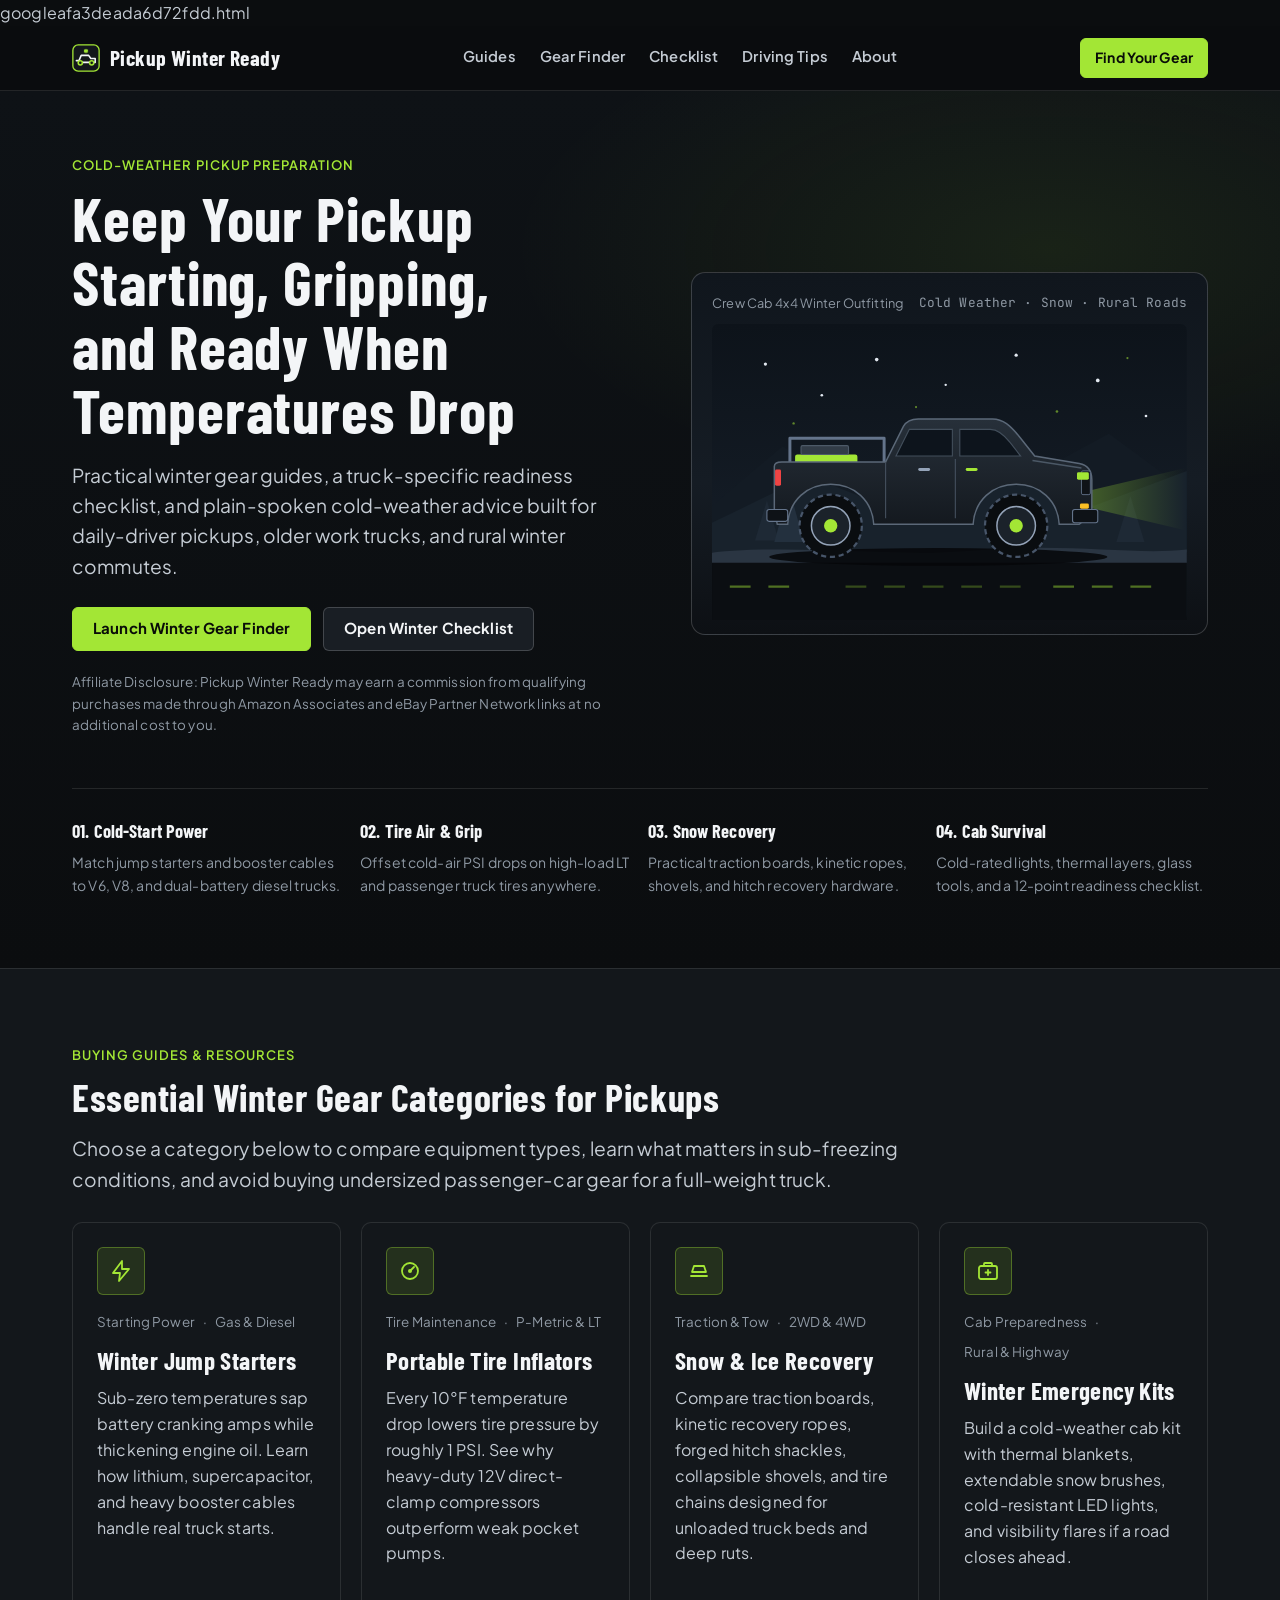
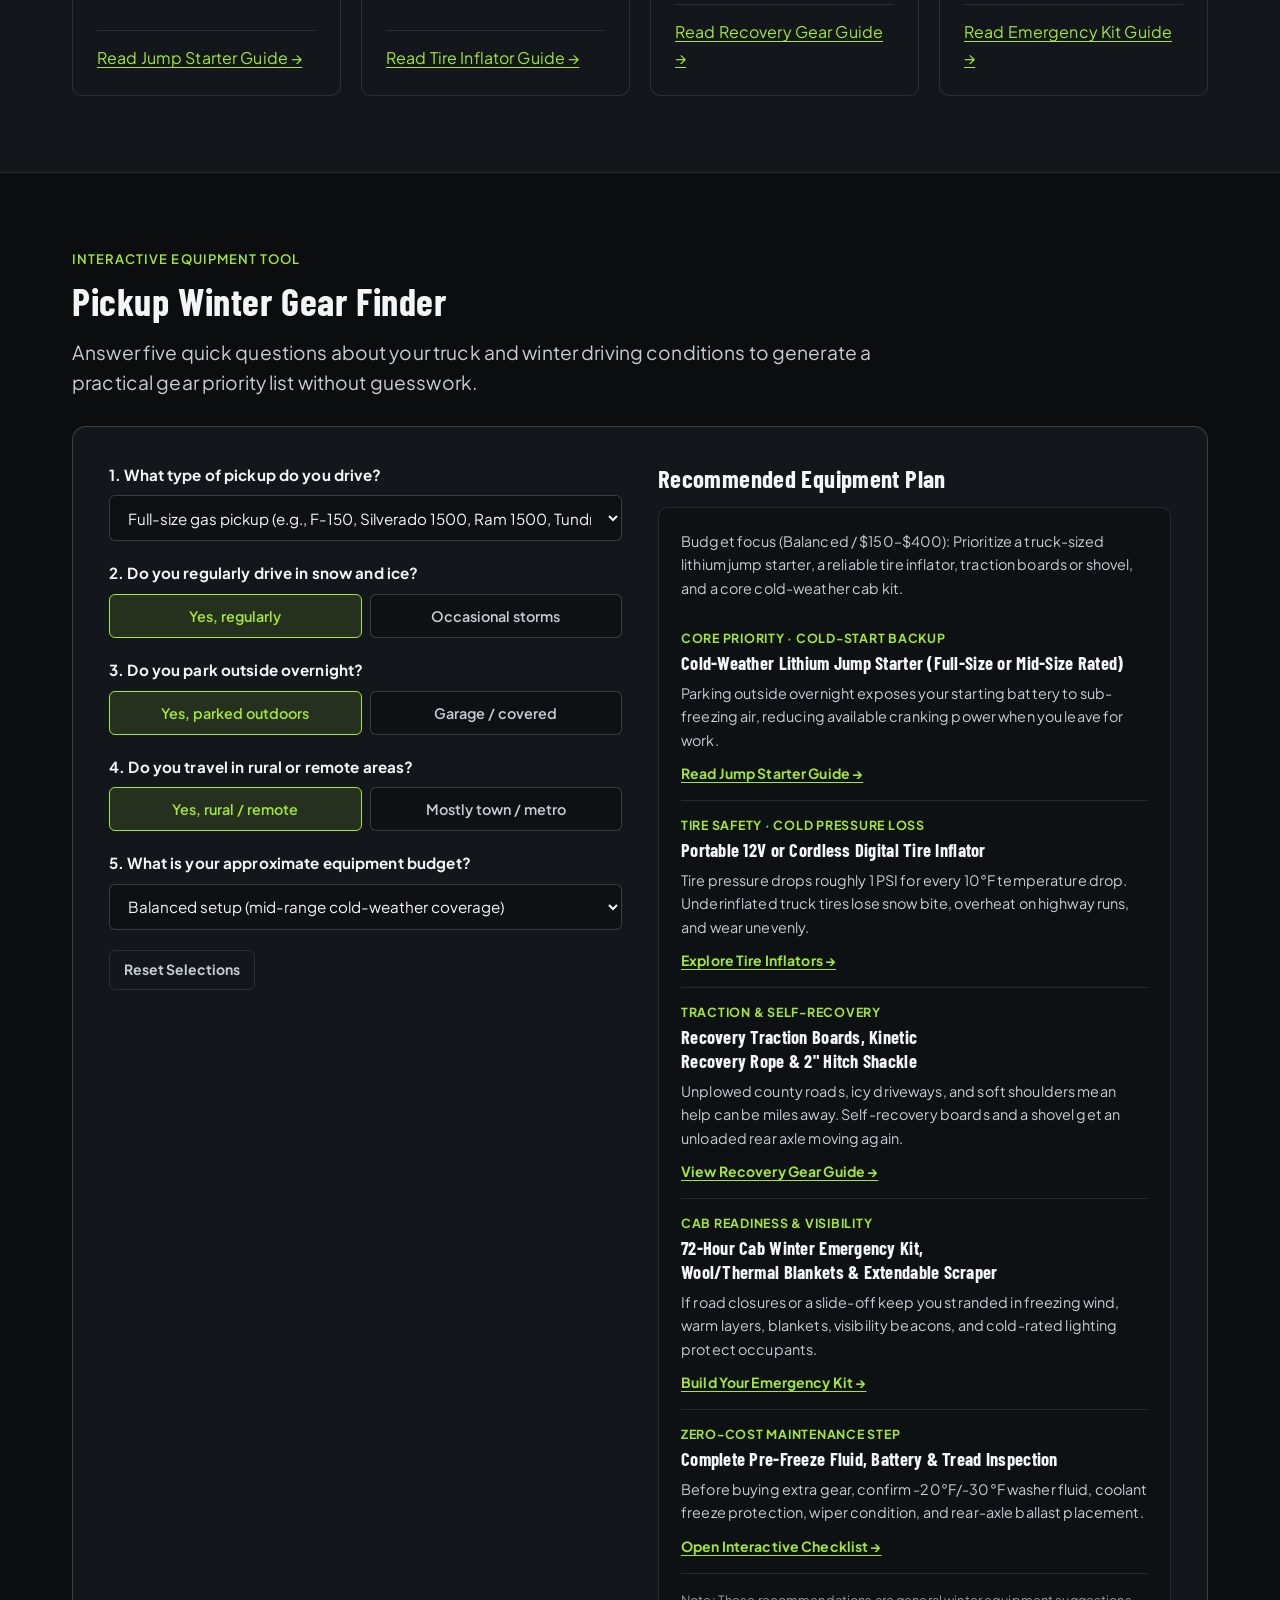
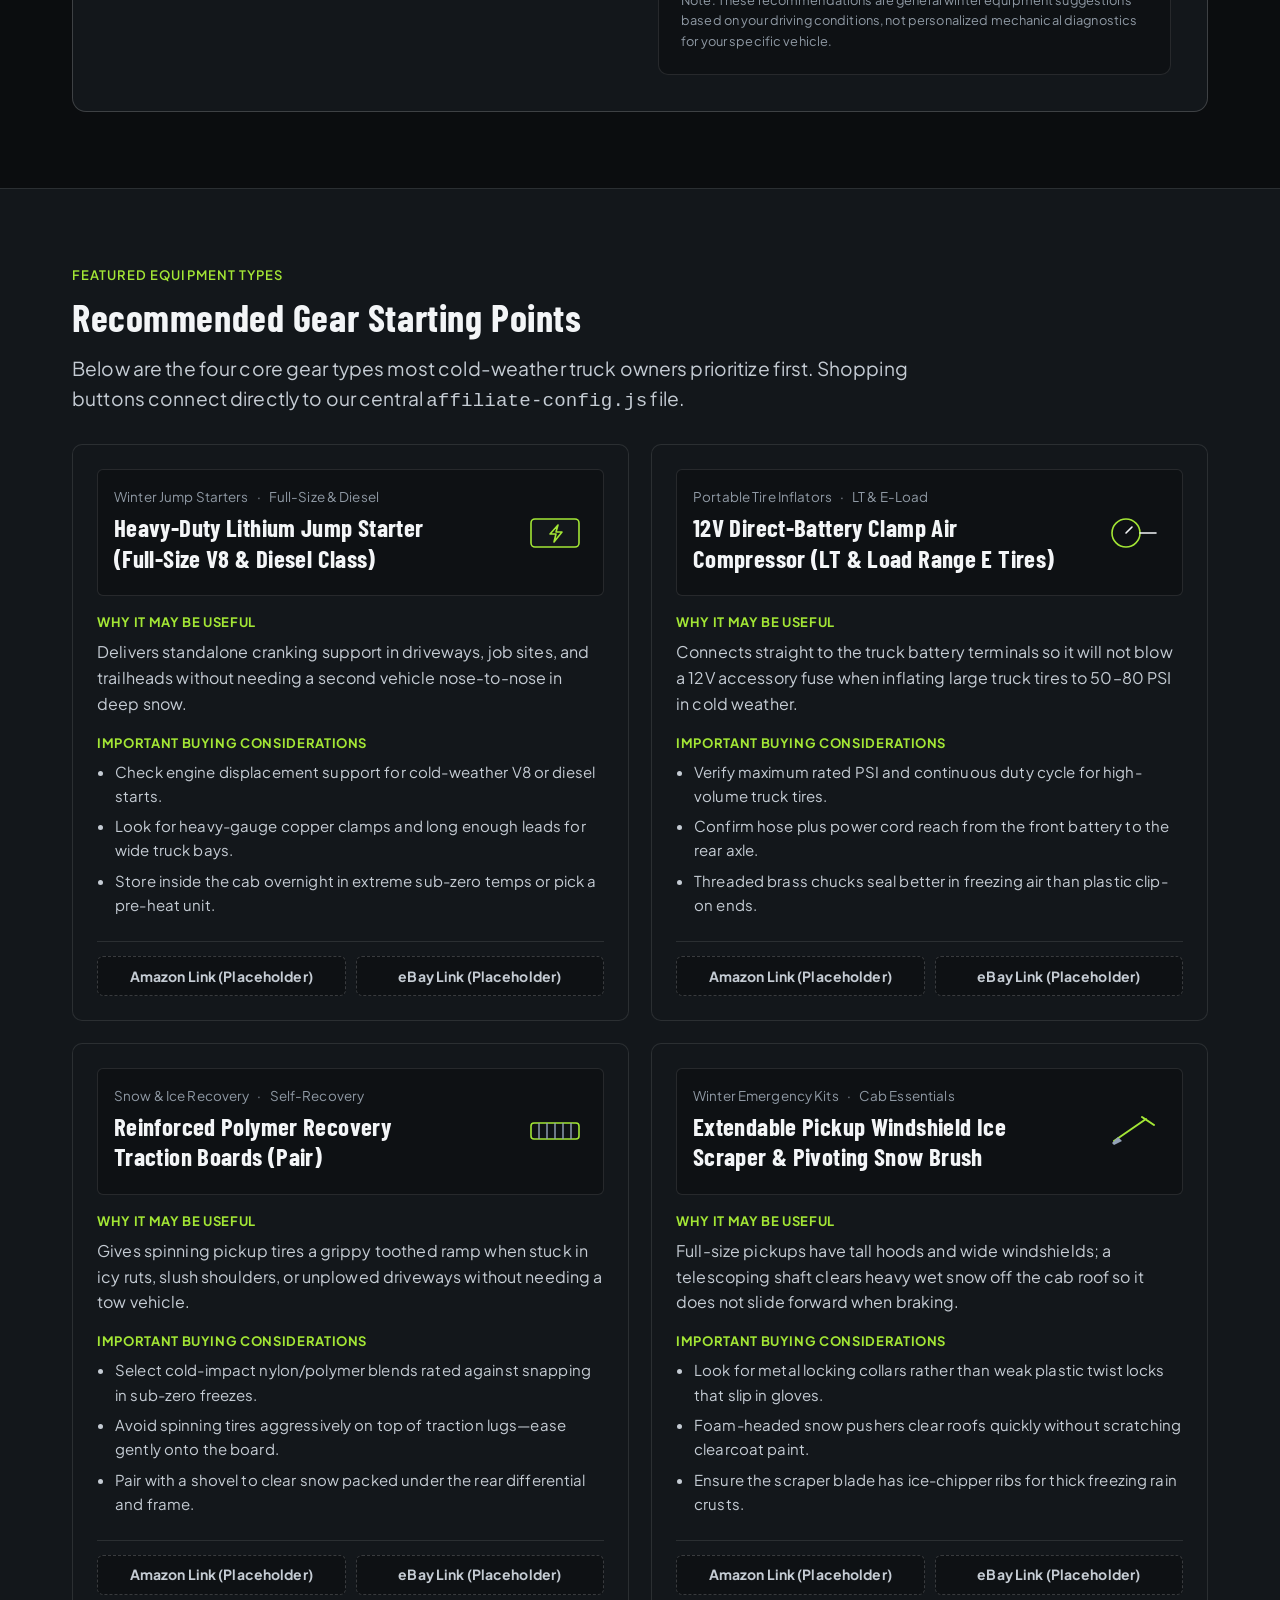
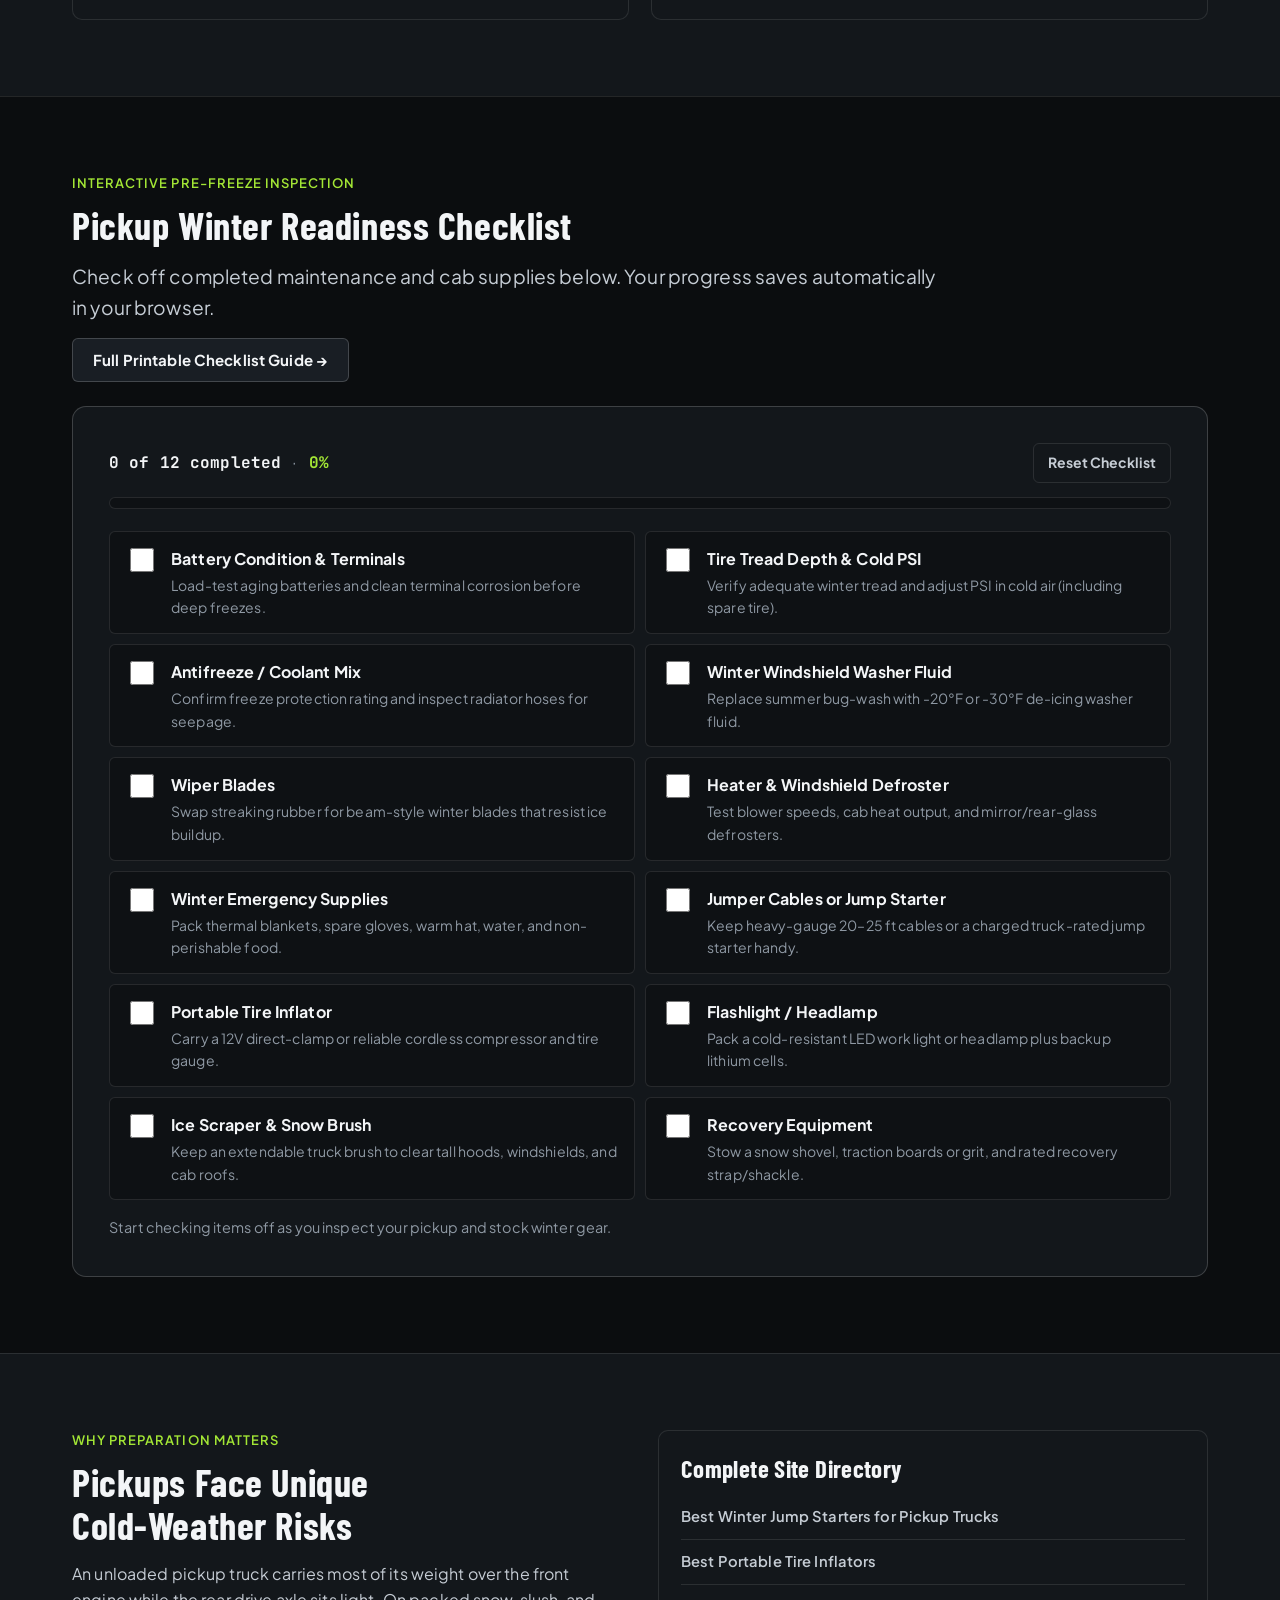
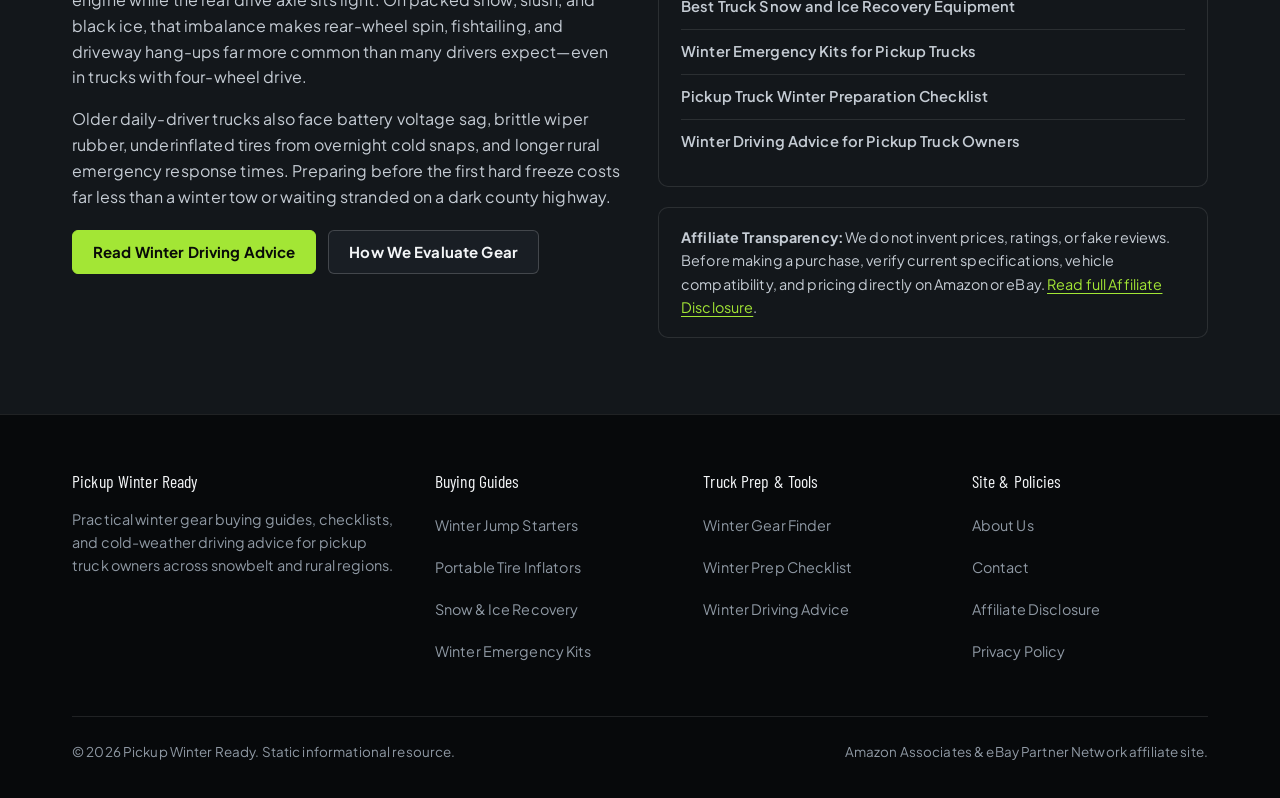
==== index.html @ d6ac31a7 "Fix head tag in index.html" ====
<!doctype html>
<html lang="en">
  googleafa3deada6d72fdd.html
    <meta charset="UTF-8" />
    <meta name="viewport" content="width=device-width, initial-scale=1.0" />
    <title>Pickup Winter Ready — Cold-Weather Gear &amp; Truck Prep Guides</title>
    <meta
      name="description"
      content="Practical winter preparation checklists, driving advice, and buying guides for pickup truck owners facing snow, ice, and freezing mornings."
    />
    <link rel="canonical" href="https://docii1809-tech.github.io/pickup-winter-ready/" />
    <meta property="og:type" content="website" />
    <meta property="og:site_name" content="Pickup Winter Ready" />
    <meta property="og:title" content="Pickup Winter Ready — Cold-Weather Gear &amp; Truck Prep Guides" />
    <meta
      property="og:description"
      content="Practical winter preparation checklists, driving advice, and buying guides for pickup truck owners facing snow, ice, and freezing mornings."
    />
    <meta property="og:url" content="https://docii1809-tech.github.io/pickup-winter-ready/" />
    <meta name="twitter:card" content="summary_large_image" />
    <meta name="twitter:title" content="Pickup Winter Ready — Cold-Weather Gear &amp; Truck Prep Guides" />
    <meta
      name="twitter:description"
      content="Practical winter preparation checklists, driving advice, and buying guides for pickup truck owners facing snow, ice, and freezing mornings."
    />
    <link rel="preconnect" href="https://fonts.googleapis.com" />
    <link rel="preconnect" href="https://fonts.gstatic.com" crossorigin />
    <link
      href="https://fonts.googleapis.com/css2?family=Barlow+Condensed:wght@600;700&family=JetBrains+Mono:wght@500;600&family=Plus+Jakarta+Sans:wght@400;600;700&display=swap"
      rel="stylesheet"
    />
    <link rel="stylesheet" href="styles.css" />
    <script type="application/ld+json">
      {
        "@context": "https://schema.org",
        "@type": "WebSite",
        "name": "Pickup Winter Ready",
        "url": "https://docii1809-tech.github.io/pickup-winter-ready/",
        "description": "Practical winter preparation guides, equipment checklists, and buying advice for pickup truck owners."
      }
    </script>
  </head>
  <body>
    <a class="skip-link" href="#main-content">Skip to main content</a>

    <header class="site-header">
      <div class="container header-inner">
        <a class="brand-wordmark" href="index.html">
          <svg
            class="brand-mark-svg"
            viewBox="0 0 32 32"
            fill="none"
            xmlns="http://www.w3.org/2000/svg"
            aria-hidden="true"
          >
            <rect x="1" y="1" width="30" height="30" rx="6" fill="#13171B" stroke="#A3E635" stroke-width="1.5" />
            <path d="M5 19H8L10.5 13H19L21.5 16.5H26.5V21H24.5" stroke="#F3F5F7" stroke-width="1.8" stroke-linecap="round" stroke-linejoin="round" />
            <path d="M11 21H20" stroke="#F3F5F7" stroke-width="1.8" stroke-linecap="round" />
            <circle cx="9.5" cy="21.5" r="2.4" fill="#13171B" stroke="#A3E635" stroke-width="1.8" />
            <circle cx="22.5" cy="21.5" r="2.4" fill="#13171B" stroke="#A3E635" stroke-width="1.8" />
            <path d="M16 6V10M14.2 7L17.8 9M17.8 7L14.2 9" stroke="#A3E635" stroke-width="1.4" stroke-linecap="round" />
          </svg>
          <span>Pickup Winter Ready</span>
        </a>

        <nav class="primary-nav" aria-label="Primary navigation">
          <a href="#equipment-categories">Guides</a>
          <a href="#gear-finder">Gear Finder</a>
          <a href="guides/winter-preparation-checklist.html">Checklist</a>
          <a href="guides/winter-driving-advice.html">Driving Tips</a>
          <a href="about.html">About</a>
        </nav>

        <div class="header-actions">
          <a class="btn btn-primary btn-sm header-cta" href="#gear-finder">Find Your Gear</a>
          <button
            type="button"
            id="mobile-menu-toggle"
            class="menu-toggle"
            aria-expanded="false"
            aria-controls="mobile-nav-drawer"
          >
            Menu
          </button>
        </div>
      </div>

      <div id="mobile-nav-drawer" class="mobile-nav-drawer" aria-label="Mobile navigation">
        <nav class="mobile-nav-links">
          <a href="index.html" aria-current="page">Home</a>
          <a href="guides/best-winter-jump-starters.html">Best Winter Jump Starters</a>
          <a href="guides/best-portable-tire-inflators.html">Best Portable Tire Inflators</a>
          <a href="guides/snow-ice-recovery-equipment.html">Snow &amp; Ice Recovery Gear</a>
          <a href="guides/winter-emergency-kits.html">Winter Emergency Kits</a>
          <a href="guides/winter-preparation-checklist.html">Winter Prep Checklist</a>
          <a href="guides/winter-driving-advice.html">Winter Driving Advice</a>
          <a href="about.html">About Us</a>
          <a href="contact.html">Contact</a>
        </nav>
        <a class="btn btn-primary btn-block" href="#gear-finder">Launch Winter Gear Finder</a>
      </div>
    </header>

    <main id="main-content">
      <!-- HERO SECTION -->
      <section class="hero">
        <div class="container">
          <div class="hero-grid">
            <div>
              <span class="kicker">Cold-Weather Pickup Preparation</span>
              <h1>Keep Your Pickup Starting, Gripping, and Ready When Temperatures Drop</h1>
              <p class="lead">
                Practical winter gear guides, a truck-specific readiness checklist, and plain-spoken
                cold-weather advice built for daily-driver pickups, older work trucks, and rural
                winter commutes.
              </p>
              <div class="hero-actions">
                <a class="btn btn-primary" href="#gear-finder">Launch Winter Gear Finder</a>
                <a class="btn btn-secondary" href="guides/winter-preparation-checklist.html">
                  Open Winter Checklist
                </a>
              </div>
              <p class="hero-disclosure" data-affiliate-disclosure>
                Affiliate Disclosure: Pickup Winter Ready may earn a commission from qualifying
                purchases made through Amazon Associates and eBay Partner Network links at no
                additional cost to you.
              </p>
            </div>

            <!-- Original SVG + CSS Pickup Truck Winter Visual -->
            <div class="truck-stage" role="img" aria-label="Original illustration of a four-wheel-drive pickup truck equipped for snow and freezing temperatures">
              <div class="truck-stage-top">
                <span>Crew Cab 4x4 Winter Outfitting</span>
                <span class="tabular">Cold Weather · Snow · Rural Roads</span>
              </div>
              <svg
                class="truck-scene-svg"
                viewBox="0 0 640 400"
                fill="none"
                xmlns="http://www.w3.org/2000/svg"
              >
                <defs>
                  <linearGradient id="skyGrad" x1="0" y1="0" x2="0" y2="1">
                    <stop offset="0%" stop-color="#0D131A" />
                    <stop offset="100%" stop-color="#17202B" />
                  </linearGradient>
                  <linearGradient id="beamGrad" x1="0" y1="0" x2="1" y2="0">
                    <stop offset="0%" stop-color="#A3E635" stop-opacity="0.34" />
                    <stop offset="100%" stop-color="#A3E635" stop-opacity="0" />
                  </linearGradient>
                  <linearGradient id="bodyGrad" x1="0" y1="0" x2="0" y2="1">
                    <stop offset="0%" stop-color="#27303A" />
                    <stop offset="100%" stop-color="#14191F" />
                  </linearGradient>
                </defs>

                <!-- Winter Sky & Mountain Ridges -->
                <rect width="640" height="400" rx="8" fill="url(#skyGrad)" />
                <path d="M0 245L95 165L190 218L300 132L420 210L535 148L640 225V330H0V245Z" fill="#131B24" />
                <path d="M0 268L130 205L245 250L385 182L515 245L640 198V330H0V268Z" fill="#18222C" />

                <!-- Snow Drifts & Road Surface -->
                <rect x="0" y="308" width="640" height="92" fill="#0B0E12" />
                <path d="M0 308C120 296 240 315 360 305C480 295 570 312 640 304V322H0V308Z" fill="#2A3542" />
                <line x1="24" y1="354" x2="124" y2="354" stroke="#A3E635" stroke-opacity="0.45" stroke-width="3" stroke-dasharray="28 24" />
                <line x1="180" y1="354" x2="420" y2="354" stroke="#A3E635" stroke-opacity="0.28" stroke-width="3" stroke-dasharray="28 24" />
                <line x1="460" y1="354" x2="616" y2="354" stroke="#A3E635" stroke-opacity="0.45" stroke-width="3" stroke-dasharray="28 24" />

                <!-- Stylized Pines -->
                <path d="M58 292L74 238L90 292H58Z" fill="#1E2935" />
                <path d="M84 294L104 222L124 294H84Z" fill="#23303E" />
                <path d="M545 294L564 232L583 294H545Z" fill="#1E2935" />

                <!-- Headlight Beam -->
                <polygon points="502,226 638,194 638,278 502,246" fill="url(#beamGrad)" />

                <!-- Ground Shadow -->
                <ellipse cx="305" cy="314" rx="228" ry="12" fill="#050709" fill-opacity="0.85" />

                <!-- Bed Cargo: Traction Boards & Recovery Case -->
                <rect x="112" y="176" width="84" height="12" rx="3" fill="#A3E635" />
                <rect x="120" y="164" width="64" height="12" rx="2" fill="#323C47" stroke="#4D5A68" stroke-width="1.5" />
                <!-- Bed Rack Bar -->
                <path d="M105 188V154H232V188" stroke="#64748B" stroke-width="4" stroke-linecap="round" stroke-linejoin="round" />

                <!-- Pickup Truck Chassis & Cab -->
                <path
                  d="M84 252V192C84 188 88 186 94 186H234L258 138C262 131 269 128 278 128H378C392 128 402 136 416 154L435 178L495 188C506 190 512 198 512 210V256L495 270H468C466 238 442 216 410 216C378 216 354 238 352 270H218C216 238 192 216 160 216C128 216 104 238 102 270H88L84 252Z"
                  fill="url(#bodyGrad)"
                  stroke="#5B6878"
                  stroke-width="2"
                />

                <!-- Cab Windows -->
                <path d="M266 142H324V178H248L266 142Z" fill="#0D141C" stroke="#424E5B" stroke-width="1.5" />
                <path d="M334 142H375C384 142 392 147 402 160L416 178H334V142Z" fill="#0D141C" stroke="#424E5B" stroke-width="1.5" />

                <!-- Hood & Grille Details -->
                <line x1="432" y1="184" x2="498" y2="194" stroke="#4B5866" stroke-width="2" />
                <rect x="498" y="198" width="12" height="32" rx="2" fill="#0F1318" stroke="#64748B" stroke-width="1.2" />
                <!-- LED Headlight & Bumper Fog Lamp -->
                <rect x="492" y="200" width="16" height="10" rx="2" fill="#A3E635" />
                <rect x="496" y="242" width="12" height="7" rx="2" fill="#FBBF24" />
                <!-- Taillight -->
                <rect x="85" y="196" width="8" height="22" rx="2" fill="#EF4444" />
                <!-- Rocker Panel & Door Seam -->
                <line x1="328" y1="182" x2="328" y2="262" stroke="#44505E" stroke-width="1.5" />
                <line x1="234" y1="186" x2="234" y2="262" stroke="#44505E" stroke-width="1.5" />
                <rect x="342" y="194" width="16" height="4" rx="2" fill="#A3E635" />
                <rect x="278" y="194" width="16" height="4" rx="2" fill="#94A3B8" />
                <!-- Heavy Front & Rear Bumpers -->
                <rect x="74" y="250" width="28" height="16" rx="3" fill="#0E1217" stroke="#64748B" stroke-width="1.5" />
                <rect x="486" y="250" width="34" height="18" rx="3" fill="#0E1217" stroke="#64748B" stroke-width="1.5" />

                <!-- Rear All-Terrain Wheel -->
                <circle cx="160" cy="272" r="42" fill="#0A0D10" stroke="#475569" stroke-width="3" stroke-dasharray="7 5" />
                <circle cx="160" cy="272" r="26" fill="#1B222A" stroke="#94A3B8" stroke-width="2" />
                <circle cx="160" cy="272" r="9" fill="#A3E635" />

                <!-- Front All-Terrain Wheel -->
                <circle cx="410" cy="272" r="42" fill="#0A0D10" stroke="#475569" stroke-width="3" stroke-dasharray="7 5" />
                <circle cx="410" cy="272" r="26" fill="#1B222A" stroke="#94A3B8" stroke-width="2" />
                <circle cx="410" cy="272" r="9" fill="#A3E635" />

                <!-- Falling Frost / Snow Particles -->
                <g class="snow-drift-anim" fill="#E2E8F0">
                  <circle cx="72" cy="54" r="2.2" />
                  <circle cx="148" cy="96" r="1.8" />
                  <circle cx="222" cy="48" r="2.4" />
                  <circle cx="315" cy="82" r="1.6" />
                  <circle cx="410" cy="42" r="2.2" />
                  <circle cx="520" cy="76" r="2.5" />
                  <circle cx="585" cy="124" r="1.8" />
                </g>
                <g class="snow-drift-anim-slow" fill="#A3E635" fill-opacity="0.55">
                  <circle cx="110" cy="134" r="1.6" />
                  <circle cx="275" cy="112" r="1.5" />
                  <circle cx="465" cy="118" r="1.8" />
                  <circle cx="560" cy="46" r="1.5" />
                </g>
              </svg>
            </div>
          </div>

          <!-- 4-Column Quick Value Strip -->
          <div class="quick-strip">
            <div class="quick-metric">
              <span class="quick-metric-title">01. Cold-Start Power</span>
              <p class="quick-metric-desc">
                Match jump starters and booster cables to V6, V8, and dual-battery diesel trucks.
              </p>
            </div>
            <div class="quick-metric">
              <span class="quick-metric-title">02. Tire Air &amp; Grip</span>
              <p class="quick-metric-desc">
                Offset cold-air PSI drops on high-load LT and passenger truck tires anywhere.
              </p>
            </div>
            <div class="quick-metric">
              <span class="quick-metric-title">03. Snow Recovery</span>
              <p class="quick-metric-desc">
                Practical traction boards, kinetic ropes, shovels, and hitch recovery hardware.
              </p>
            </div>
            <div class="quick-metric">
              <span class="quick-metric-title">04. Cab Survival</span>
              <p class="quick-metric-desc">
                Cold-rated lights, thermal layers, glass tools, and a 12-point readiness checklist.
              </p>
            </div>
          </div>
        </div>
      </section>

      <!-- FEATURED WINTER EQUIPMENT CATEGORIES -->
      <section id="equipment-categories" class="section section-surface">
        <div class="container">
          <span class="kicker">Buying Guides &amp; Resources</span>
          <h2>Essential Winter Gear Categories for Pickups</h2>
          <p class="lead">
            Choose a category below to compare equipment types, learn what matters in sub-freezing
            conditions, and avoid buying undersized passenger-car gear for a full-weight truck.
          </p>

          <div class="grid-4" style="margin-top: 28px;">
            <article class="card">
              <div>
                <div class="card-icon-wrap" aria-hidden="true">
                  <svg width="24" height="24" viewBox="0 0 24 24" fill="none">
                    <path d="M13 2L4 14H11L10 22L20 10H13L13 2Z" stroke="currentColor" stroke-width="1.8" stroke-linejoin="round" />
                  </svg>
                </div>
                <div class="meta-line">
                  <span>Starting Power</span>
                  <span aria-hidden="true">&middot;</span>
                  <span>Gas &amp; Diesel</span>
                </div>
                <h3>Winter Jump Starters</h3>
                <p>
                  Sub-zero temperatures sap battery cranking amps while thickening engine oil. Learn
                  how lithium, supercapacitor, and heavy booster cables handle real truck starts.
                </p>
              </div>
              <div class="card-link-row">
                <a href="guides/best-winter-jump-starters.html">Read Jump Starter Guide &rarr;</a>
              </div>
            </article>

            <article class="card">
              <div>
                <div class="card-icon-wrap" aria-hidden="true">
                  <svg width="24" height="24" viewBox="0 0 24 24" fill="none">
                    <circle cx="12" cy="12" r="8" stroke="currentColor" stroke-width="1.8" />
                    <path d="M12 12L16 8" stroke="currentColor" stroke-width="1.8" stroke-linecap="round" />
                    <circle cx="12" cy="12" r="2" fill="currentColor" />
                  </svg>
                </div>
                <div class="meta-line">
                  <span>Tire Maintenance</span>
                  <span aria-hidden="true">&middot;</span>
                  <span>P-Metric &amp; LT</span>
                </div>
                <h3>Portable Tire Inflators</h3>
                <p>
                  Every 10&deg;F temperature drop lowers tire pressure by roughly 1 PSI. See why
                  heavy-duty 12V direct-clamp compressors outperform weak pocket pumps.
                </p>
              </div>
              <div class="card-link-row">
                <a href="guides/best-portable-tire-inflators.html">Read Tire Inflator Guide &rarr;</a>
              </div>
            </article>

            <article class="card">
              <div>
                <div class="card-icon-wrap" aria-hidden="true">
                  <svg width="24" height="24" viewBox="0 0 24 24" fill="none">
                    <path d="M4 17H20M6 13H18M5 13L7 7H17L19 13" stroke="currentColor" stroke-width="1.8" stroke-linecap="round" stroke-linejoin="round" />
                  </svg>
                </div>
                <div class="meta-line">
                  <span>Traction &amp; Tow</span>
                  <span aria-hidden="true">&middot;</span>
                  <span>2WD &amp; 4WD</span>
                </div>
                <h3>Snow &amp; Ice Recovery</h3>
                <p>
                  Compare traction boards, kinetic recovery ropes, forged hitch shackles, collapsible
                  shovels, and tire chains designed for unloaded truck beds and deep ruts.
                </p>
              </div>
              <div class="card-link-row">
                <a href="guides/snow-ice-recovery-equipment.html">Read Recovery Gear Guide &rarr;</a>
              </div>
            </article>

            <article class="card">
              <div>
                <div class="card-icon-wrap" aria-hidden="true">
                  <svg width="24" height="24" viewBox="0 0 24 24" fill="none">
                    <rect x="3" y="7" width="18" height="13" rx="2" stroke="currentColor" stroke-width="1.8" />
                    <path d="M8 7V5C8 4.4 8.4 4 9 4H15C15.6 4 16 4.4 16 5V7M12 11V16M9.5 13.5H14.5" stroke="currentColor" stroke-width="1.8" stroke-linecap="round" />
                  </svg>
                </div>
                <div class="meta-line">
                  <span>Cab Preparedness</span>
                  <span aria-hidden="true">&middot;</span>
                  <span>Rural &amp; Highway</span>
                </div>
                <h3>Winter Emergency Kits</h3>
                <p>
                  Build a cold-weather cab kit with thermal blankets, extendable snow brushes,
                  cold-resistant LED lights, and visibility flares if a road closes ahead.
                </p>
              </div>
              <div class="card-link-row">
                <a href="guides/winter-emergency-kits.html">Read Emergency Kit Guide &rarr;</a>
              </div>
            </article>
          </div>
        </div>
      </section>

      <!-- INTERACTIVE PICKUP WINTER GEAR FINDER -->
      <section id="gear-finder" class="section">
        <div class="container">
          <span class="kicker">Interactive Equipment Tool</span>
          <h2>Pickup Winter Gear Finder</h2>
          <p class="lead">
            Answer five quick questions about your truck and winter driving conditions to generate a
            practical gear priority list without guesswork.
          </p>

          <div id="winter-gear-finder" class="tool-panel" data-guide-prefix="guides/" style="margin-top: 28px;">
            <div class="finder-grid">
              <div>
                <div class="form-group">
                  <label class="form-label" for="finder-truck-type">
                    1. What type of pickup do you drive?
                  </label>
                  <select id="finder-truck-type" class="form-select">
                    <option value="full-size-gas">Full-size gas pickup (e.g., F-150, Silverado 1500, Ram 1500, Tundra)</option>
                    <option value="mid-size">Mid-size pickup (e.g., Tacoma, Ranger, Colorado, Frontier)</option>
                    <option value="heavy-duty-diesel">Heavy-duty or diesel pickup (2500/3500, dual-battery)</option>
                    <option value="older-daily-driver">Older daily-driver pickup (10+ years, high mileage)</option>
                  </select>
                </div>

                <div class="form-group">
                  <span class="form-label">2. Do you regularly drive in snow and ice?</span>
                  <div class="segmented-row">
                    <button
                      type="button"
                      class="segmented-btn"
                      data-finder-field="snowIce"
                      data-finder-value="yes"
                      aria-pressed="true"
                    >
                      Yes, regularly
                    </button>
                    <button
                      type="button"
                      class="segmented-btn"
                      data-finder-field="snowIce"
                      data-finder-value="no"
                      aria-pressed="false"
                    >
                      Occasional storms
                    </button>
                  </div>
                </div>

                <div class="form-group">
                  <span class="form-label">3. Do you park outside overnight?</span>
                  <div class="segmented-row">
                    <button
                      type="button"
                      class="segmented-btn"
                      data-finder-field="parkOutside"
                      data-finder-value="yes"
                      aria-pressed="true"
                    >
                      Yes, parked outdoors
                    </button>
                    <button
                      type="button"
                      class="segmented-btn"
                      data-finder-field="parkOutside"
                      data-finder-value="no"
                      aria-pressed="false"
                    >
                      Garage / covered
                    </button>
                  </div>
                </div>

                <div class="form-group">
                  <span class="form-label">4. Do you travel in rural or remote areas?</span>
                  <div class="segmented-row">
                    <button
                      type="button"
                      class="segmented-btn"
                      data-finder-field="ruralTravel"
                      data-finder-value="yes"
                      aria-pressed="true"
                    >
                      Yes, rural / remote
                    </button>
                    <button
                      type="button"
                      class="segmented-btn"
                      data-finder-field="ruralTravel"
                      data-finder-value="no"
                      aria-pressed="false"
                    >
                      Mostly town / metro
                    </button>
                  </div>
                </div>

                <div class="form-group">
                  <label class="form-label" for="finder-budget">
                    5. What is your approximate equipment budget?
                  </label>
                  <select id="finder-budget" class="form-select">
                    <option value="essential">Essential starter kit (focus on core priorities first)</option>
                    <option value="moderate" selected>Balanced setup (mid-range cold-weather coverage)</option>
                    <option value="complete">Complete outfitting (full recovery + power + cab kit)</option>
                  </select>
                </div>

                <button type="button" id="finder-reset" class="btn btn-ghost btn-sm">
                  Reset Selections
                </button>
              </div>

              <div>
                <h3 style="margin-bottom: 14px;">Recommended Equipment Plan</h3>
                <div id="finder-results" class="results-box" aria-live="polite">
                  Loading recommendations...
                </div>
              </div>
            </div>
          </div>
        </div>
      </section>

      <!-- RECOMMENDED WINTER GEAR HIGHLIGHTS -->
      <section class="section section-surface">
        <div class="container">
          <span class="kicker">Featured Equipment Types</span>
          <h2>Recommended Gear Starting Points</h2>
          <p class="lead">
            Below are the four core gear types most cold-weather truck owners prioritize first.
            Shopping buttons connect directly to our central <code>affiliate-config.js</code> file.
          </p>

          <div class="product-grid" style="margin-top: 28px;">
            <!-- Product 1 -->
            <article class="product-card">
              <div>
                <div class="product-card-visual">
                  <div>
                    <div class="meta-line" style="margin-bottom: 4px;">
                      <span>Winter Jump Starters</span>
                      <span aria-hidden="true">&middot;</span>
                      <span>Full-Size &amp; Diesel</span>
                    </div>
                    <h3>Heavy-Duty Lithium Jump Starter (Full-Size V8 &amp; Diesel Class)</h3>
                  </div>
                  <svg class="product-card-svg" viewBox="0 0 64 48" fill="none" aria-hidden="true">
                    <rect x="8" y="10" width="48" height="28" rx="4" fill="#13171B" stroke="#A3E635" stroke-width="1.6" />
                    <path d="M35 16L27 25H33L31 33L39 23H33L35 16Z" stroke="#A3E635" stroke-width="1.6" stroke-linejoin="round" />
                  </svg>
                </div>
                <div style="margin-top: 16px;">
                  <span class="product-block-label">Why It May Be Useful</span>
                  <p>
                    Delivers standalone cranking support in driveways, job sites, and trailheads
                    without needing a second vehicle nose-to-nose in deep snow.
                  </p>
                  <span class="product-block-label">Important Buying Considerations</span>
                  <ul class="product-details-list">
                    <li>Check engine displacement support for cold-weather V8 or diesel starts.</li>
                    <li>Look for heavy-gauge copper clamps and long enough leads for wide truck bays.</li>
                    <li>Store inside the cab overnight in extreme sub-zero temps or pick a pre-heat unit.</li>
                  </ul>
                </div>
              </div>
              <div class="affiliate-actions">
                <a class="btn btn-sm" data-product-id="jump-starter-hd-lithium" data-retailer="amazon" href="#affiliate-placeholder">Amazon Link</a>
                <a class="btn btn-sm" data-product-id="jump-starter-hd-lithium" data-retailer="ebay" href="#affiliate-placeholder">eBay Link</a>
              </div>
            </article>

            <!-- Product 2 -->
            <article class="product-card">
              <div>
                <div class="product-card-visual">
                  <div>
                    <div class="meta-line" style="margin-bottom: 4px;">
                      <span>Portable Tire Inflators</span>
                      <span aria-hidden="true">&middot;</span>
                      <span>LT &amp; E-Load</span>
                    </div>
                    <h3>12V Direct-Battery Clamp Air Compressor (LT &amp; Load Range E Tires)</h3>
                  </div>
                  <svg class="product-card-svg" viewBox="0 0 64 48" fill="none" aria-hidden="true">
                    <circle cx="24" cy="24" r="14" stroke="#A3E635" stroke-width="1.6" />
                    <path d="M24 24L30 18M38 24H54" stroke="#F3F5F7" stroke-width="1.6" stroke-linecap="round" />
                  </svg>
                </div>
                <div style="margin-top: 16px;">
                  <span class="product-block-label">Why It May Be Useful</span>
                  <p>
                    Connects straight to the truck battery terminals so it will not blow a 12V
                    accessory fuse when inflating large truck tires to 50–80 PSI in cold weather.
                  </p>
                  <span class="product-block-label">Important Buying Considerations</span>
                  <ul class="product-details-list">
                    <li>Verify maximum rated PSI and continuous duty cycle for high-volume truck tires.</li>
                    <li>Confirm hose plus power cord reach from the front battery to the rear axle.</li>
                    <li>Threaded brass chucks seal better in freezing air than plastic clip-on ends.</li>
                  </ul>
                </div>
              </div>
              <div class="affiliate-actions">
                <a class="btn btn-sm" data-product-id="inflator-12v-clamp" data-retailer="amazon" href="#affiliate-placeholder">Amazon Link</a>
                <a class="btn btn-sm" data-product-id="inflator-12v-clamp" data-retailer="ebay" href="#affiliate-placeholder">eBay Link</a>
              </div>
            </article>

            <!-- Product 3 -->
            <article class="product-card">
              <div>
                <div class="product-card-visual">
                  <div>
                    <div class="meta-line" style="margin-bottom: 4px;">
                      <span>Snow &amp; Ice Recovery</span>
                      <span aria-hidden="true">&middot;</span>
                      <span>Self-Recovery</span>
                    </div>
                    <h3>Reinforced Polymer Recovery Traction Boards (Pair)</h3>
                  </div>
                  <svg class="product-card-svg" viewBox="0 0 64 48" fill="none" aria-hidden="true">
                    <rect x="8" y="16" width="48" height="16" rx="3" stroke="#A3E635" stroke-width="1.6" />
                    <path d="M16 16V32M24 16V32M32 16V32M40 16V32M48 16V32" stroke="#94A3B8" stroke-width="1.4" />
                  </svg>
                </div>
                <div style="margin-top: 16px;">
                  <span class="product-block-label">Why It May Be Useful</span>
                  <p>
                    Gives spinning pickup tires a grippy toothed ramp when stuck in icy ruts, slush
                    shoulders, or unplowed driveways without needing a tow vehicle.
                  </p>
                  <span class="product-block-label">Important Buying Considerations</span>
                  <ul class="product-details-list">
                    <li>Select cold-impact nylon/polymer blends rated against snapping in sub-zero freezes.</li>
                    <li>Avoid spinning tires aggressively on top of traction lugs—ease gently onto the board.</li>
                    <li>Pair with a shovel to clear snow packed under the rear differential and frame.</li>
                  </ul>
                </div>
              </div>
              <div class="affiliate-actions">
                <a class="btn btn-sm" data-product-id="recovery-traction-boards" data-retailer="amazon" href="#affiliate-placeholder">Amazon Link</a>
                <a class="btn btn-sm" data-product-id="recovery-traction-boards" data-retailer="ebay" href="#affiliate-placeholder">eBay Link</a>
              </div>
            </article>

            <!-- Product 4 -->
            <article class="product-card">
              <div>
                <div class="product-card-visual">
                  <div>
                    <div class="meta-line" style="margin-bottom: 4px;">
                      <span>Winter Emergency Kits</span>
                      <span aria-hidden="true">&middot;</span>
                      <span>Cab Essentials</span>
                    </div>
                    <h3>Extendable Pickup Windshield Ice Scraper &amp; Pivoting Snow Brush</h3>
                  </div>
                  <svg class="product-card-svg" viewBox="0 0 64 48" fill="none" aria-hidden="true">
                    <path d="M12 34L44 12M40 10L52 18" stroke="#A3E635" stroke-width="2" stroke-linecap="round" />
                    <path d="M10 36L16 30L20 34L12 38Z" fill="#94A3B8" />
                  </svg>
                </div>
                <div style="margin-top: 16px;">
                  <span class="product-block-label">Why It May Be Useful</span>
                  <p>
                    Full-size pickups have tall hoods and wide windshields; a telescoping shaft clears
                    heavy wet snow off the cab roof so it does not slide forward when braking.
                  </p>
                  <span class="product-block-label">Important Buying Considerations</span>
                  <ul class="product-details-list">
                    <li>Look for metal locking collars rather than weak plastic twist locks that slip in gloves.</li>
                    <li>Foam-headed snow pushers clear roofs quickly without scratching clearcoat paint.</li>
                    <li>Ensure the scraper blade has ice-chipper ribs for thick freezing rain crusts.</li>
                  </ul>
                </div>
              </div>
              <div class="affiliate-actions">
                <a class="btn btn-sm" data-product-id="kit-ice-scraper-brush" data-retailer="amazon" href="#affiliate-placeholder">Amazon Link</a>
                <a class="btn btn-sm" data-product-id="kit-ice-scraper-brush" data-retailer="ebay" href="#affiliate-placeholder">eBay Link</a>
              </div>
            </article>
          </div>
        </div>
      </section>

      <!-- WINTER READINESS CHECKLIST PREVIEW -->
      <section id="checklist-preview" class="section">
        <div class="container">
          <div style="display:flex;flex-wrap:wrap;justify-content:space-between;align-items:flex-end;gap:16px;margin-bottom:24px;">
            <div>
              <span class="kicker">Interactive Pre-Freeze Inspection</span>
              <h2>Pickup Winter Readiness Checklist</h2>
              <p class="lead" style="margin-bottom:0;">
                Check off completed maintenance and cab supplies below. Your progress saves
                automatically in your browser.
              </p>
            </div>
            <a class="btn btn-secondary" href="guides/winter-preparation-checklist.html">
              Full Printable Checklist Guide &rarr;
            </a>
          </div>

          <div class="tool-panel" data-checklist-root>
            <div class="checklist-progress-header">
              <div>
                <strong class="tabular" data-checklist-count style="color:var(--text-primary);">0 of 12 completed</strong>
                <span style="margin:0 8px;color:var(--text-muted);">&middot;</span>
                <span class="tabular" data-checklist-percent style="color:var(--accent-lime);font-weight:700;">0%</span>
              </div>
              <button type="button" class="btn btn-ghost btn-sm" data-checklist-reset>
                Reset Checklist
              </button>
            </div>

            <div class="progress-track" aria-hidden="true">
              <div class="progress-fill" data-checklist-bar></div>
            </div>

            <div class="checklist-items is-two-col">
              <label class="checklist-row">
                <input class="checklist-checkbox" type="checkbox" data-check-id="battery" />
                <span>
                  <span class="checklist-title">Battery Condition &amp; Terminals</span>
                  <span class="checklist-note">Load-test aging batteries and clean terminal corrosion before deep freezes.</span>
                </span>
              </label>

              <label class="checklist-row">
                <input class="checklist-checkbox" type="checkbox" data-check-id="tires" />
                <span>
                  <span class="checklist-title">Tire Tread Depth &amp; Cold PSI</span>
                  <span class="checklist-note">Verify adequate winter tread and adjust PSI in cold air (including spare tire).</span>
                </span>
              </label>

              <label class="checklist-row">
                <input class="checklist-checkbox" type="checkbox" data-check-id="coolant" />
                <span>
                  <span class="checklist-title">Antifreeze / Coolant Mix</span>
                  <span class="checklist-note">Confirm freeze protection rating and inspect radiator hoses for seepage.</span>
                </span>
              </label>

              <label class="checklist-row">
                <input class="checklist-checkbox" type="checkbox" data-check-id="washer" />
                <span>
                  <span class="checklist-title">Winter Windshield Washer Fluid</span>
                  <span class="checklist-note">Replace summer bug-wash with -20&deg;F or -30&deg;F de-icing washer fluid.</span>
                </span>
              </label>

              <label class="checklist-row">
                <input class="checklist-checkbox" type="checkbox" data-check-id="wipers" />
                <span>
                  <span class="checklist-title">Wiper Blades</span>
                  <span class="checklist-note">Swap streaking rubber for beam-style winter blades that resist ice buildup.</span>
                </span>
              </label>

              <label class="checklist-row">
                <input class="checklist-checkbox" type="checkbox" data-check-id="heater" />
                <span>
                  <span class="checklist-title">Heater &amp; Windshield Defroster</span>
                  <span class="checklist-note">Test blower speeds, cab heat output, and mirror/rear-glass defrosters.</span>
                </span>
              </label>

              <label class="checklist-row">
                <input class="checklist-checkbox" type="checkbox" data-check-id="emergency" />
                <span>
                  <span class="checklist-title">Winter Emergency Supplies</span>
                  <span class="checklist-note">Pack thermal blankets, spare gloves, warm hat, water, and non-perishable food.</span>
                </span>
              </label>

              <label class="checklist-row">
                <input class="checklist-checkbox" type="checkbox" data-check-id="jumpstart" />
                <span>
                  <span class="checklist-title">Jumper Cables or Jump Starter</span>
                  <span class="checklist-note">Keep heavy-gauge 20–25 ft cables or a charged truck-rated jump starter handy.</span>
                </span>
              </label>

              <label class="checklist-row">
                <input class="checklist-checkbox" type="checkbox" data-check-id="inflator" />
                <span>
                  <span class="checklist-title">Portable Tire Inflator</span>
                  <span class="checklist-note">Carry a 12V direct-clamp or reliable cordless compressor and tire gauge.</span>
                </span>
              </label>

              <label class="checklist-row">
                <input class="checklist-checkbox" type="checkbox" data-check-id="flashlight" />
                <span>
                  <span class="checklist-title">Flashlight / Headlamp</span>
                  <span class="checklist-note">Pack a cold-resistant LED work light or headlamp plus backup lithium cells.</span>
                </span>
              </label>

              <label class="checklist-row">
                <input class="checklist-checkbox" type="checkbox" data-check-id="scraper" />
                <span>
                  <span class="checklist-title">Ice Scraper &amp; Snow Brush</span>
                  <span class="checklist-note">Keep an extendable truck brush to clear tall hoods, windshields, and cab roofs.</span>
                </span>
              </label>

              <label class="checklist-row">
                <input class="checklist-checkbox" type="checkbox" data-check-id="recovery" />
                <span>
                  <span class="checklist-title">Recovery Equipment</span>
                  <span class="checklist-note">Stow a snow shovel, traction boards or grit, and rated recovery strap/shackle.</span>
                </span>
              </label>
            </div>

            <p data-checklist-status style="margin-top:16px;margin-bottom:0;font-size:0.9rem;color:var(--text-muted);"></p>
          </div>
        </div>
      </section>

      <!-- WHY WINTER PREPARATION MATTERS + DRIVING GUIDE CTA -->
      <section class="section section-surface">
        <div class="container">
          <div class="grid-2" style="align-items: start; gap: 36px;">
            <div>
              <span class="kicker">Why Preparation Matters</span>
              <h2>Pickups Face Unique Cold-Weather Risks</h2>
              <p>
                An unloaded pickup truck carries most of its weight over the front engine while the
                rear drive axle sits light. On packed snow, slush, and black ice, that imbalance
                makes rear-wheel spin, fishtailing, and driveway hang-ups far more common than many
                drivers expect—even in trucks with four-wheel drive.
              </p>
              <p>
                Older daily-driver trucks also face battery voltage sag, brittle wiper rubber,
                underinflated tires from overnight cold snaps, and longer rural emergency response
                times. Preparing before the first hard freeze costs far less than a winter tow or
                waiting stranded on a dark county highway.
              </p>
              <div class="hero-actions" style="margin-top: 20px;">
                <a class="btn btn-primary" href="guides/winter-driving-advice.html">
                  Read Winter Driving Advice
                </a>
                <a class="btn btn-secondary" href="about.html">
                  How We Evaluate Gear
                </a>
              </div>
            </div>

            <div>
              <div class="sidebar-box">
                <h3 style="margin-bottom: 12px;">Complete Site Directory</h3>
                <ul class="sidebar-links">
                  <li><a href="guides/best-winter-jump-starters.html">Best Winter Jump Starters for Pickup Trucks</a></li>
                  <li><a href="guides/best-portable-tire-inflators.html">Best Portable Tire Inflators</a></li>
                  <li><a href="guides/snow-ice-recovery-equipment.html">Best Truck Snow and Ice Recovery Equipment</a></li>
                  <li><a href="guides/winter-emergency-kits.html">Winter Emergency Kits for Pickup Trucks</a></li>
                  <li><a href="guides/winter-preparation-checklist.html">Pickup Truck Winter Preparation Checklist</a></li>
                  <li><a href="guides/winter-driving-advice.html">Winter Driving Advice for Pickup Truck Owners</a></li>
                </ul>
              </div>

              <div class="disclosure-banner">
                <strong>Affiliate Transparency:</strong> We do not invent prices, ratings, or fake
                reviews. Before making a purchase, verify current specifications, vehicle
                compatibility, and pricing directly on Amazon or eBay.
                <a href="affiliate-disclosure.html">Read full Affiliate Disclosure</a>.
              </div>
            </div>
          </div>
        </div>
      </section>
    </main>

    <footer class="site-footer">
      <div class="container">
        <div class="footer-grid">
          <div>
            <div class="footer-heading">Pickup Winter Ready</div>
            <p style="font-size:0.9rem;color:var(--text-muted);max-width:36ch;">
              Practical winter gear buying guides, checklists, and cold-weather driving advice for
              pickup truck owners across snowbelt and rural regions.
            </p>
          </div>
          <div>
            <div class="footer-heading">Buying Guides</div>
            <ul class="footer-list">
              <li><a href="guides/best-winter-jump-starters.html">Winter Jump Starters</a></li>
              <li><a href="guides/best-portable-tire-inflators.html">Portable Tire Inflators</a></li>
              <li><a href="guides/snow-ice-recovery-equipment.html">Snow &amp; Ice Recovery</a></li>
              <li><a href="guides/winter-emergency-kits.html">Winter Emergency Kits</a></li>
            </ul>
          </div>
          <div>
            <div class="footer-heading">Truck Prep &amp; Tools</div>
            <ul class="footer-list">
              <li><a href="index.html#gear-finder">Winter Gear Finder</a></li>
              <li><a href="guides/winter-preparation-checklist.html">Winter Prep Checklist</a></li>
              <li><a href="guides/winter-driving-advice.html">Winter Driving Advice</a></li>
            </ul>
          </div>
          <div>
            <div class="footer-heading">Site &amp; Policies</div>
            <ul class="footer-list">
              <li><a href="about.html">About Us</a></li>
              <li><a href="contact.html">Contact</a></li>
              <li><a href="affiliate-disclosure.html">Affiliate Disclosure</a></li>
              <li><a href="privacy.html">Privacy Policy</a></li>
            </ul>
          </div>
        </div>

        <div class="footer-bottom">
          <span>&copy; 2026 Pickup Winter Ready. Static informational resource.</span>
          <span>Amazon Associates &amp; eBay Partner Network affiliate site.</span>
        </div>
      </div>
    </footer>

    <script src="affiliate-config.js"></script>
    <script src="script.js" defer></script>
  </body>
</html>
---- styles.css ----
/* ==========================================================================
   PICKUP WINTER READY — PRODUCTION STYLESHEET
   Dark charcoal & obsidian canvas, bright winter lime-green accents,
   mobile-first touch targets, tabular metrics, zero horizontal overflow.
   ========================================================================== */

:root {
  --bg-canvas: #0b0d0f;
  --bg-surface: #13171b;
  --bg-surface-elevated: #191e24;
  --bg-input: #0e1114;
  --border-hairline: rgba(255, 255, 255, 0.1);
  --border-strong: rgba(255, 255, 255, 0.18);
  --text-primary: #f3f5f7;
  --text-secondary: #c5ccd4;
  --text-muted: #8f99a4;
  --accent-lime: #a3e635;
  --accent-lime-hover: #bef264;
  --accent-lime-dim: rgba(163, 230, 53, 0.12);
  --accent-lime-border: rgba(163, 230, 53, 0.35);
  --text-on-lime: #090c08;
  --warning-amber: #fbbf24;
  --danger-red: #f87171;
  --radius-sm: 6px;
  --radius-md: 10px;
  --radius-lg: 14px;
  --font-display: "Barlow Condensed", "Arial Narrow", "Trebuchet MS", sans-serif;
  --font-body: "Plus Jakarta Sans", -apple-system, BlinkMacSystemFont, "Segoe UI", Roboto, sans-serif;
  --font-mono: "JetBrains Mono", ui-monospace, SFMono-Regular, Menlo, Consolas, monospace;
  --container-max: 1200px;
  --transition-fast: 180ms cubic-bezier(0.16, 1, 0.3, 1);
}

*,
*::before,
*::after {
  box-sizing: border-box;
}

html {
  font-size: 16px;
  scroll-behavior: smooth;
  overflow-x: clip;
  background-color: var(--bg-canvas);
  color: var(--text-primary);
}

body {
  margin: 0;
  padding: 0;
  font-family: var(--font-body);
  font-size: 1rem;
  line-height: 1.62;
  letter-spacing: 0.008em;
  color: var(--text-secondary);
  background-color: var(--bg-canvas);
  overflow-x: clip;
  -webkit-font-smoothing: antialiased;
}

img,
svg {
  display: block;
  max-width: 100%;
}

a {
  color: var(--accent-lime);
  text-decoration-thickness: 1px;
  text-underline-offset: 3px;
  transition: color var(--transition-fast);
}

a:hover {
  color: var(--accent-lime-hover);
}

:focus-visible {
  outline: 2px solid var(--accent-lime);
  outline-offset: 3px;
}

.sr-only {
  position: absolute;
  width: 1px;
  height: 1px;
  padding: 0;
  margin: -1px;
  overflow: hidden;
  clip: rect(0, 0, 0, 0);
  white-space: nowrap;
  border: 0;
}

.skip-link {
  position: absolute;
  left: -9999px;
  top: 0;
  z-index: 1000;
  padding: 12px 18px;
  background: var(--accent-lime);
  color: var(--text-on-lime);
  font-weight: 700;
  text-decoration: none;
}

.skip-link:focus {
  left: 12px;
  top: 12px;
  border-radius: var(--radius-sm);
}

/* Container & Layout */
.container {
  width: 100%;
  max-width: var(--container-max);
  margin: 0 auto;
  padding-left: 20px;
  padding-right: 20px;
}

@media (min-width: 768px) {
  .container {
    padding-left: 32px;
    padding-right: 32px;
  }
}

.section {
  padding-top: 56px;
  padding-bottom: 56px;
  border-top: 1px solid var(--border-hairline);
}

@media (min-width: 900px) {
  .section {
    padding-top: 76px;
    padding-bottom: 76px;
  }
}

.section-tight {
  padding-top: 40px;
  padding-bottom: 40px;
  border-top: 1px solid var(--border-hairline);
}

.section-surface {
  background-color: var(--bg-surface);
}

/* Typography */
h1,
h2,
h3,
h4 {
  font-family: var(--font-display);
  color: var(--text-primary);
  margin-top: 0;
  font-weight: 700;
  letter-spacing: 0.015em;
  text-wrap: balance;
}

h1 {
  font-size: clamp(2.35rem, 4.8vw, 3.85rem);
  line-height: 1.04;
  margin-bottom: 18px;
}

h2 {
  font-size: clamp(1.75rem, 3vw, 2.5rem);
  line-height: 1.12;
  margin-bottom: 14px;
}

h3 {
  font-size: clamp(1.25rem, 2vw, 1.55rem);
  line-height: 1.22;
  margin-bottom: 10px;
}

h4 {
  font-size: 1.15rem;
  line-height: 1.3;
  margin-bottom: 8px;
}

p {
  margin-top: 0;
  margin-bottom: 16px;
  max-width: 72ch;
}

.lead {
  font-size: clamp(1.05rem, 1.5vw, 1.2rem);
  line-height: 1.58;
  color: var(--text-secondary);
  max-width: 62ch;
}

.kicker {
  display: block;
  font-size: 0.8125rem;
  font-weight: 600;
  letter-spacing: 0.08em;
  text-transform: uppercase;
  color: var(--accent-lime);
  margin-bottom: 10px;
}

.meta-line {
  display: flex;
  flex-wrap: wrap;
  align-items: center;
  gap: 8px;
  font-size: 0.84rem;
  color: var(--text-muted);
  margin-bottom: 12px;
}

.tabular {
  font-family: var(--font-mono);
  font-variant-numeric: tabular-nums;
}

/* Top Bar — Strict 3-Zone Contract */
.site-header {
  position: sticky;
  top: 0;
  z-index: 100;
  background-color: rgba(11, 13, 15, 0.94);
  backdrop-filter: blur(10px);
  border-bottom: 1px solid var(--border-hairline);
}

.header-inner {
  display: flex;
  align-items: center;
  justify-content: space-between;
  gap: 24px;
  min-height: 64px;
}

.brand-wordmark {
  display: inline-flex;
  align-items: center;
  gap: 10px;
  font-family: var(--font-display);
  font-size: 1.2rem;
  font-weight: 700;
  letter-spacing: 0.02em;
  color: var(--text-primary);
  text-decoration: none;
  white-space: nowrap;
  flex-shrink: 0;
}

@media (min-width: 420px) {
  .brand-wordmark {
    font-size: 1.35rem;
  }
}

.brand-wordmark:hover {
  color: var(--accent-lime);
}

.brand-mark-svg {
  width: 28px;
  height: 28px;
  flex-shrink: 0;
}

.primary-nav {
  display: none;
  align-items: center;
  gap: 24px;
}

.primary-nav a {
  color: var(--text-secondary);
  text-decoration: none;
  font-size: 0.92rem;
  font-weight: 600;
  white-space: nowrap;
  flex-shrink: 0;
  padding: 6px 0;
  border-bottom: 2px solid transparent;
  transition: color var(--transition-fast), border-color var(--transition-fast);
}

.primary-nav a:hover,
.primary-nav a[aria-current="page"] {
  color: var(--text-primary);
  border-bottom-color: var(--accent-lime);
}

.header-actions {
  display: flex;
  align-items: center;
  gap: 12px;
  flex-shrink: 0;
}

.header-cta {
  display: none;
}

@media (min-width: 960px) {
  .primary-nav {
    display: flex;
  }
  .header-cta {
    display: inline-flex;
  }
  .menu-toggle {
    display: none !important;
  }
}

.menu-toggle {
  display: inline-flex;
  align-items: center;
  justify-content: center;
  min-width: 44px;
  min-height: 44px;
  padding: 8px 12px;
  background: var(--bg-surface-elevated);
  border: 1px solid var(--border-strong);
  border-radius: var(--radius-sm);
  color: var(--text-primary);
  font-family: var(--font-body);
  font-size: 0.9rem;
  font-weight: 600;
  cursor: pointer;
  white-space: nowrap;
}

.menu-toggle:hover {
  border-color: var(--accent-lime);
  color: var(--accent-lime);
}

/* Mobile Navigation Drawer */
.mobile-nav-drawer {
  display: none;
  background: var(--bg-surface);
  border-bottom: 1px solid var(--border-strong);
  padding: 16px 20px 24px;
}

.mobile-nav-drawer.is-open {
  display: block;
}

.mobile-nav-links {
  display: flex;
  flex-direction: column;
  gap: 6px;
  margin-bottom: 16px;
}

.mobile-nav-links a {
  display: flex;
  align-items: center;
  min-height: 44px;
  padding: 10px 12px;
  border-radius: var(--radius-sm);
  color: var(--text-primary);
  text-decoration: none;
  font-weight: 600;
  border: 1px solid transparent;
}

.mobile-nav-links a:hover,
.mobile-nav-links a[aria-current="page"] {
  background: var(--bg-surface-elevated);
  border-color: var(--border-hairline);
  color: var(--accent-lime);
}

/* Buttons */
.btn {
  display: inline-flex;
  align-items: center;
  justify-content: center;
  gap: 8px;
  min-height: 44px;
  max-width: 100%;
  padding: 11px 20px;
  font-family: var(--font-body);
  font-size: 0.9375rem;
  font-weight: 700;
  line-height: 1.25;
  text-align: center;
  text-decoration: none;
  border-radius: var(--radius-sm);
  border: 1px solid transparent;
  cursor: pointer;
  white-space: normal;
  flex-shrink: 0;
  transition: transform var(--transition-fast), background-color var(--transition-fast), border-color var(--transition-fast), color var(--transition-fast);
}

@media (min-width: 480px) {
  .btn {
    white-space: nowrap;
  }
}

.btn:active {
  transform: translateY(1px);
}

.btn-primary {
  background-color: var(--accent-lime);
  color: var(--text-on-lime);
  border-color: var(--accent-lime);
}

.btn-primary:hover {
  background-color: var(--accent-lime-hover);
  border-color: var(--accent-lime-hover);
  color: var(--text-on-lime);
}

.btn-secondary {
  background-color: var(--bg-surface-elevated);
  color: var(--text-primary);
  border-color: var(--border-strong);
}

.btn-secondary:hover {
  border-color: var(--accent-lime);
  color: var(--accent-lime);
}

.btn-ghost {
  background-color: transparent;
  color: var(--text-secondary);
  border-color: var(--border-hairline);
}

.btn-ghost:hover {
  border-color: var(--accent-lime);
  color: var(--accent-lime);
}

.btn-placeholder {
  background-color: var(--bg-input);
  color: var(--text-secondary);
  border: 1px dashed var(--border-strong);
}

.btn-placeholder:hover {
  border-color: var(--accent-lime);
  color: var(--text-primary);
}

.btn-sm {
  min-height: 40px;
  padding: 8px 14px;
  font-size: 0.875rem;
}

.btn-block {
  width: 100%;
}

/* Hero Section */
.hero {
  padding-top: 44px;
  padding-bottom: 56px;
  background:
    radial-gradient(900px 420px at 82% 18%, rgba(163, 230, 53, 0.08), transparent 60%),
    linear-gradient(180deg, #0e1216 0%, var(--bg-canvas) 100%);
}

@media (min-width: 960px) {
  .hero {
    padding-top: 64px;
    padding-bottom: 72px;
  }
}

.hero-grid {
  display: grid;
  grid-template-columns: 1fr;
  gap: 36px;
  align-items: center;
}

@media (min-width: 960px) {
  .hero-grid {
    grid-template-columns: 1.05fr 0.95fr;
    gap: 48px;
  }
}

.hero-actions {
  display: flex;
  flex-wrap: wrap;
  gap: 12px;
  margin-top: 26px;
}

.hero-disclosure {
  margin-top: 20px;
  font-size: 0.84rem;
  color: var(--text-muted);
  max-width: 58ch;
}

/* Original Winter Pickup Visual Stage (CSS + SVG) */
.truck-stage {
  position: relative;
  border-radius: var(--radius-lg);
  border: 1px solid var(--border-strong);
  background: linear-gradient(180deg, #10161d 0%, #151c24 58%, #0d1014 100%);
  overflow: hidden;
  padding: 20px 20px 14px;
}

.truck-stage-top {
  display: flex;
  justify-content: space-between;
  align-items: center;
  gap: 12px;
  margin-bottom: 10px;
  font-size: 0.8rem;
  color: var(--text-muted);
}

.truck-scene-svg {
  width: 100%;
  height: auto;
  aspect-ratio: 16 / 10;
}

.snow-drift-anim {
  animation: snowFloat 7s ease-in-out infinite;
}

.snow-drift-anim-slow {
  animation: snowFloat 11s ease-in-out infinite reverse;
}

@keyframes snowFloat {
  0%, 100% {
    transform: translateY(0px) translateX(0px);
    opacity: 0.55;
  }
  50% {
    transform: translateY(10px) translateX(6px);
    opacity: 0.85;
  }
}

@media (prefers-reduced-motion: reduce) {
  .snow-drift-anim,
  .snow-drift-anim-slow {
    animation: none;
  }
}

/* Quick Access Strip below Hero */
.quick-strip {
  display: grid;
  grid-template-columns: 1fr;
  gap: 16px;
  margin-top: 36px;
  padding-top: 28px;
  border-top: 1px solid var(--border-hairline);
}

@media (min-width: 640px) {
  .quick-strip {
    grid-template-columns: repeat(2, 1fr);
  }
}

@media (min-width: 960px) {
  .quick-strip {
    grid-template-columns: repeat(4, 1fr);
  }
}

.quick-metric {
  display: flex;
  flex-direction: column;
  gap: 4px;
}

.quick-metric-title {
  font-family: var(--font-display);
  font-size: 1.15rem;
  font-weight: 700;
  color: var(--text-primary);
}

.quick-metric-desc {
  font-size: 0.875rem;
  color: var(--text-muted);
  margin: 0;
}

/* Grids & Cards */
.grid-2 {
  display: grid;
  grid-template-columns: 1fr;
  gap: 20px;
}

.grid-3 {
  display: grid;
  grid-template-columns: 1fr;
  gap: 20px;
}

.grid-4 {
  display: grid;
  grid-template-columns: 1fr;
  gap: 20px;
}

@media (min-width: 680px) {
  .grid-2,
  .grid-3,
  .grid-4 {
    grid-template-columns: repeat(2, 1fr);
  }
}

@media (min-width: 1024px) {
  .grid-3 {
    grid-template-columns: repeat(3, 1fr);
  }
  .grid-4 {
    grid-template-columns: repeat(4, 1fr);
  }
}

.card {
  display: flex;
  flex-direction: column;
  justify-content: space-between;
  background-color: var(--bg-surface);
  border: 1px solid var(--border-hairline);
  border-radius: var(--radius-md);
  padding: 24px;
  transition: transform var(--transition-fast), border-color var(--transition-fast);
}

.card:hover {
  border-color: var(--border-strong);
  transform: translateY(-2px);
}

.card-elevated {
  background-color: var(--bg-surface-elevated);
}

.card-icon-wrap {
  width: 48px;
  height: 48px;
  display: flex;
  align-items: center;
  justify-content: center;
  border-radius: var(--radius-sm);
  background: var(--accent-lime-dim);
  border: 1px solid var(--accent-lime-border);
  color: var(--accent-lime);
  margin-bottom: 16px;
}

.card-link-row {
  margin-top: 18px;
  padding-top: 14px;
  border-top: 1px solid var(--border-hairline);
  display: flex;
  align-items: center;
  justify-content: space-between;
  gap: 12px;
}

/* Product Cards */
.product-grid {
  display: grid;
  grid-template-columns: 1fr;
  gap: 22px;
}

@media (min-width: 768px) {
  .product-grid {
    grid-template-columns: repeat(2, 1fr);
  }
}

.product-card {
  display: flex;
  flex-direction: column;
  justify-content: space-between;
  background-color: var(--bg-surface);
  border: 1px solid var(--border-hairline);
  border-radius: var(--radius-md);
  padding: 24px;
  gap: 18px;
}

.product-card-visual {
  display: flex;
  align-items: center;
  justify-content: space-between;
  gap: 16px;
  padding: 16px;
  background: var(--bg-input);
  border: 1px solid var(--border-hairline);
  border-radius: var(--radius-sm);
}

.product-card-svg {
  width: 64px;
  height: 48px;
  flex-shrink: 0;
}

.product-card h3 {
  margin-bottom: 6px;
}

.product-details-list {
  margin: 0;
  padding-left: 18px;
  font-size: 0.9375rem;
  color: var(--text-secondary);
}

.product-details-list li {
  margin-bottom: 6px;
}

.product-block-label {
  display: block;
  font-size: 0.8125rem;
  font-weight: 700;
  letter-spacing: 0.05em;
  text-transform: uppercase;
  color: var(--accent-lime);
  margin-bottom: 6px;
}

.affiliate-actions {
  display: flex;
  flex-wrap: wrap;
  gap: 10px;
  padding-top: 14px;
  border-top: 1px solid var(--border-hairline);
}

.affiliate-actions .btn {
  flex: 1 1 160px;
}

.affiliate-status-note {
  width: 100%;
  font-size: 0.8rem;
  color: var(--text-muted);
  margin: 4px 0 0;
}

/* Interactive Tool Panels (Gear Finder & Checklist) */
.tool-panel {
  background-color: var(--bg-surface);
  border: 1px solid var(--border-strong);
  border-radius: var(--radius-lg);
  padding: 24px;
}

@media (min-width: 768px) {
  .tool-panel {
    padding: 36px;
  }
}

.finder-grid {
  display: grid;
  grid-template-columns: 1fr;
  gap: 28px;
}

@media (min-width: 960px) {
  .finder-grid {
    grid-template-columns: 1fr 1fr;
    gap: 36px;
    align-items: start;
  }
}

.form-group {
  margin-bottom: 20px;
}

.form-label {
  display: block;
  font-weight: 700;
  font-size: 0.95rem;
  color: var(--text-primary);
  margin-bottom: 8px;
}

.form-select,
.form-input,
.form-textarea {
  width: 100%;
  min-height: 46px;
  padding: 10px 14px;
  background-color: var(--bg-input);
  border: 1px solid var(--border-strong);
  border-radius: var(--radius-sm);
  color: var(--text-primary);
  font-family: var(--font-body);
  font-size: 0.95rem;
}

.form-textarea {
  min-height: 120px;
  resize: vertical;
}

.form-select:focus,
.form-input:focus,
.form-textarea:focus {
  outline: 2px solid var(--accent-lime);
  outline-offset: 1px;
  border-color: var(--accent-lime);
}

.segmented-row {
  display: grid;
  grid-template-columns: repeat(auto-fit, minmax(150px, 1fr));
  gap: 8px;
}

code {
  overflow-wrap: anywhere;
}

.segmented-btn {
  min-height: 44px;
  padding: 10px 12px;
  background-color: var(--bg-input);
  border: 1px solid var(--border-strong);
  border-radius: var(--radius-sm);
  color: var(--text-secondary);
  font-family: var(--font-body);
  font-size: 0.9rem;
  font-weight: 600;
  cursor: pointer;
  text-align: center;
  transition: background-color var(--transition-fast), border-color var(--transition-fast), color var(--transition-fast);
}

.segmented-btn[aria-pressed="true"] {
  background-color: var(--accent-lime-dim);
  border-color: var(--accent-lime);
  color: var(--accent-lime);
}

.results-box {
  background-color: var(--bg-input);
  border: 1px solid var(--border-hairline);
  border-radius: var(--radius-md);
  padding: 22px;
}

.result-item {
  padding: 14px 0;
  border-bottom: 1px solid var(--border-hairline);
}

.result-item:last-child {
  border-bottom: none;
  padding-bottom: 0;
}

.result-item:first-child {
  padding-top: 0;
}

.result-priority {
  font-size: 0.78rem;
  font-weight: 700;
  letter-spacing: 0.06em;
  text-transform: uppercase;
  color: var(--accent-lime);
}

/* Interactive Winter Checklist */
.checklist-progress-header {
  display: flex;
  flex-wrap: wrap;
  align-items: center;
  justify-content: space-between;
  gap: 12px;
  margin-bottom: 14px;
}

.progress-track {
  width: 100%;
  height: 12px;
  background-color: var(--bg-input);
  border: 1px solid var(--border-hairline);
  border-radius: var(--radius-sm);
  overflow: hidden;
  margin-bottom: 22px;
}

.progress-fill {
  height: 100%;
  width: 0%;
  background-color: var(--accent-lime);
  transition: width 240ms cubic-bezier(0.16, 1, 0.3, 1);
}

.checklist-items {
  display: grid;
  grid-template-columns: 1fr;
  gap: 10px;
}

@media (min-width: 768px) {
  .checklist-items.is-two-col {
    grid-template-columns: repeat(2, 1fr);
  }
}

.checklist-row {
  display: flex;
  align-items: flex-start;
  gap: 14px;
  padding: 14px 16px;
  background-color: var(--bg-input);
  border: 1px solid var(--border-hairline);
  border-radius: var(--radius-sm);
  cursor: pointer;
  min-height: 52px;
  transition: border-color var(--transition-fast), background-color var(--transition-fast);
}

.checklist-row:hover {
  border-color: var(--border-strong);
}

.checklist-row.is-checked {
  border-color: var(--accent-lime-border);
  background-color: rgba(163, 230, 53, 0.05);
}

.checklist-checkbox {
  width: 24px;
  height: 24px;
  margin-top: 2px;
  accent-color: var(--accent-lime);
  flex-shrink: 0;
  cursor: pointer;
}

.checklist-title {
  display: block;
  font-weight: 700;
  color: var(--text-primary);
  margin-bottom: 2px;
}

.checklist-row.is-checked .checklist-title {
  color: var(--accent-lime);
}

.checklist-note {
  display: block;
  font-size: 0.875rem;
  color: var(--text-muted);
}

/* Tables */
.table-wrap {
  width: 100%;
  overflow-x: auto;
  border: 1px solid var(--border-hairline);
  border-radius: var(--radius-md);
  background: var(--bg-surface);
}

table {
  width: 100%;
  border-collapse: collapse;
  text-align: left;
  font-size: 0.92rem;
}

th,
td {
  padding: 14px 16px;
  border-bottom: 1px solid var(--border-hairline);
  vertical-align: top;
}

th {
  background-color: var(--bg-surface-elevated);
  color: var(--text-primary);
  font-family: var(--font-display);
  font-size: 1rem;
  letter-spacing: 0.03em;
  white-space: nowrap;
}

tr:last-child td {
  border-bottom: none;
}

/* Breadcrumbs & Article Page Header */
.page-header {
  padding-top: 36px;
  padding-bottom: 40px;
  background: linear-gradient(180deg, #11161b 0%, var(--bg-canvas) 100%);
}

.breadcrumbs {
  display: flex;
  flex-wrap: wrap;
  align-items: center;
  gap: 8px;
  font-size: 0.85rem;
  color: var(--text-muted);
  margin-bottom: 16px;
}

.breadcrumbs a {
  color: var(--text-secondary);
  text-decoration: none;
}

.breadcrumbs a:hover {
  color: var(--accent-lime);
}

.article-layout {
  display: grid;
  grid-template-columns: 1fr;
  gap: 36px;
}

@media (min-width: 1024px) {
  .article-layout {
    grid-template-columns: minmax(0, 1fr) 310px;
    gap: 44px;
    align-items: start;
  }
}

.sidebar-box {
  background-color: var(--bg-surface);
  border: 1px solid var(--border-hairline);
  border-radius: var(--radius-md);
  padding: 22px;
  margin-bottom: 20px;
}

.sidebar-links {
  list-style: none;
  margin: 0;
  padding: 0;
}

.sidebar-links li {
  border-bottom: 1px solid var(--border-hairline);
}

.sidebar-links li:last-child {
  border-bottom: none;
}

.sidebar-links a {
  display: flex;
  align-items: center;
  min-height: 44px;
  color: var(--text-secondary);
  text-decoration: none;
  font-size: 0.92rem;
  font-weight: 600;
}

.sidebar-links a:hover,
.sidebar-links a[aria-current="page"] {
  color: var(--accent-lime);
}

/* Disclosure Banner */
.disclosure-banner {
  background-color: var(--bg-surface);
  border: 1px solid var(--border-hairline);
  border-radius: var(--radius-md);
  padding: 18px 22px;
  font-size: 0.9rem;
  color: var(--text-secondary);
}

/* Modal for Placeholder Affiliate Links */
.modal-backdrop {
  position: fixed;
  inset: 0;
  z-index: 500;
  background: rgba(5, 7, 9, 0.78);
  display: none;
  align-items: center;
  justify-content: center;
  padding: 20px;
}

.modal-backdrop.is-open {
  display: flex;
}

.modal-card {
  width: 100%;
  max-width: 500px;
  background: var(--bg-surface-elevated);
  border: 1px solid var(--border-strong);
  border-radius: var(--radius-lg);
  padding: 26px;
}

/* Footer */
.site-footer {
  background-color: #07090b;
  border-top: 1px solid var(--border-hairline);
  padding-top: 52px;
  padding-bottom: 36px;
}

.footer-grid {
  display: grid;
  grid-template-columns: 1fr;
  gap: 32px;
  margin-bottom: 40px;
}

@media (min-width: 680px) {
  .footer-grid {
    grid-template-columns: repeat(2, 1fr);
  }
}

@media (min-width: 960px) {
  .footer-grid {
    grid-template-columns: 1.4fr 1fr 1fr 1fr;
  }
}

.footer-heading {
  font-family: var(--font-display);
  font-size: 1.1rem;
  color: var(--text-primary);
  margin-bottom: 12px;
}

.footer-list {
  list-style: none;
  margin: 0;
  padding: 0;
}

.footer-list li {
  margin-bottom: 6px;
}

.footer-list a {
  display: inline-flex;
  align-items: center;
  min-height: 36px;
  color: var(--text-muted);
  text-decoration: none;
  font-size: 0.9rem;
}

.footer-list a:hover {
  color: var(--accent-lime);
}

.footer-bottom {
  padding-top: 24px;
  border-top: 1px solid var(--border-hairline);
  display: flex;
  flex-direction: column;
  gap: 10px;
  font-size: 0.84rem;
  color: var(--text-muted);
}

@media (min-width: 768px) {
  .footer-bottom {
    flex-direction: row;
    justify-content: space-between;
    align-items: center;
  }
}

/* Feedback Messages */
.form-feedback {
  margin-top: 14px;
  padding: 14px 16px;
  border-radius: var(--radius-sm);
  border: 1px solid var(--accent-lime-border);
  background: var(--accent-lime-dim);
  color: var(--text-primary);
  font-size: 0.92rem;
}

.form-feedback.is-error {
  border-color: rgba(248, 113, 113, 0.45);
  background: rgba(248, 113, 113, 0.1);
}

@media print {
  .site-header,
  .site-footer,
  .no-print {
    display: none !important;
  }
  body {
    background: #fff;
    color: #000;
  }
  .checklist-row {
    border-color: #999;
    background: #fff;
  }
}
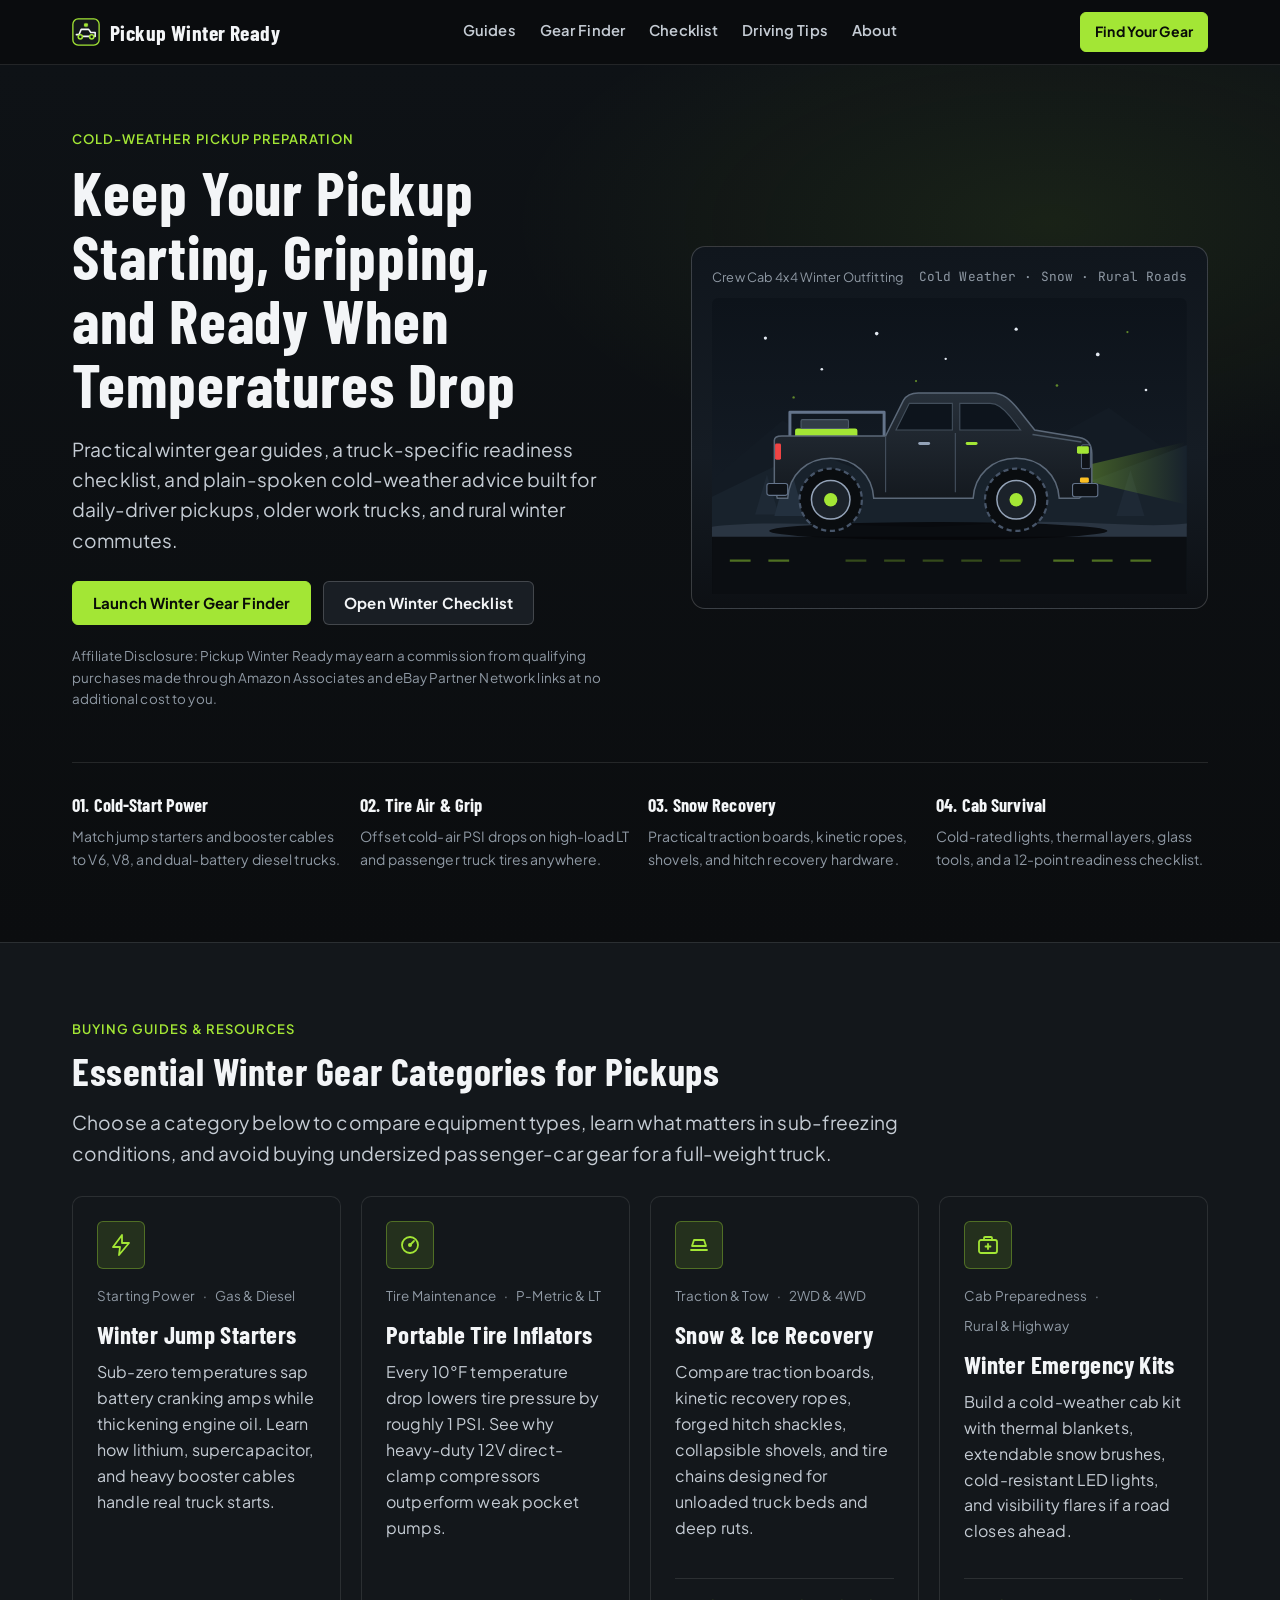
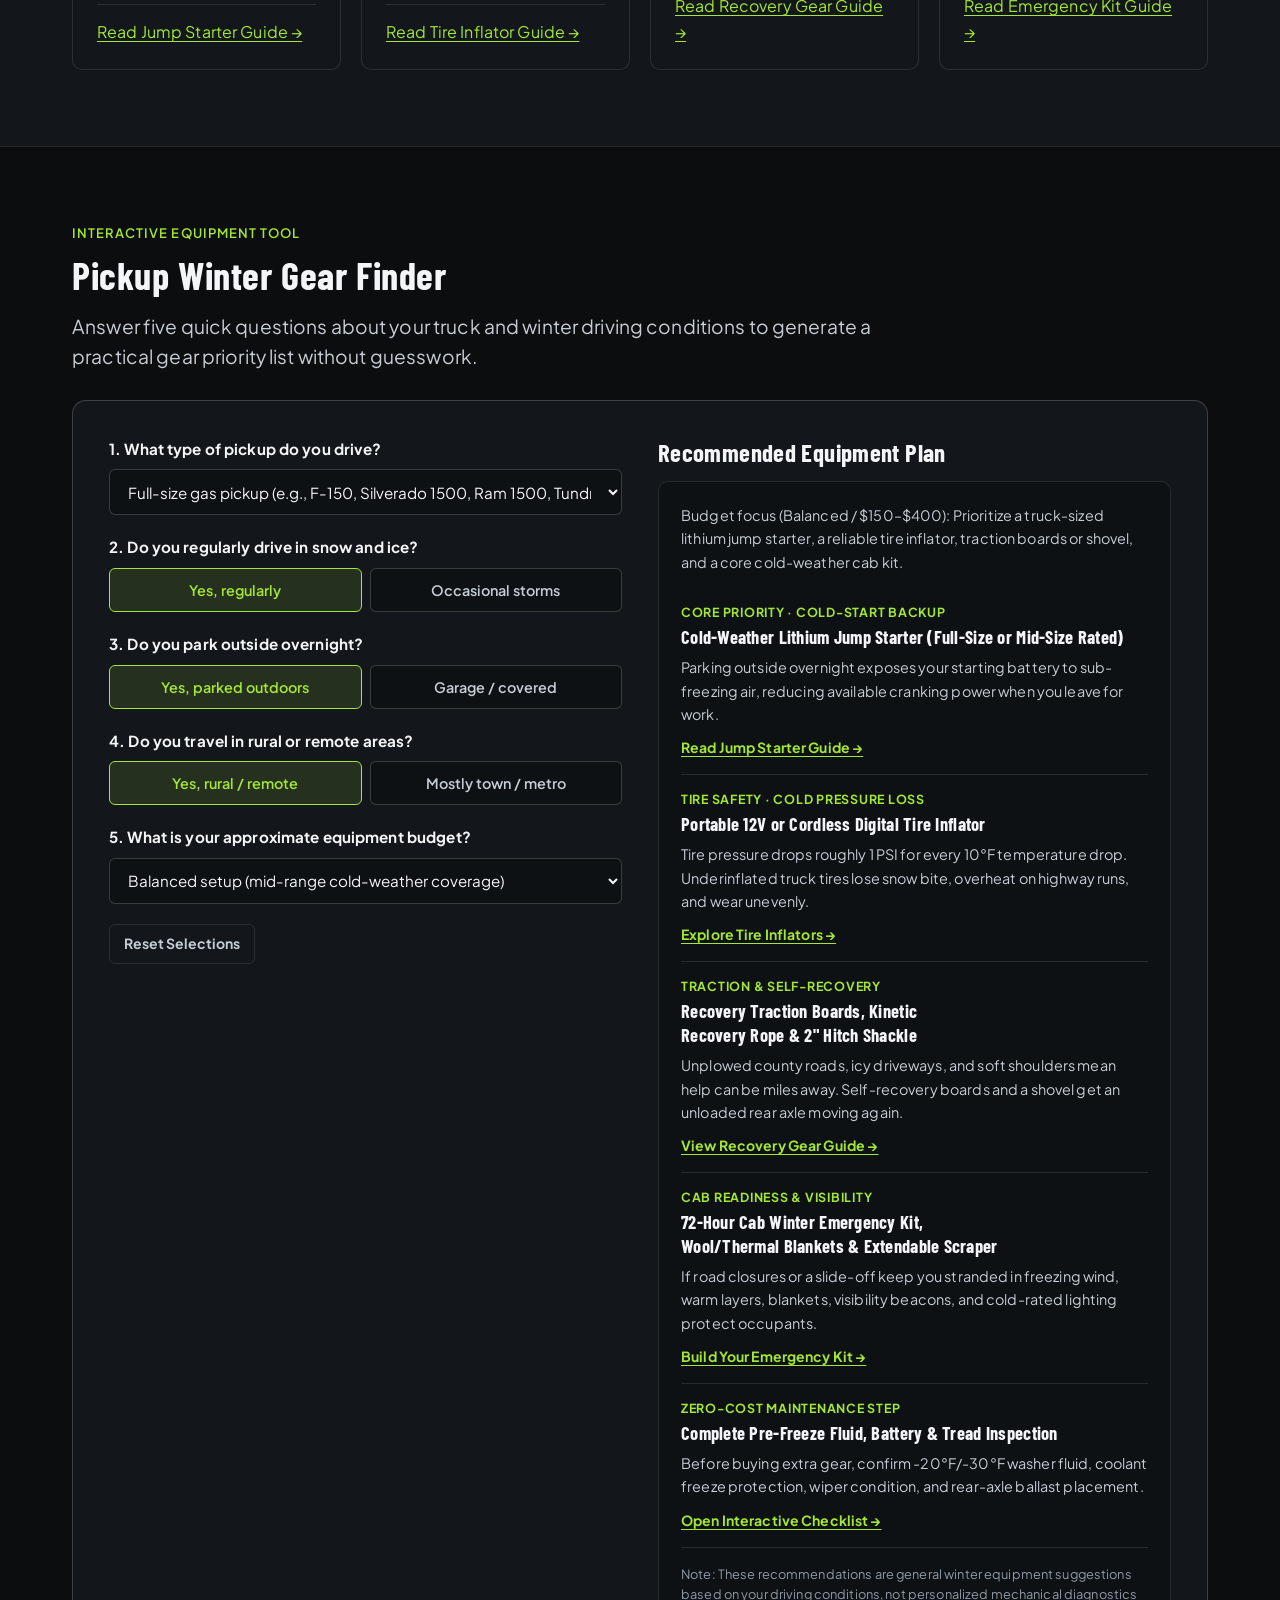
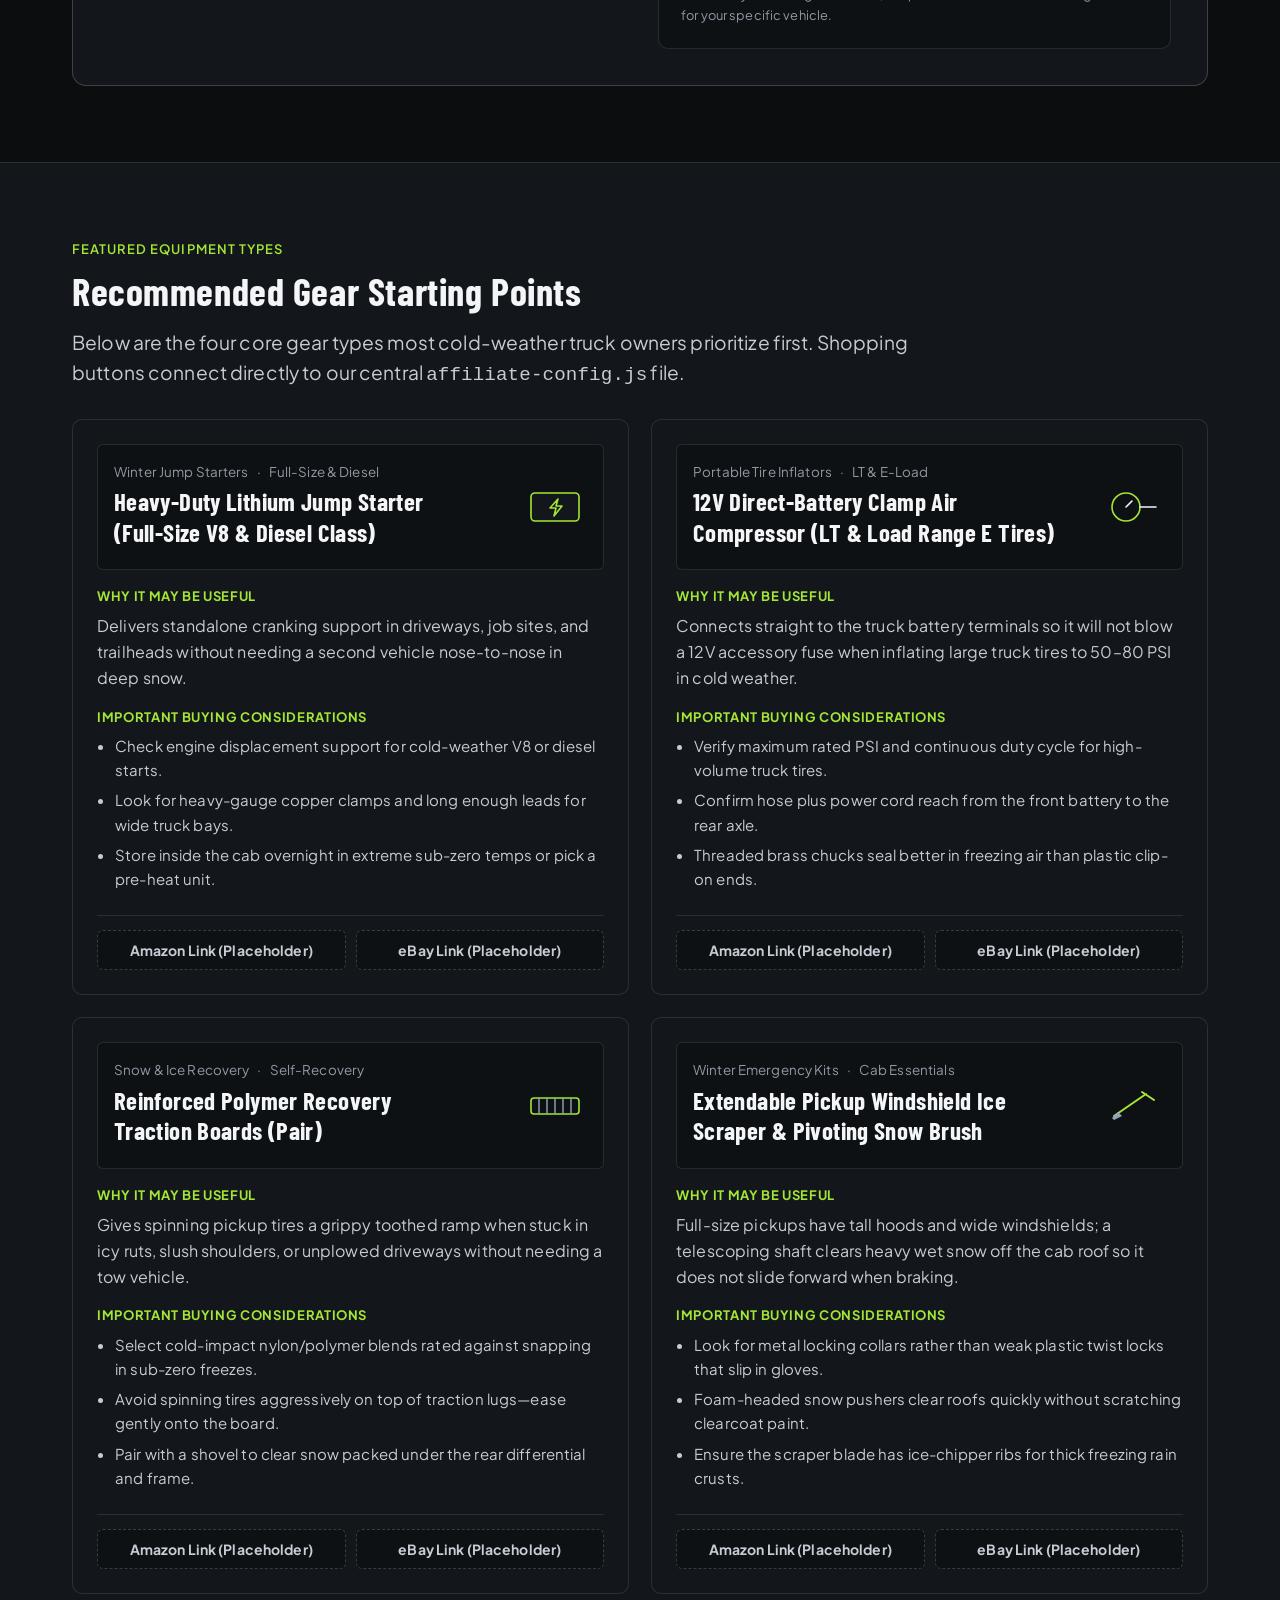
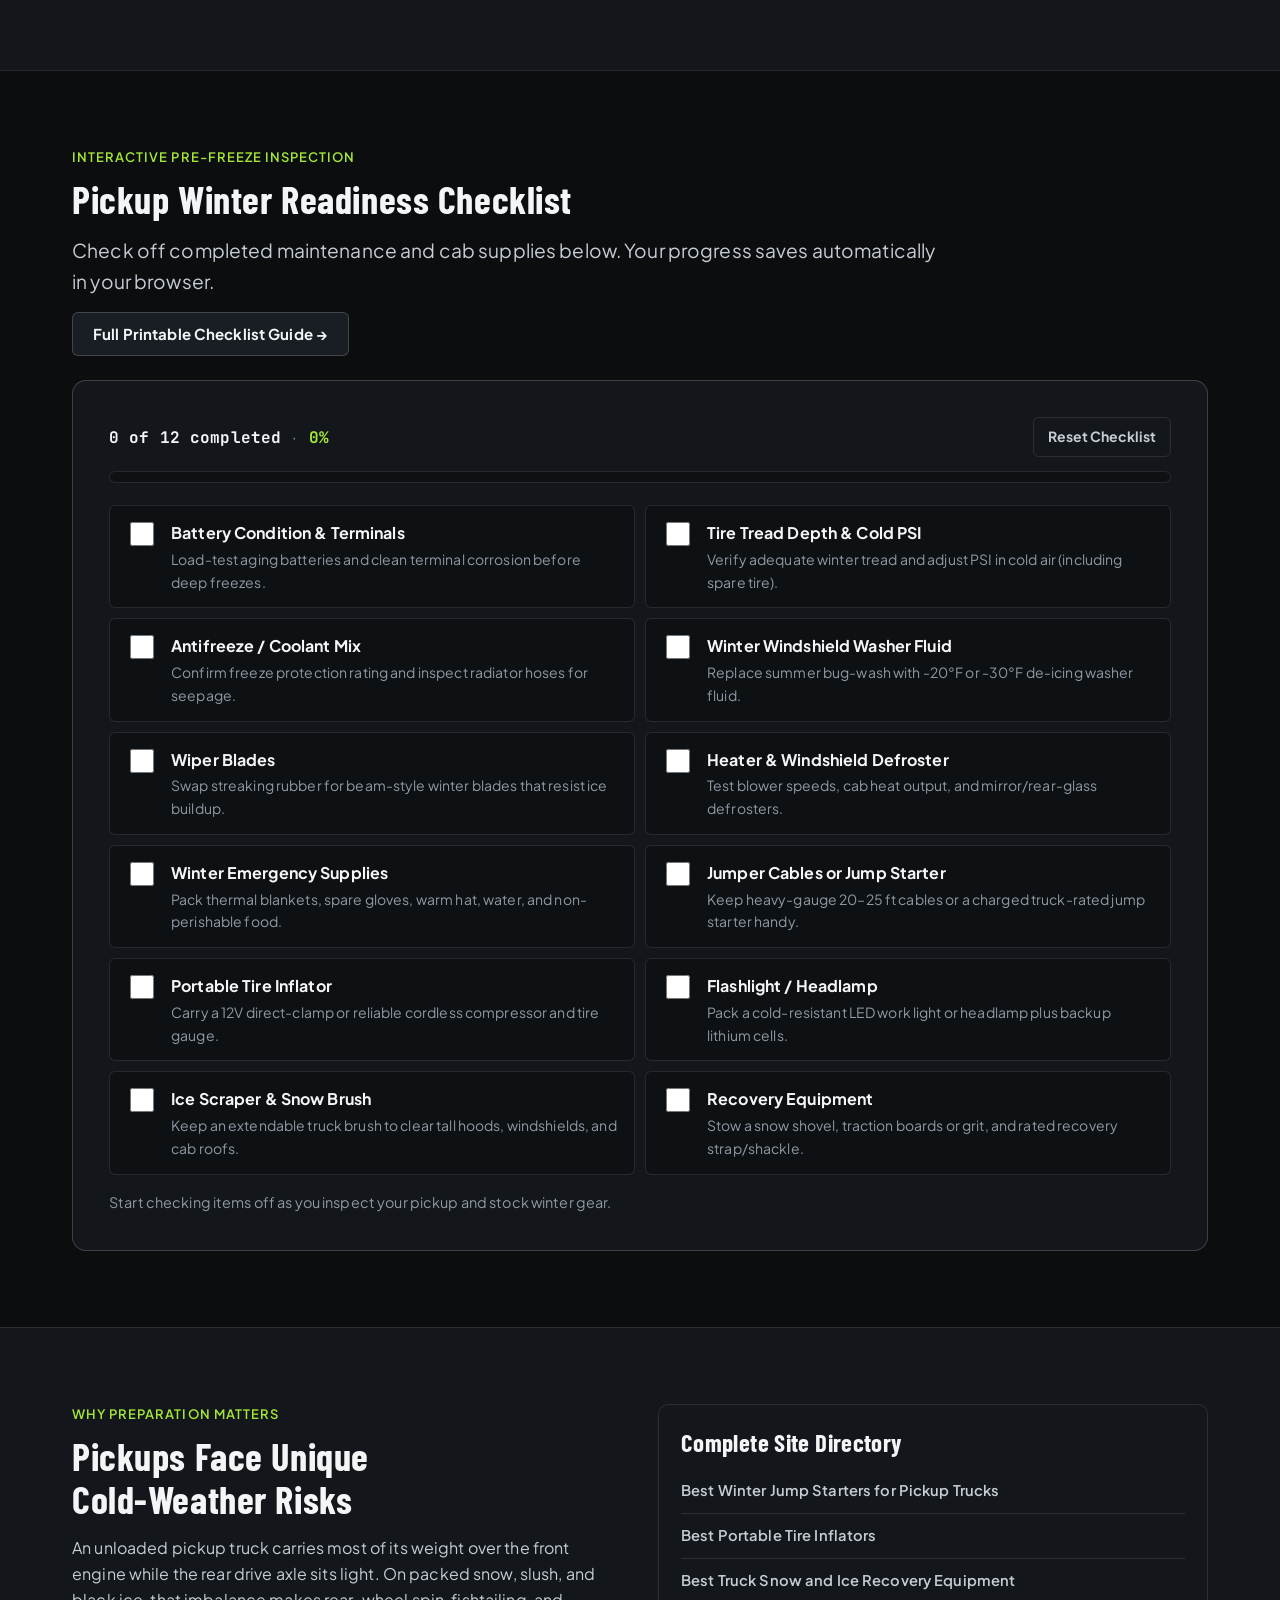
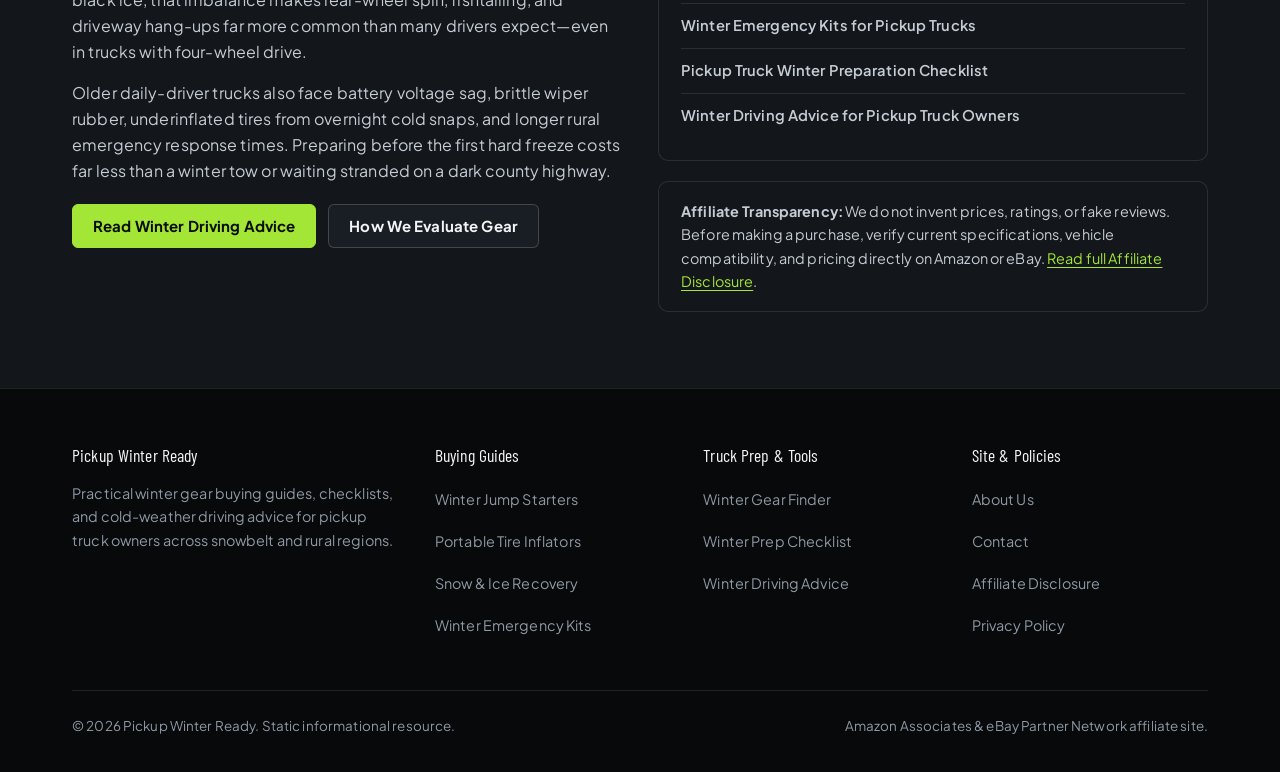
==== commit ae7d48a3: "Fix HTML tag for googleafa3deada6d72fdd" ====
--- a/index.html
+++ b/index.html
@@ -1,6 +1,6 @@
 <!doctype html>
 <html lang="en">
-  googleafa3deada6d72fdd.html
+  <googleafa3deada6d72fdd.html></googleafa3deada6d72fdd.html>
     <meta charset="UTF-8" />
     <meta name="viewport" content="width=device-width, initial-scale=1.0" />
     <title>Pickup Winter Ready — Cold-Weather Gear &amp; Truck Prep Guides</title>
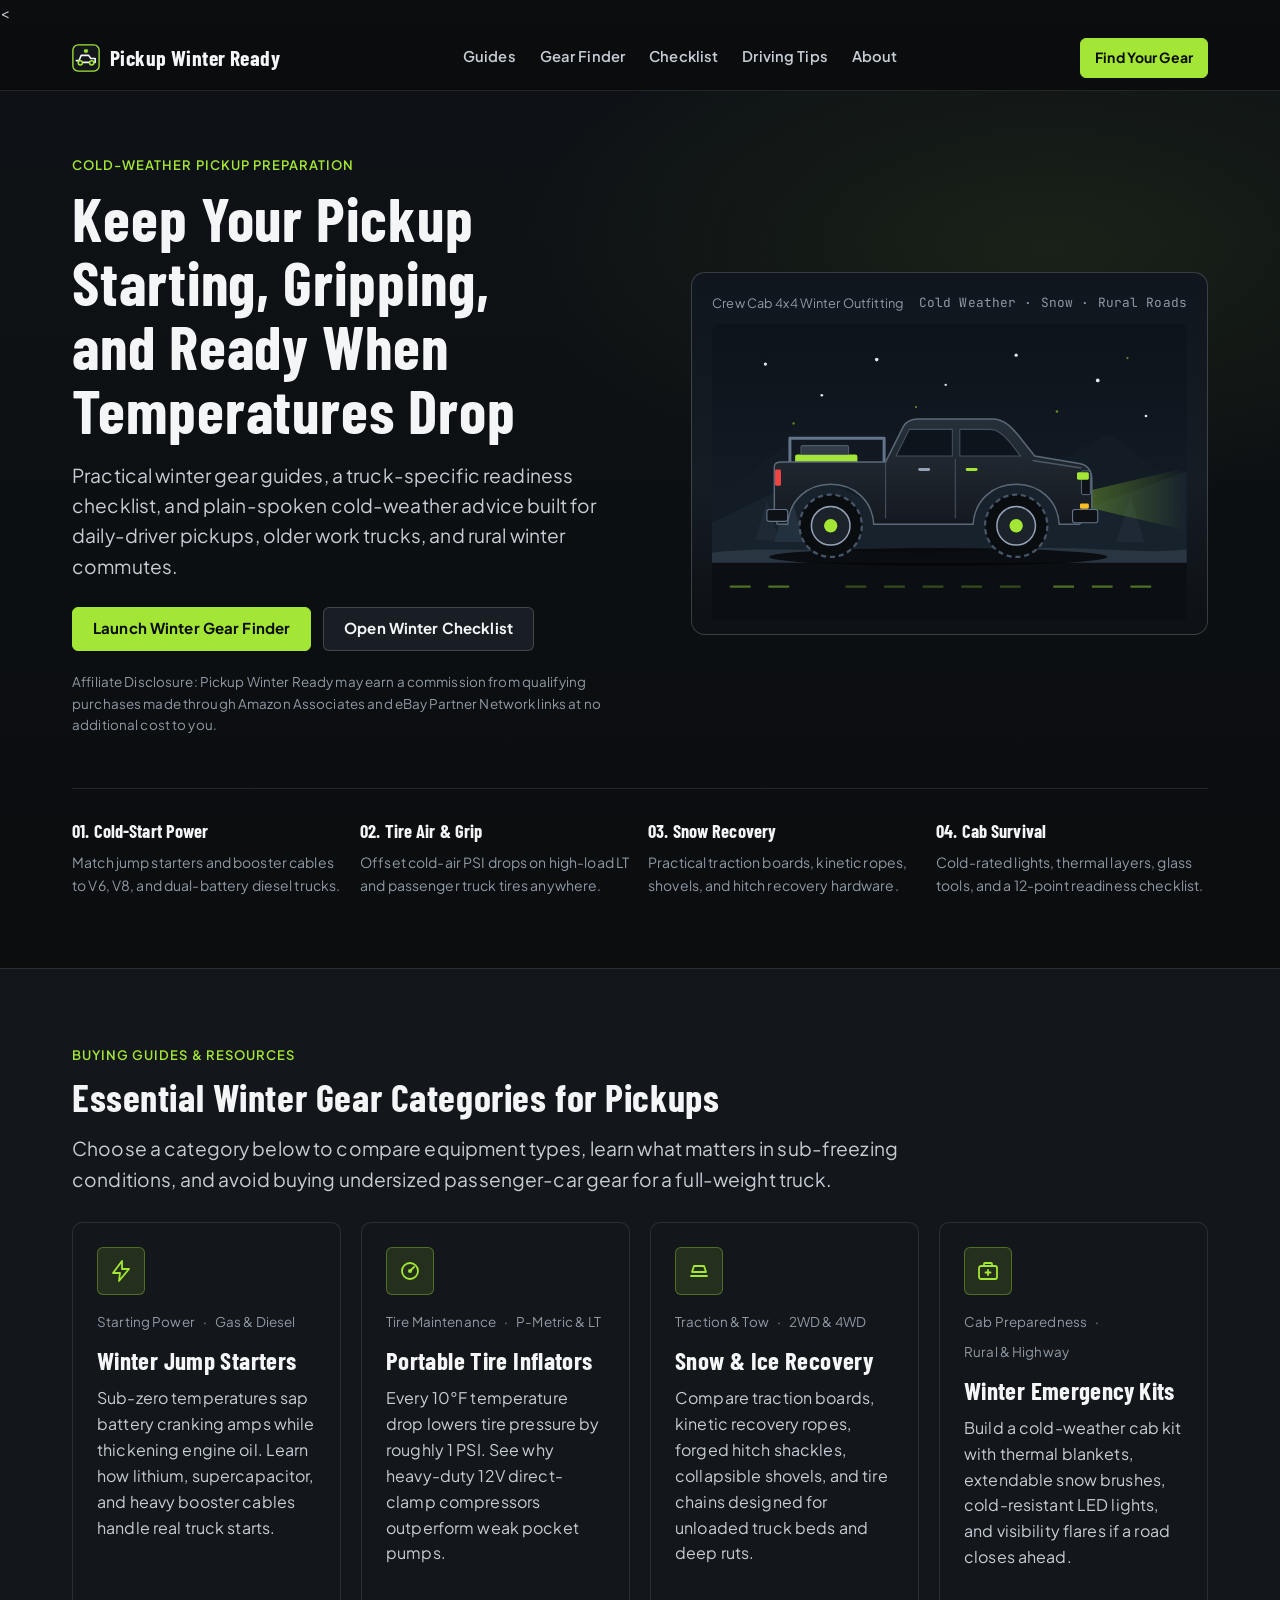
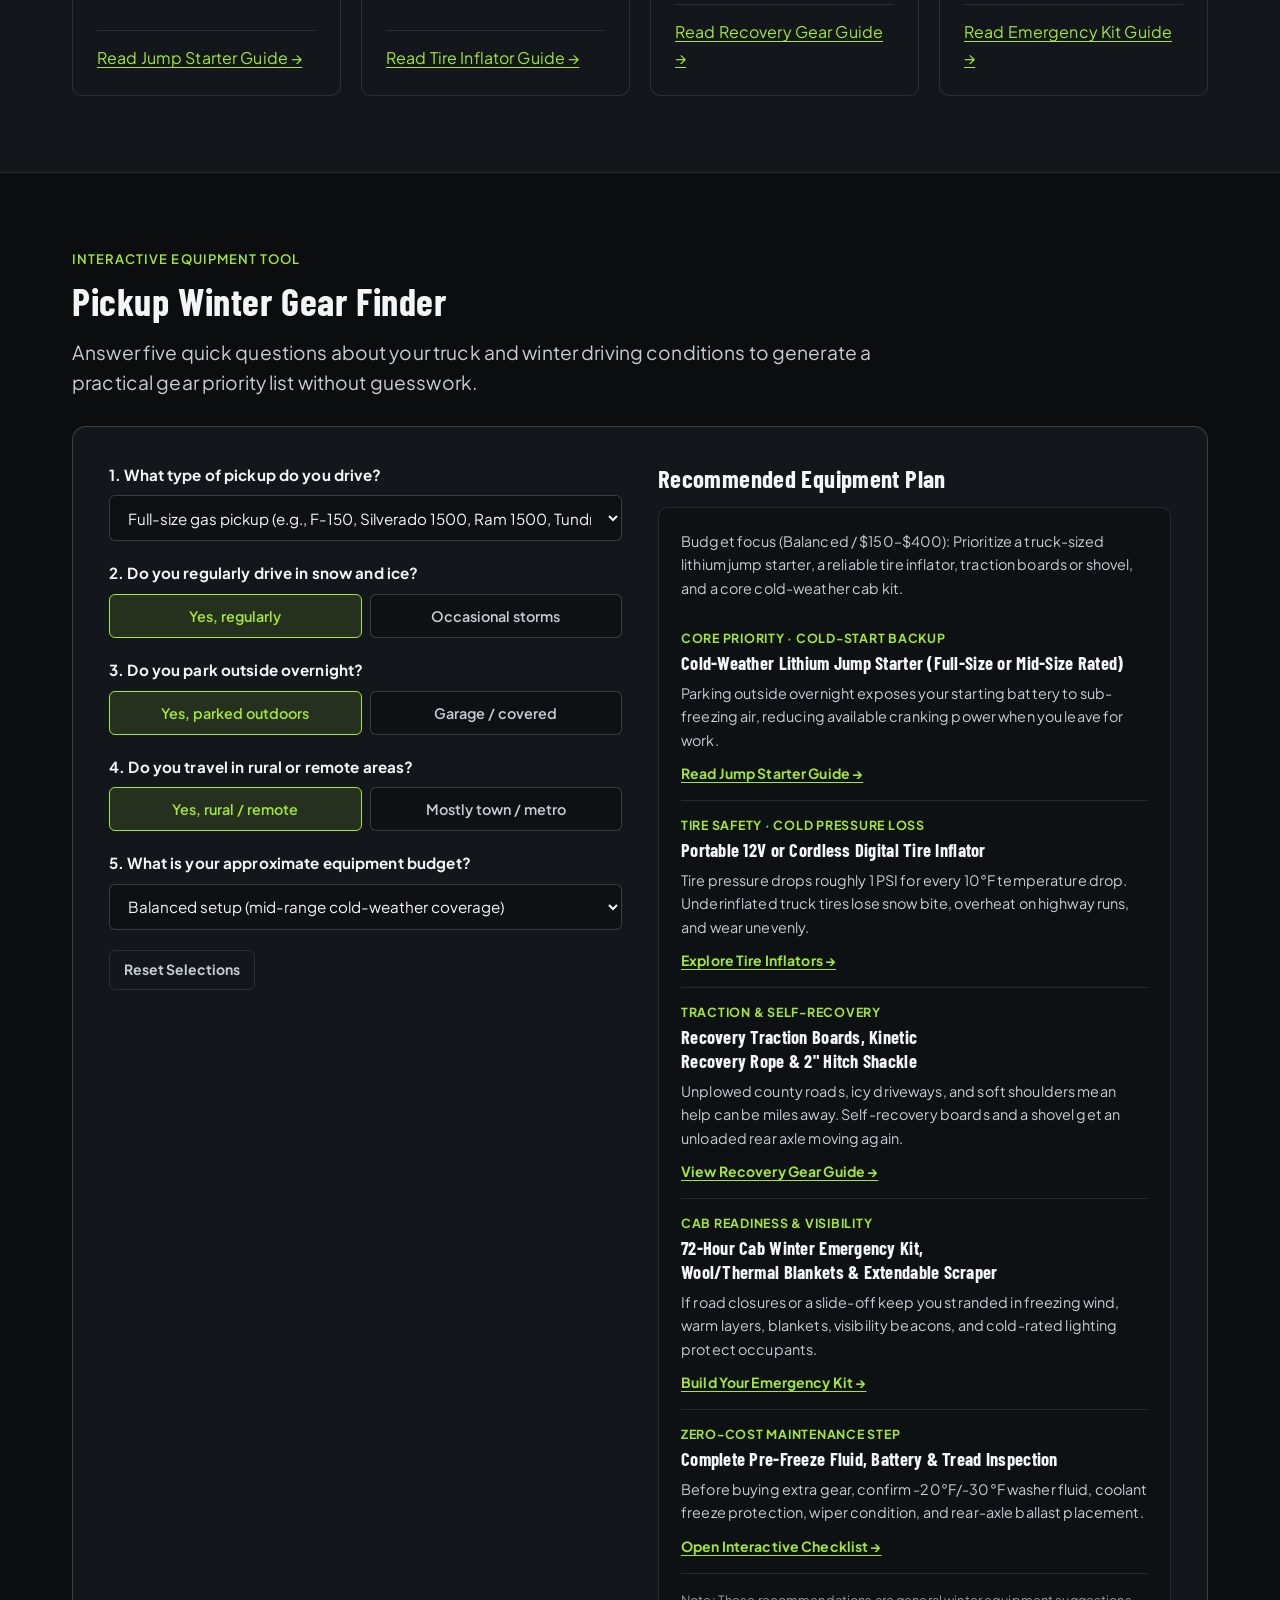
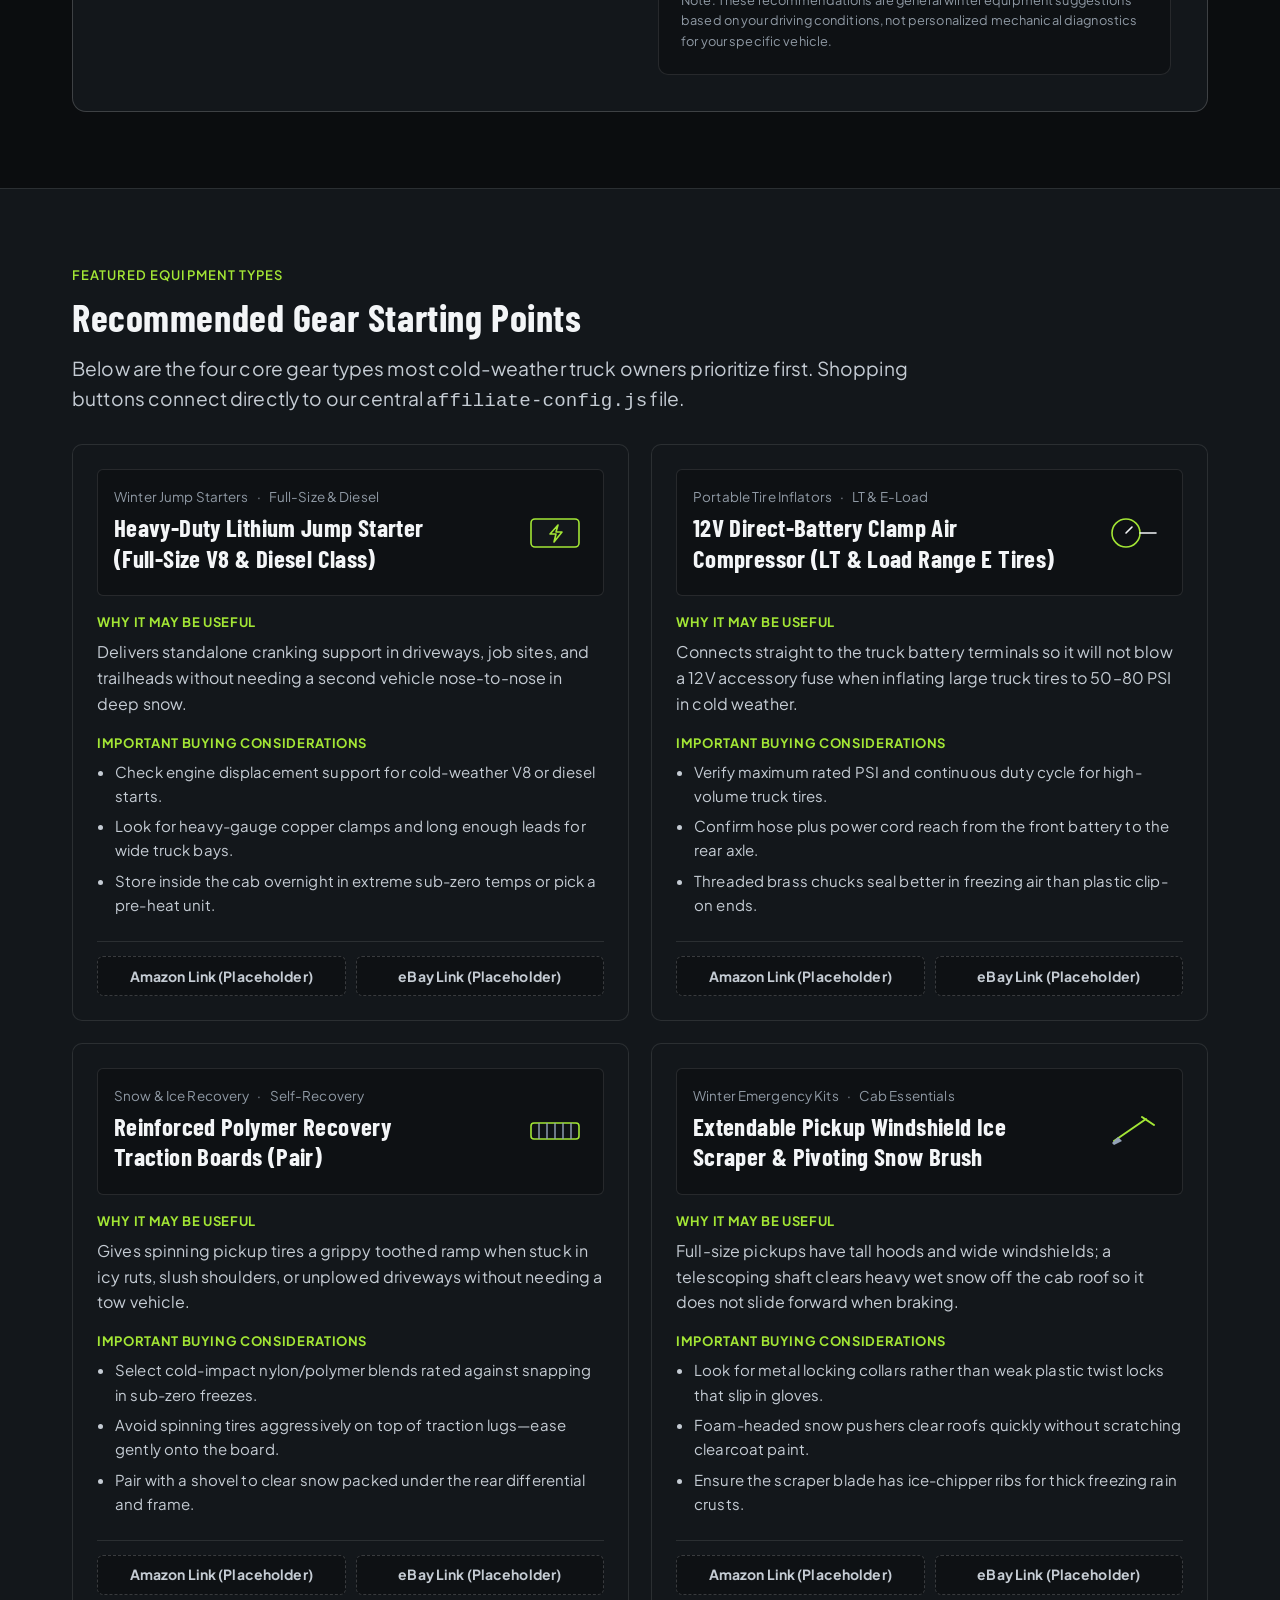
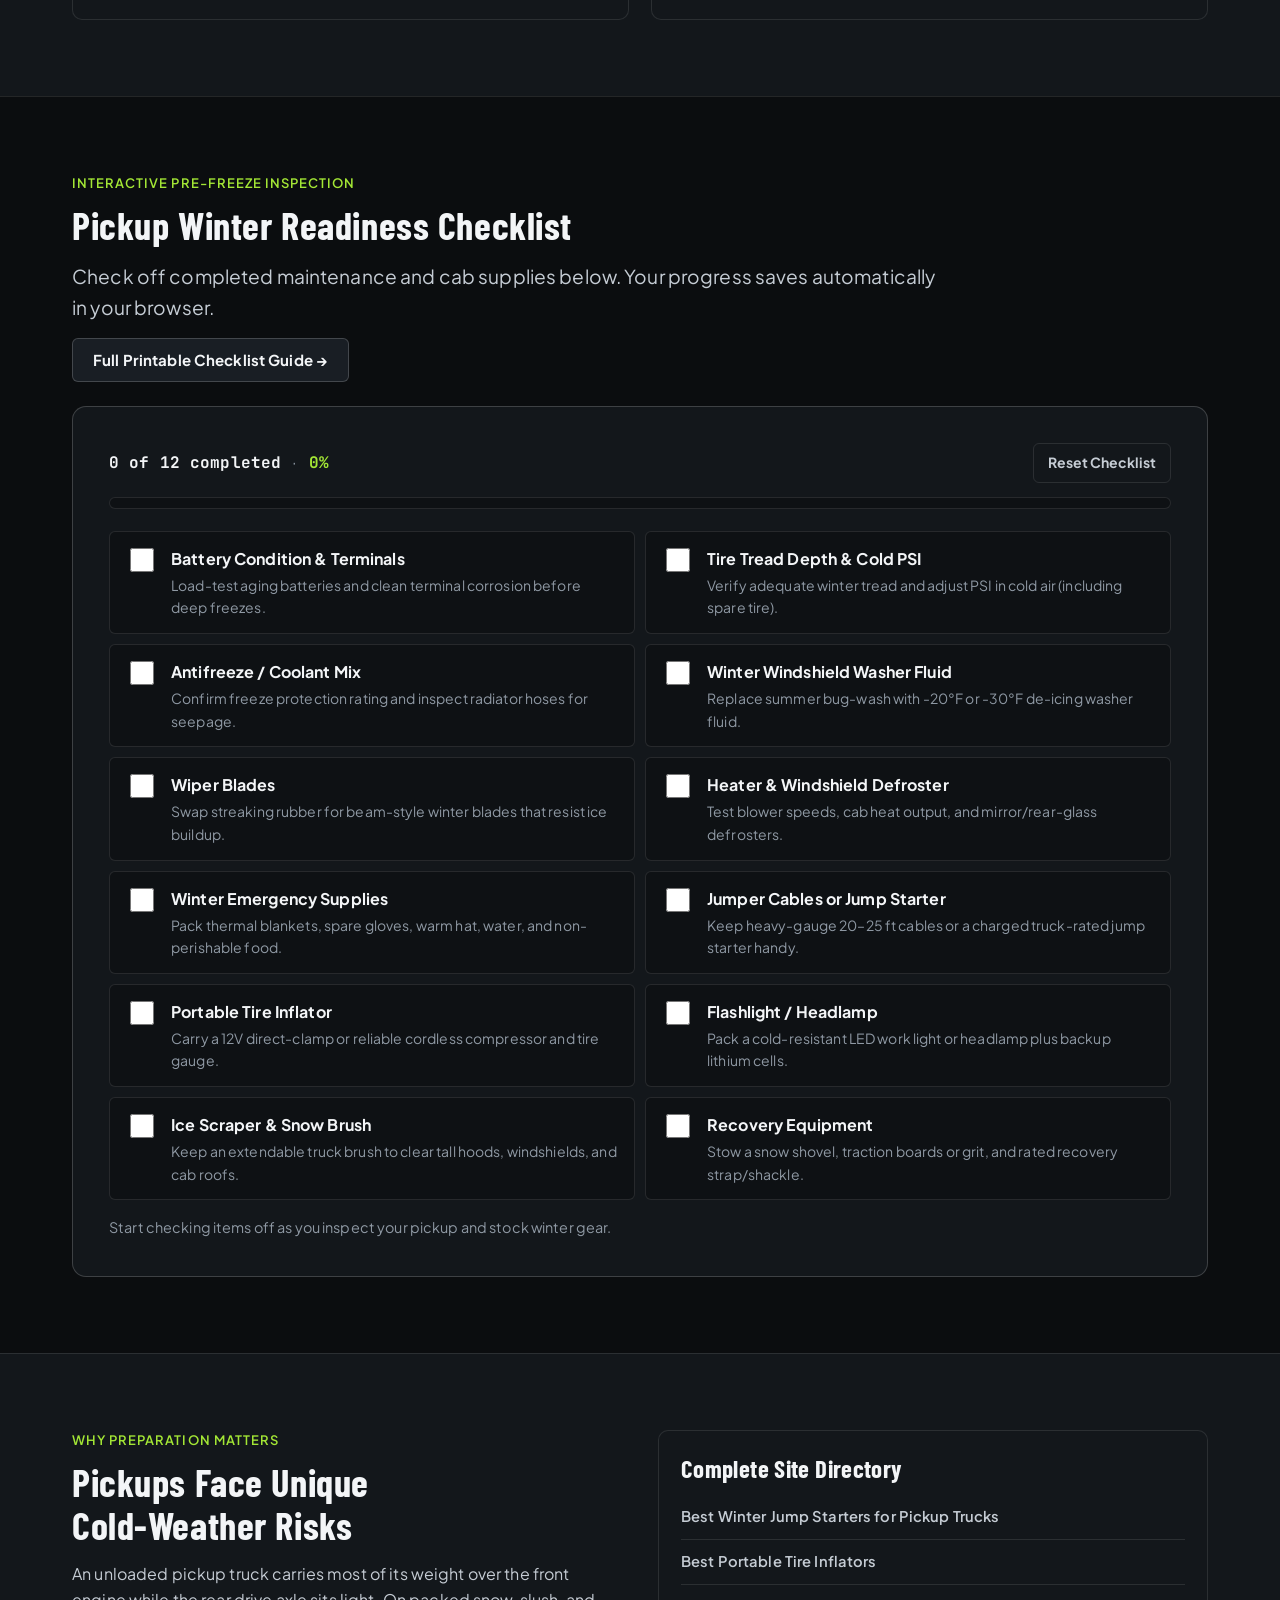
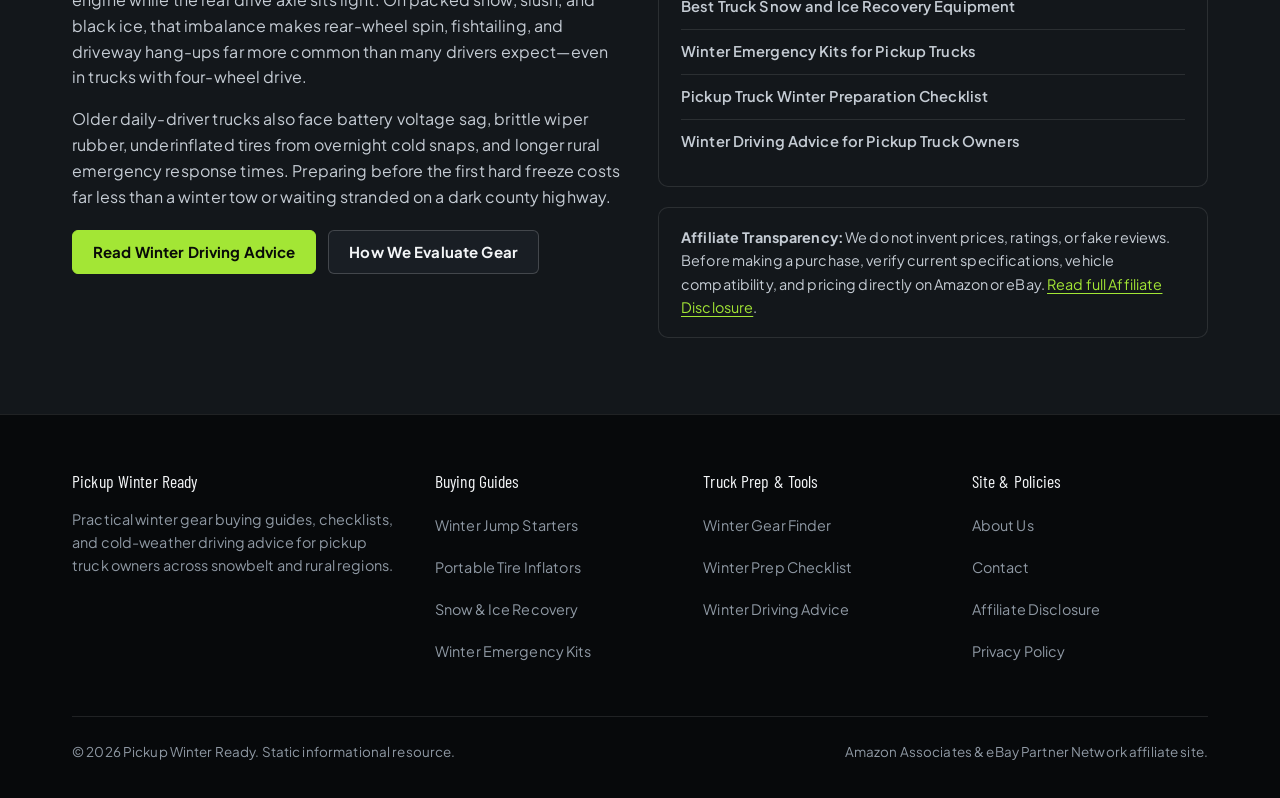
==== commit 83e9fb8f: "Add Google site verification meta tag to index.html" ====
--- a/index.html
+++ b/index.html
@@ -1,6 +1,6 @@
 <!doctype html>
 <html lang="en">
-  <googleafa3deada6d72fdd.html></googleafa3deada6d72fdd.html>
+<<meta name="google-site-verification" content="qArl5Q3KtFF_AyPDFi_3gjlUM1fZPRBYZ--B3jkuglU" />
     <meta charset="UTF-8" />
     <meta name="viewport" content="width=device-width, initial-scale=1.0" />
     <title>Pickup Winter Ready — Cold-Weather Gear &amp; Truck Prep Guides</title>
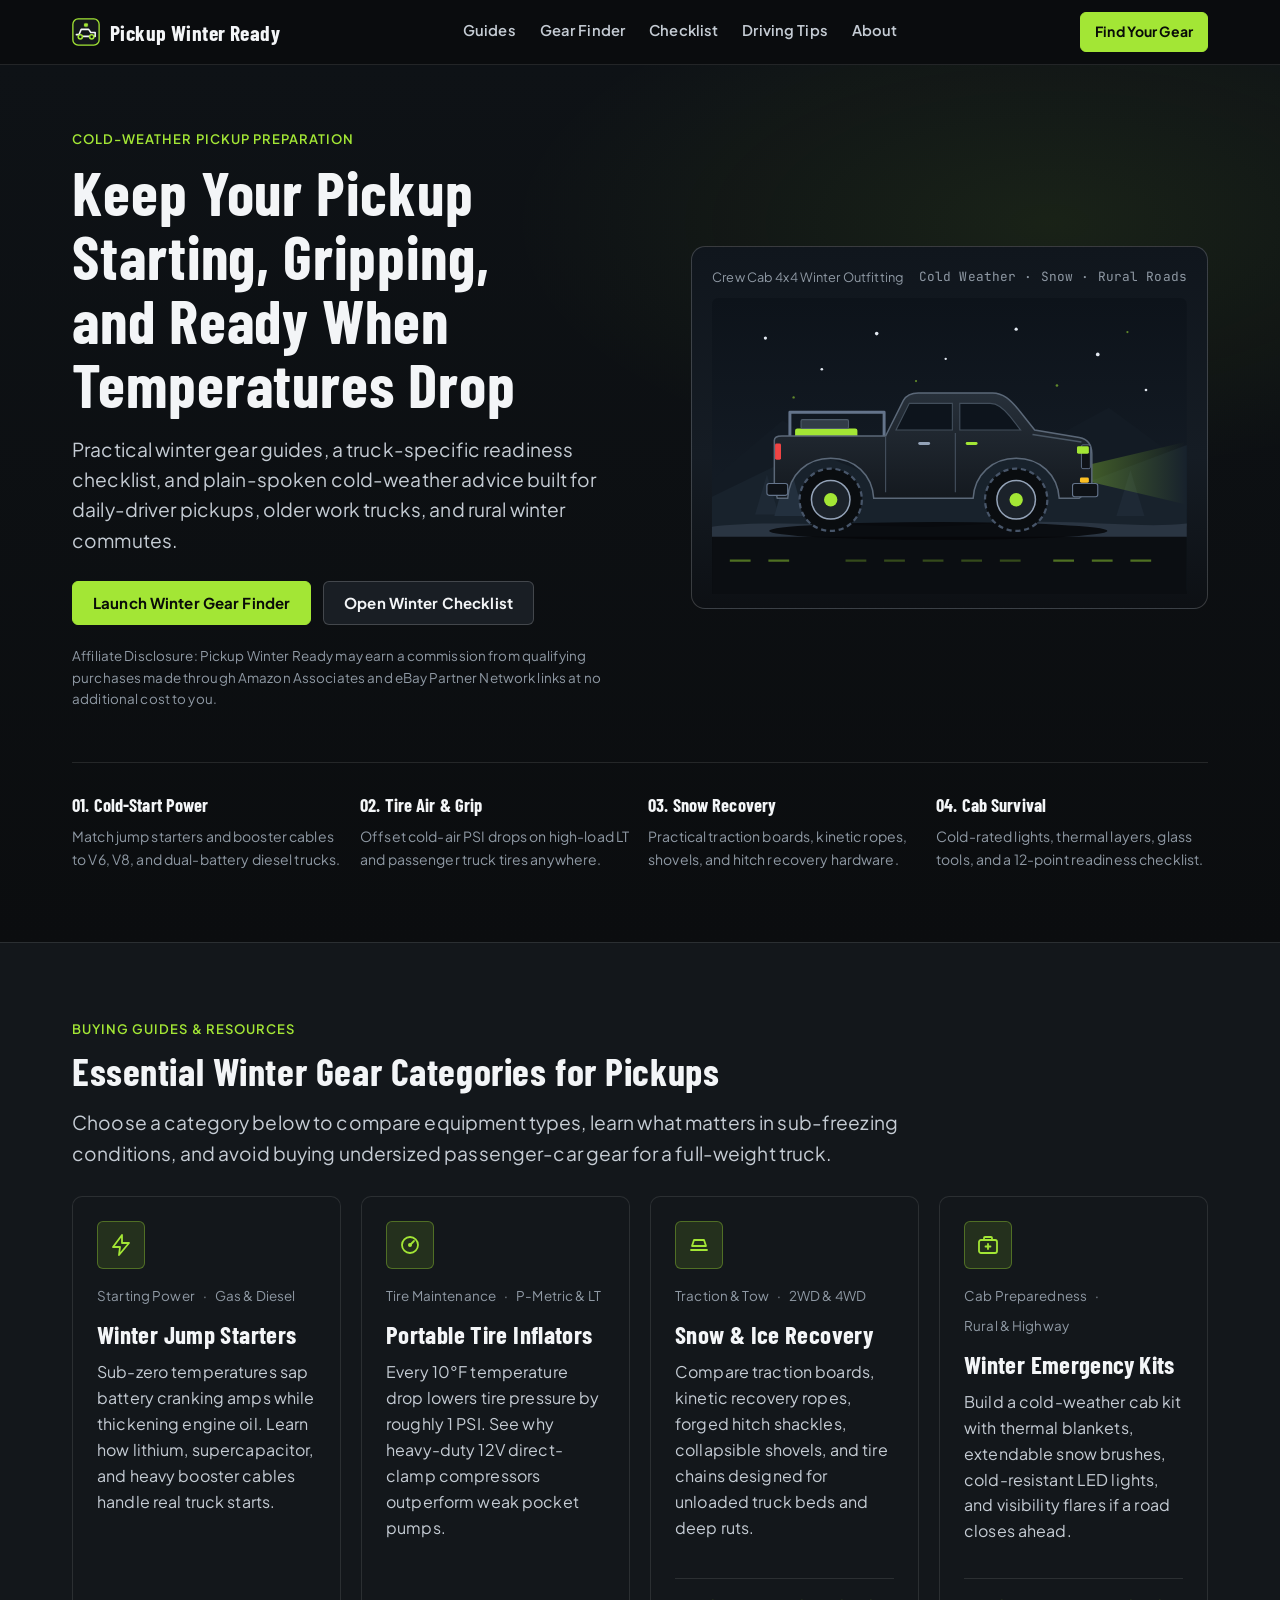
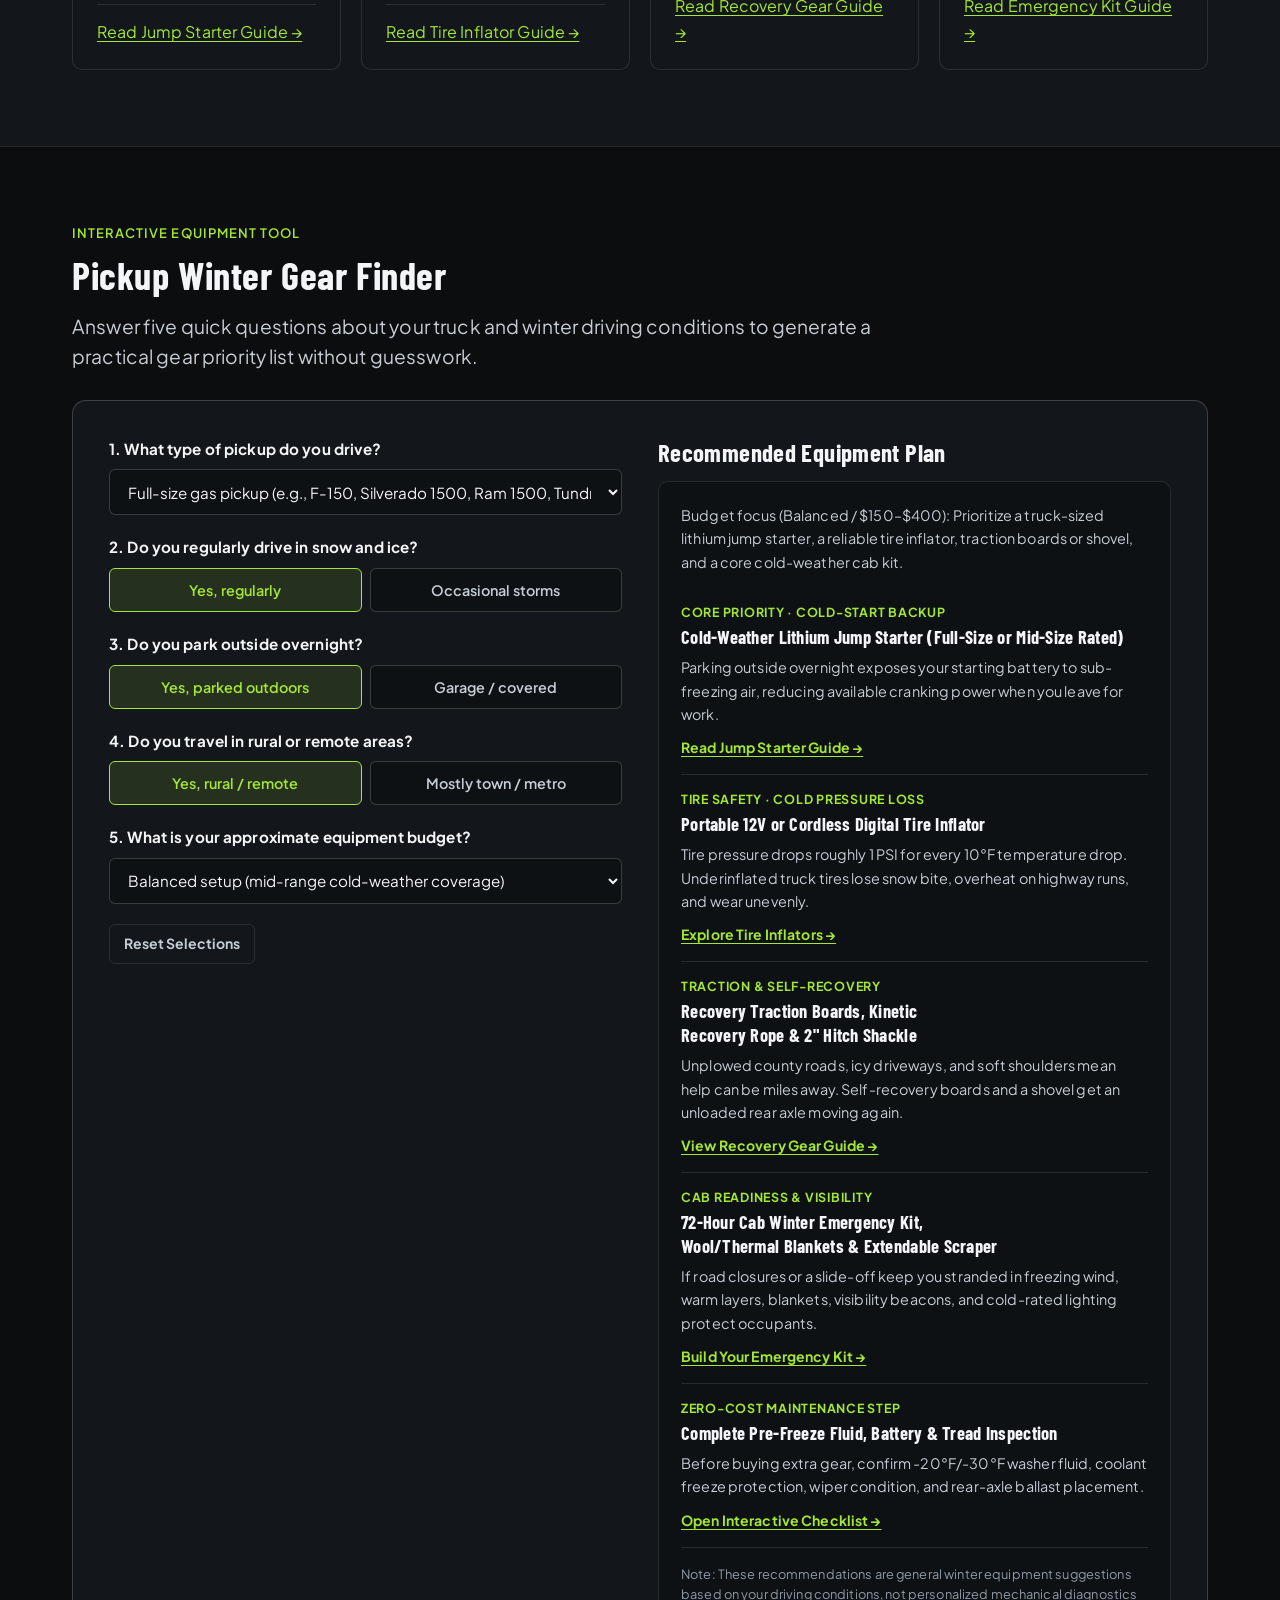
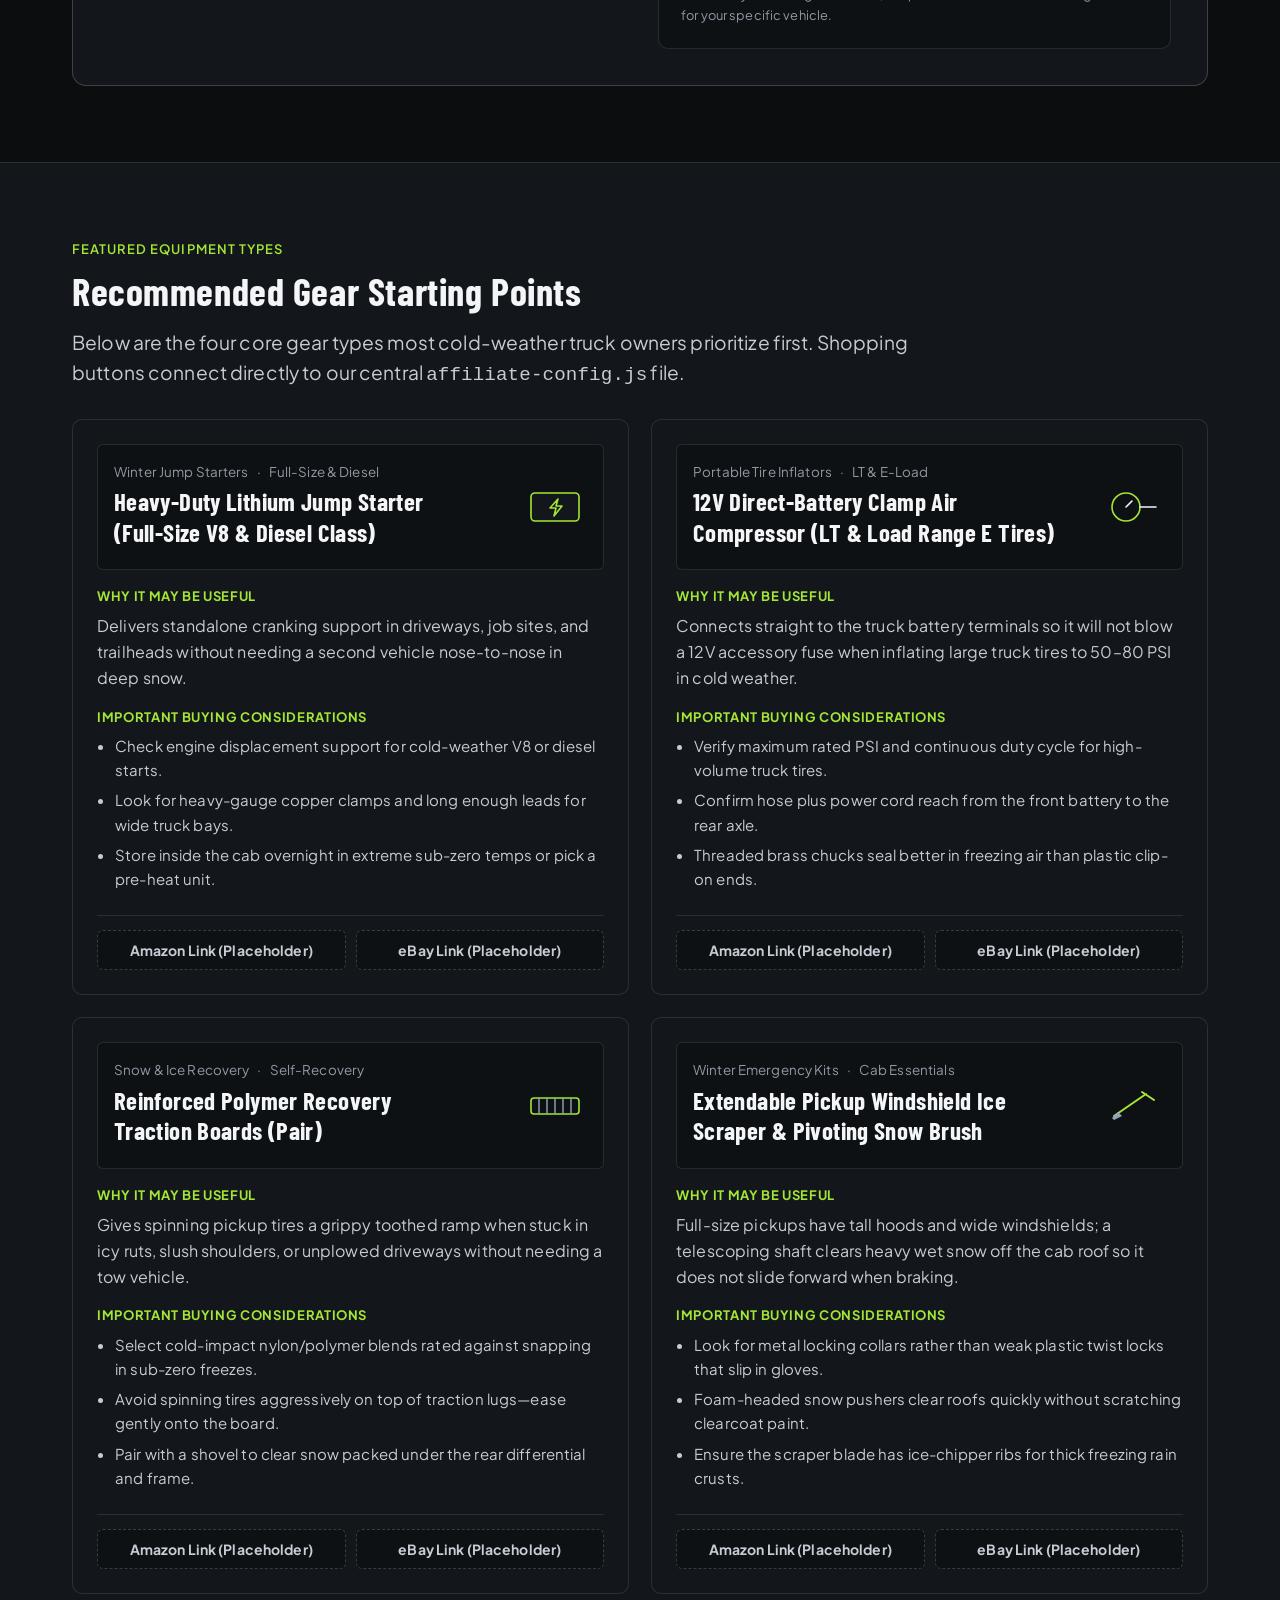
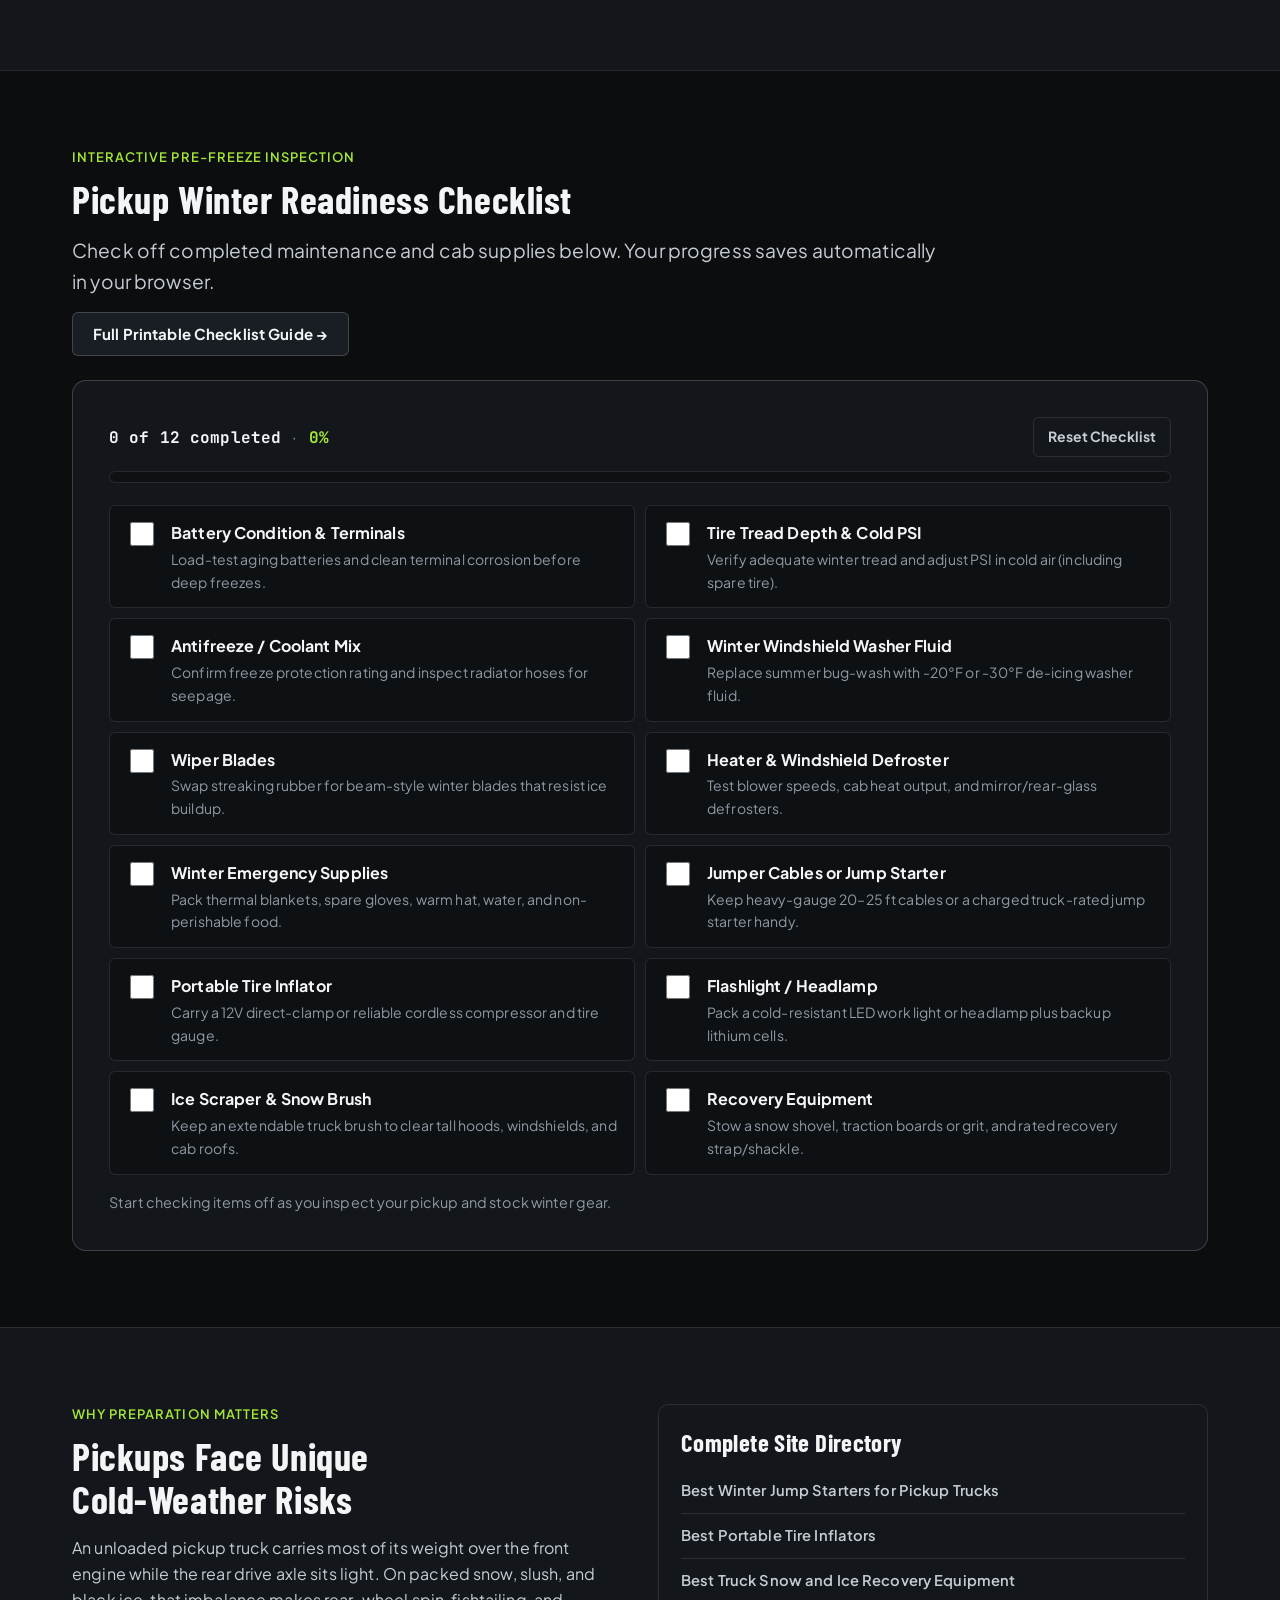
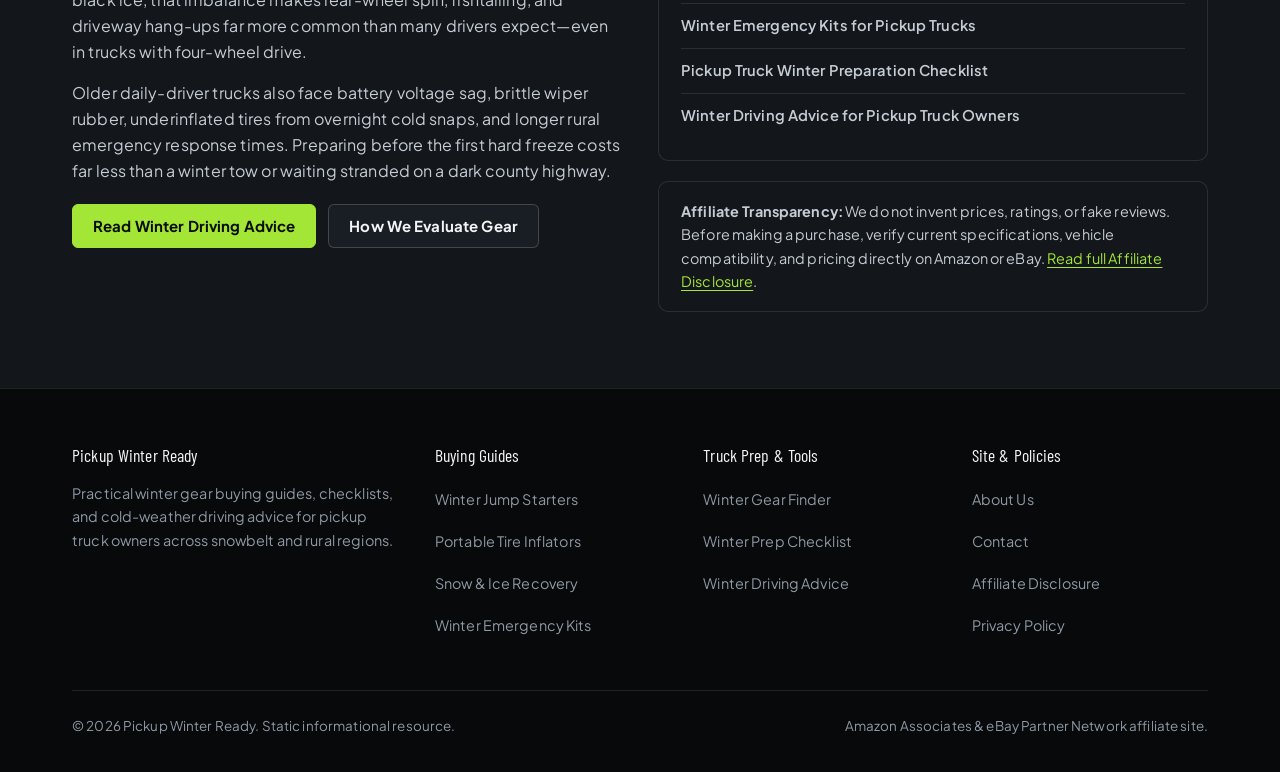
==== commit 7a001aec: "Fix HTML meta tag for Google site verification" ====
--- a/index.html
+++ b/index.html
@@ -1,6 +1,6 @@
 <!doctype html>
 <html lang="en">
-<<meta name="google-site-verification" content="qArl5Q3KtFF_AyPDFi_3gjlUM1fZPRBYZ--B3jkuglU" />
+<meta name="google-site-verification" content="qArl5Q3KtFF_AyPDFi_3gjlUM1fZPRBYZ--B3jkuglU" />
     <meta charset="UTF-8" />
     <meta name="viewport" content="width=device-width, initial-scale=1.0" />
     <title>Pickup Winter Ready — Cold-Weather Gear &amp; Truck Prep Guides</title>
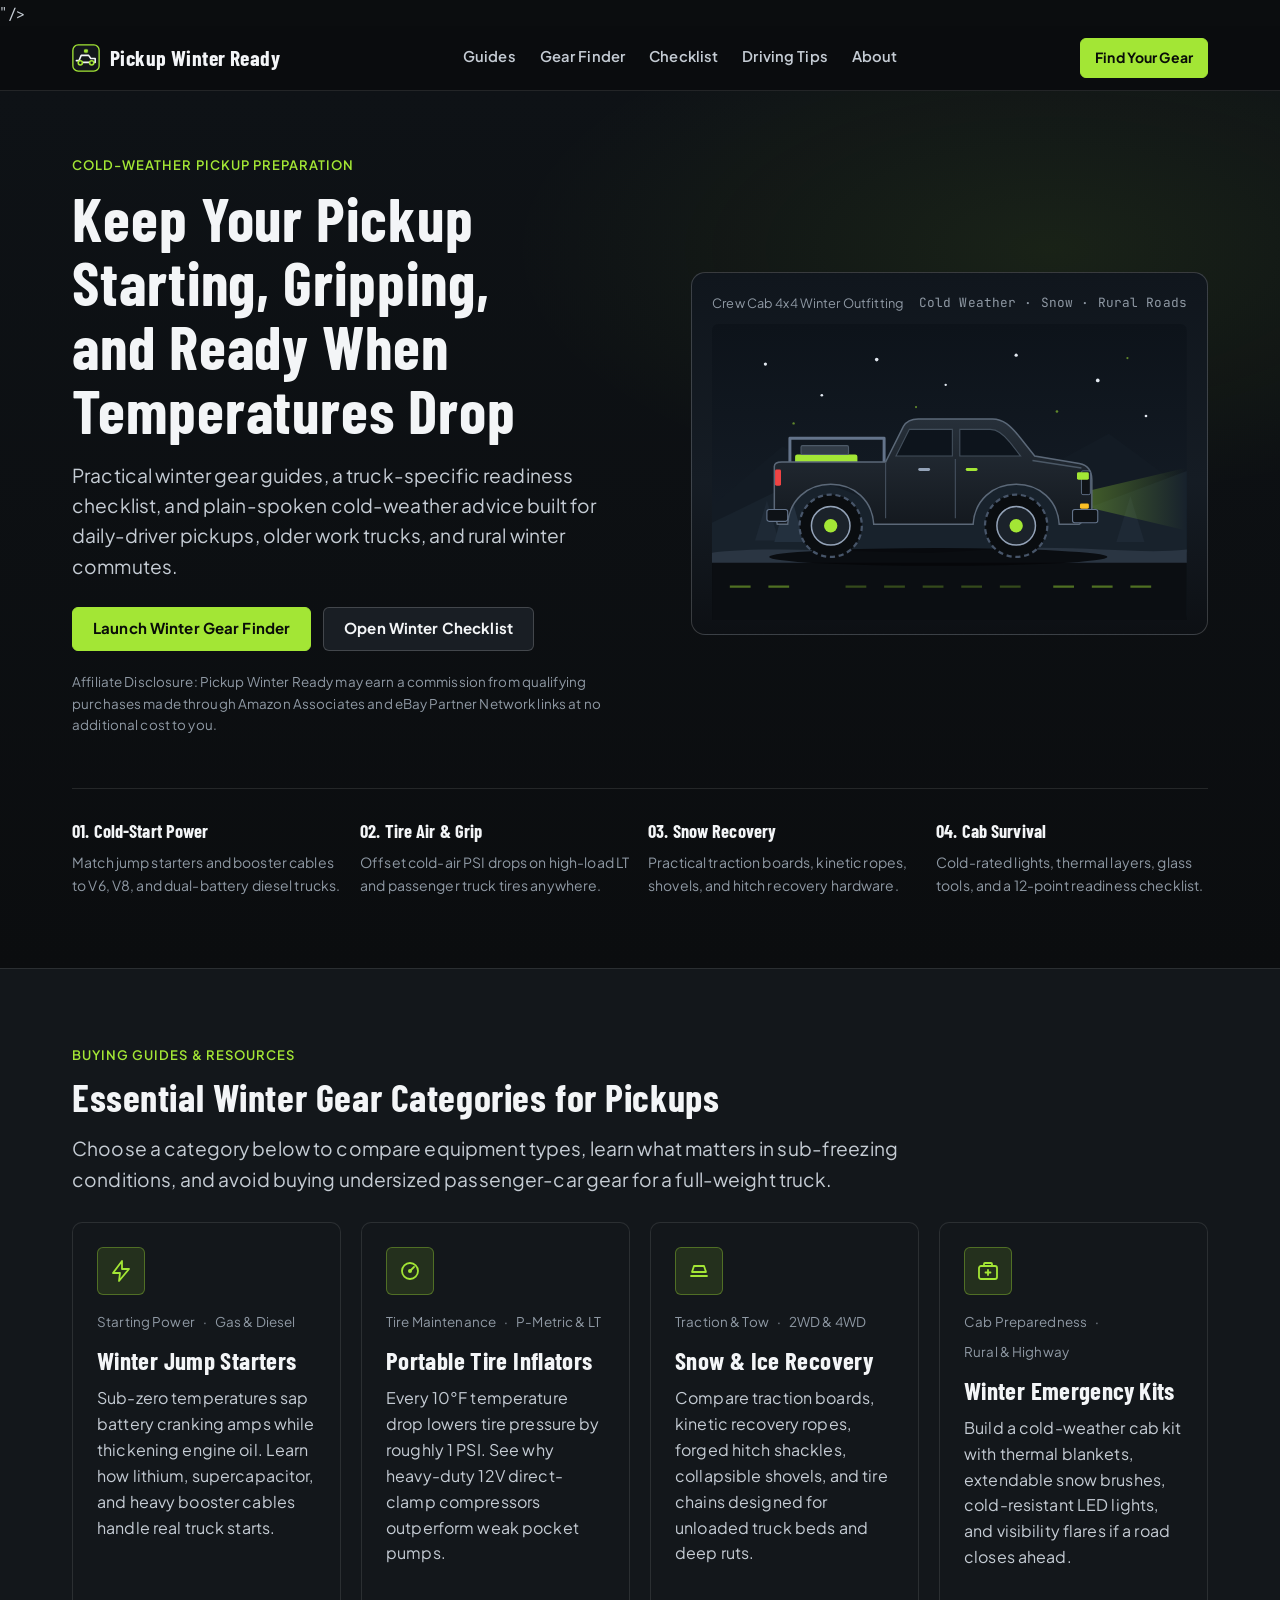
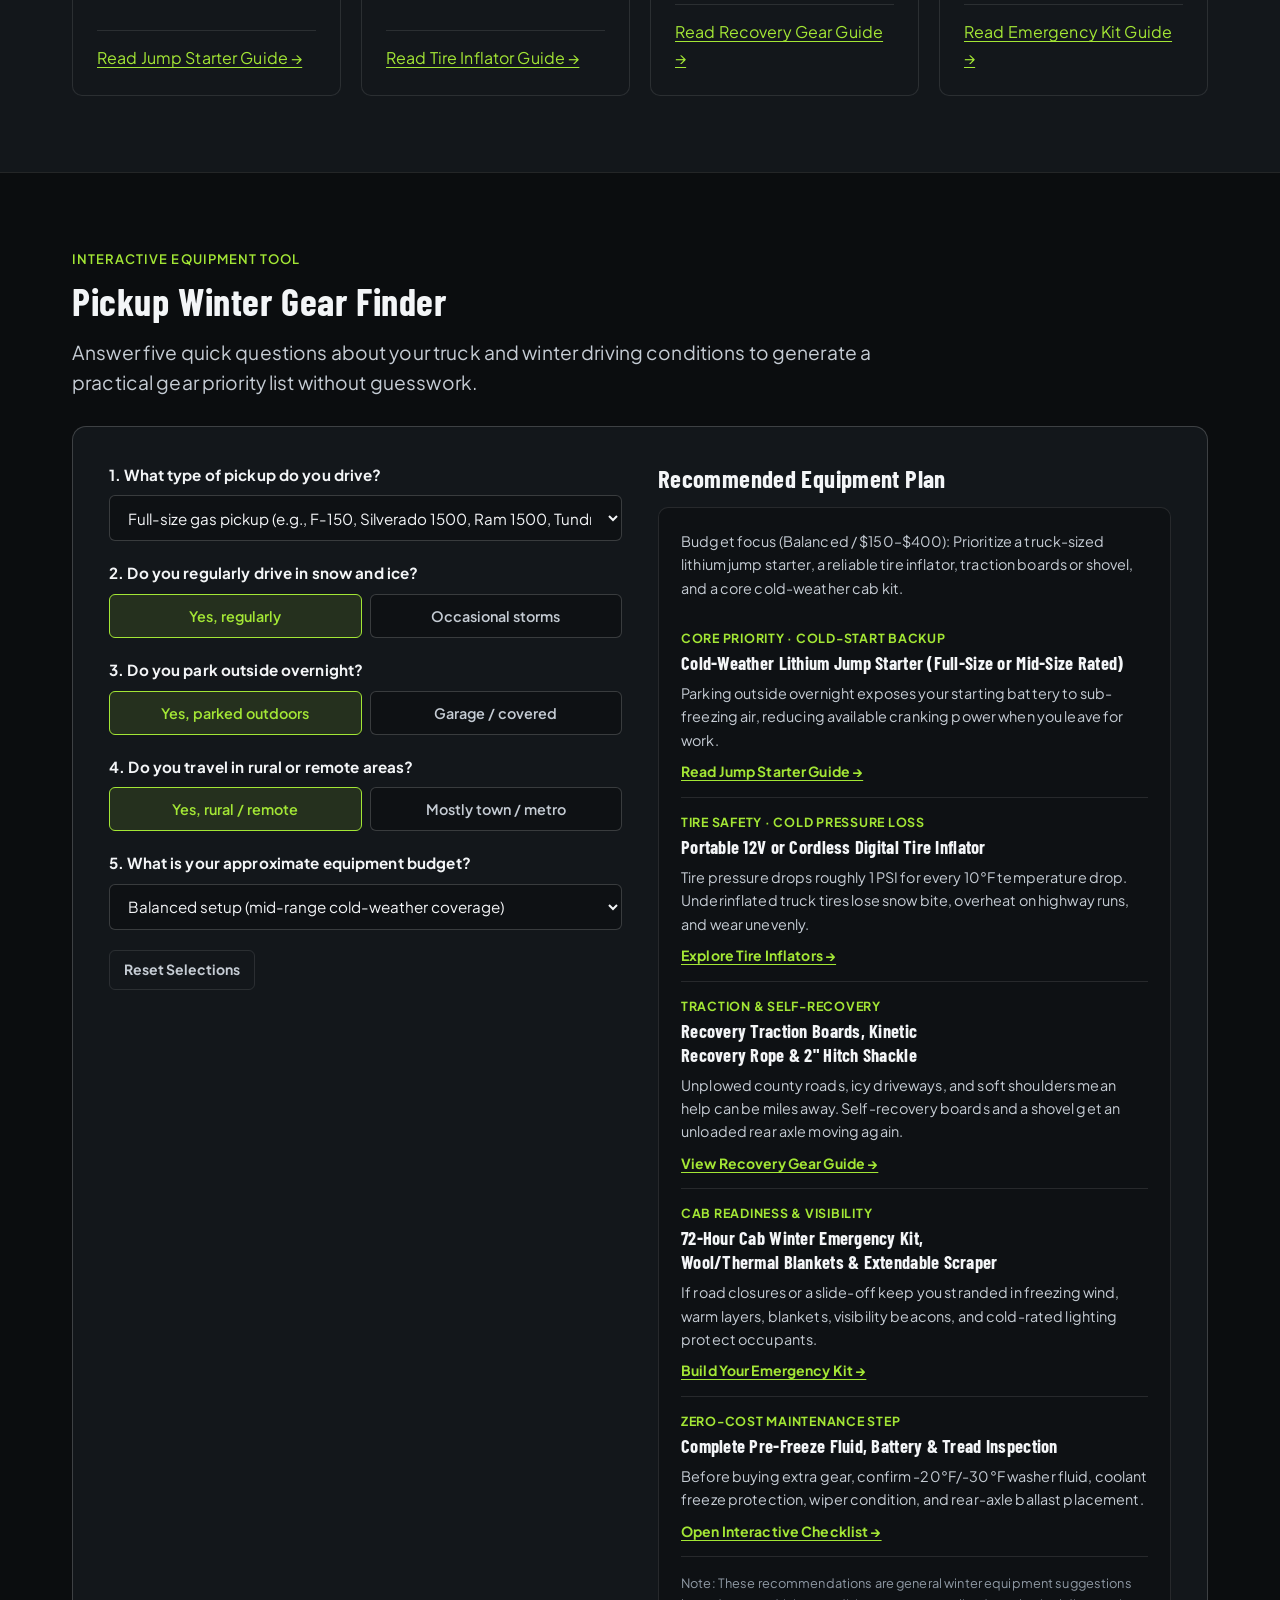
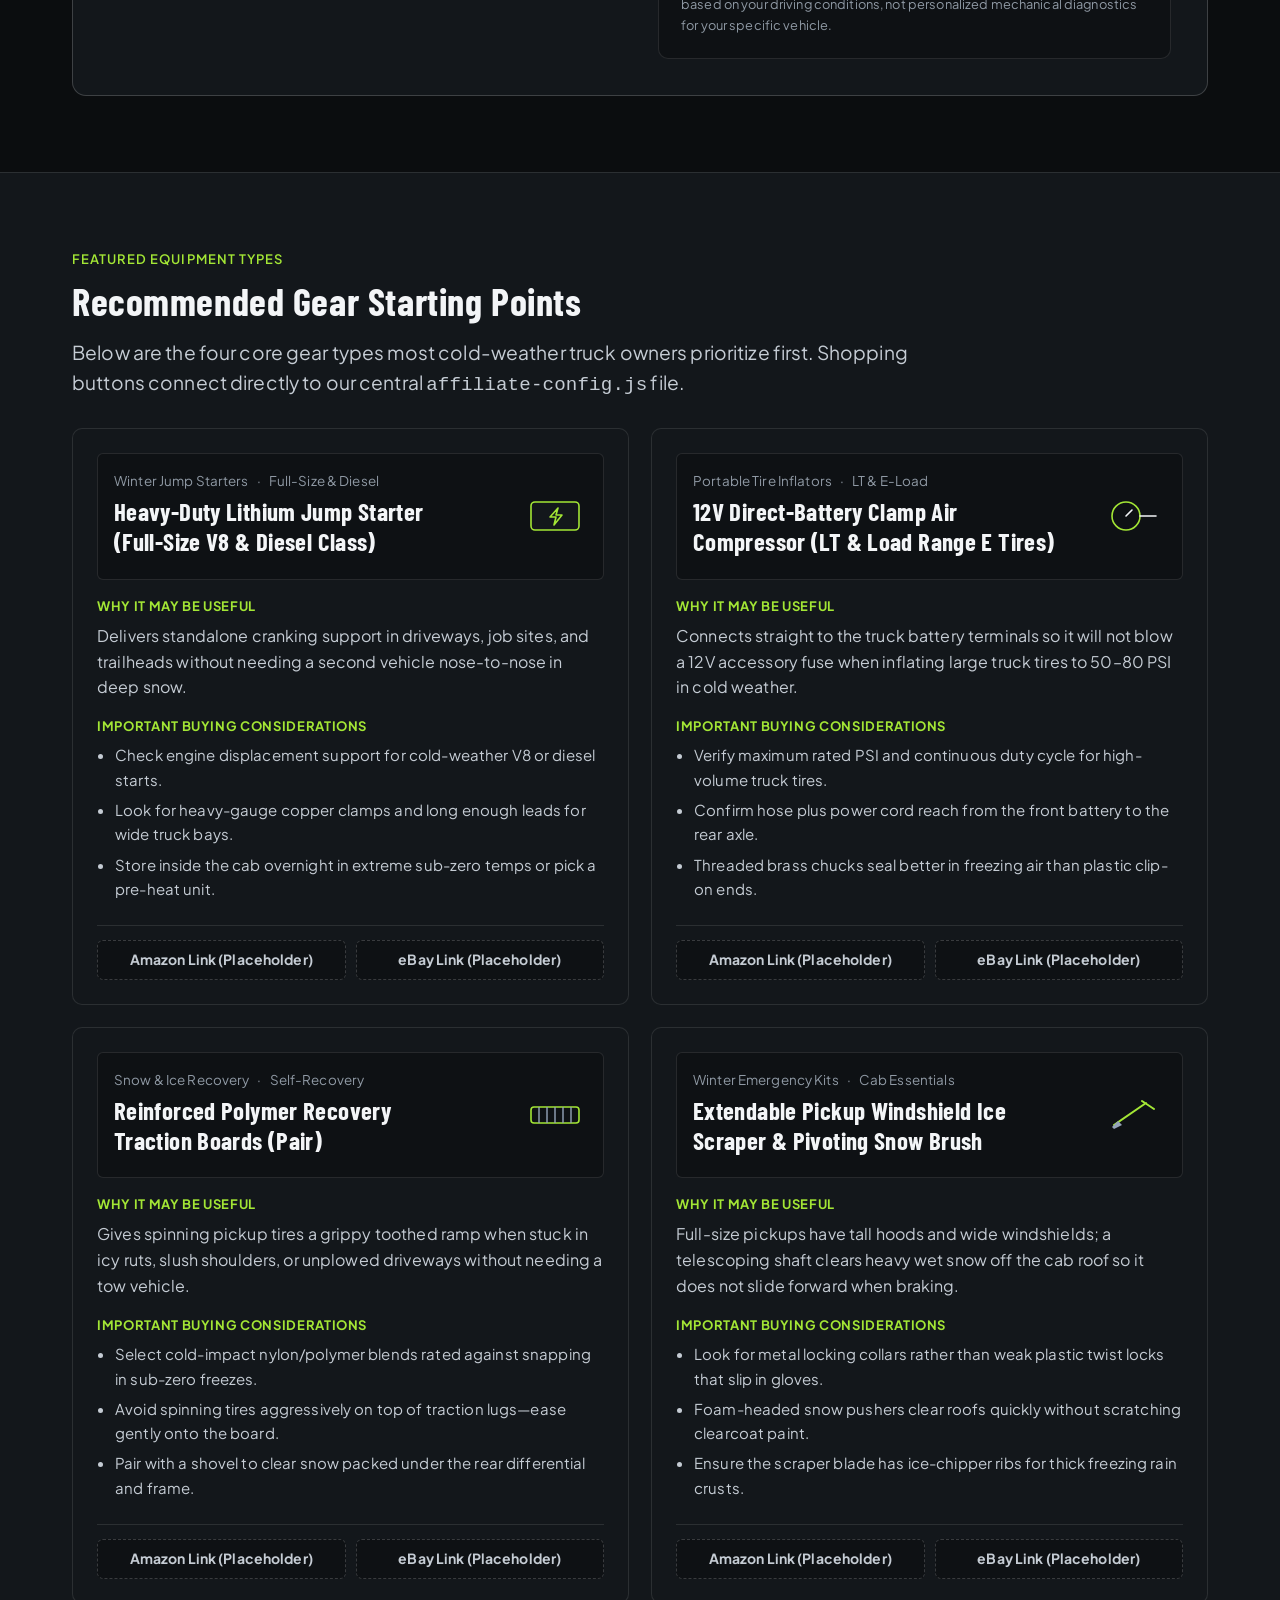
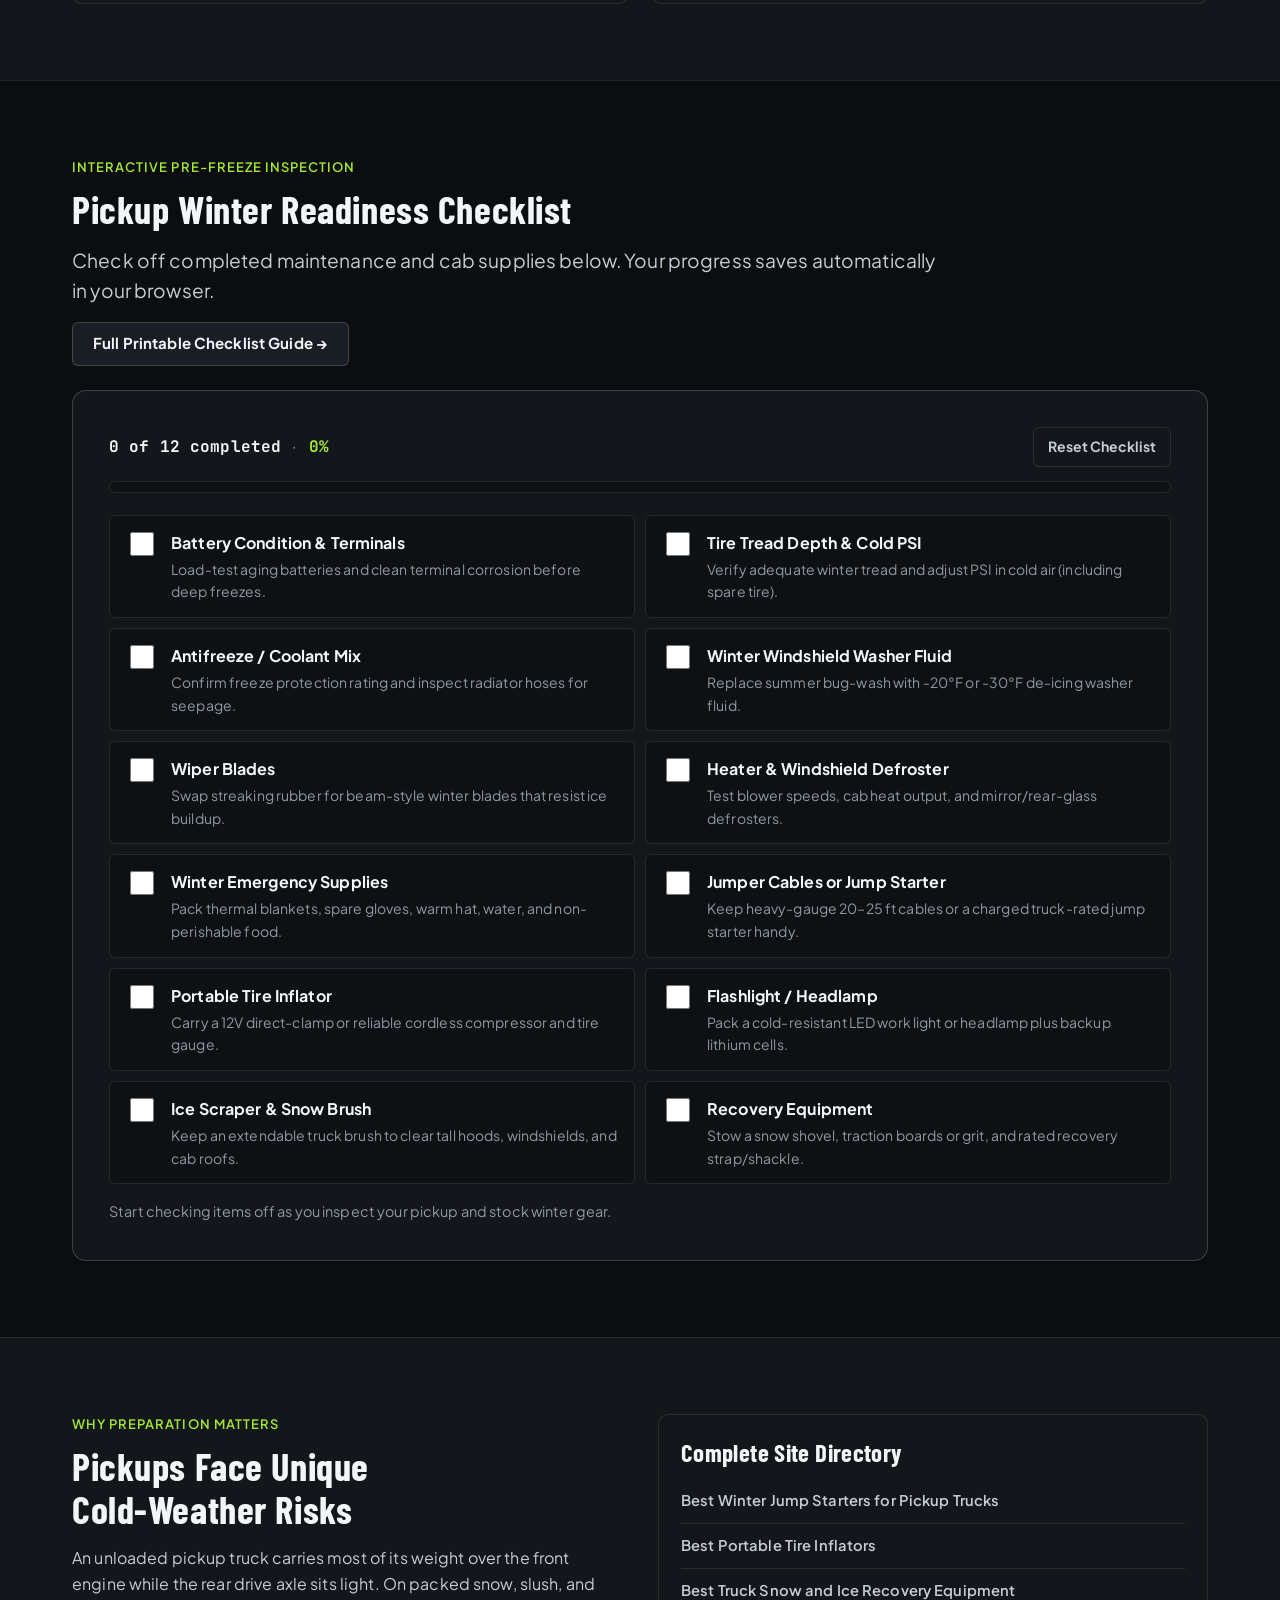
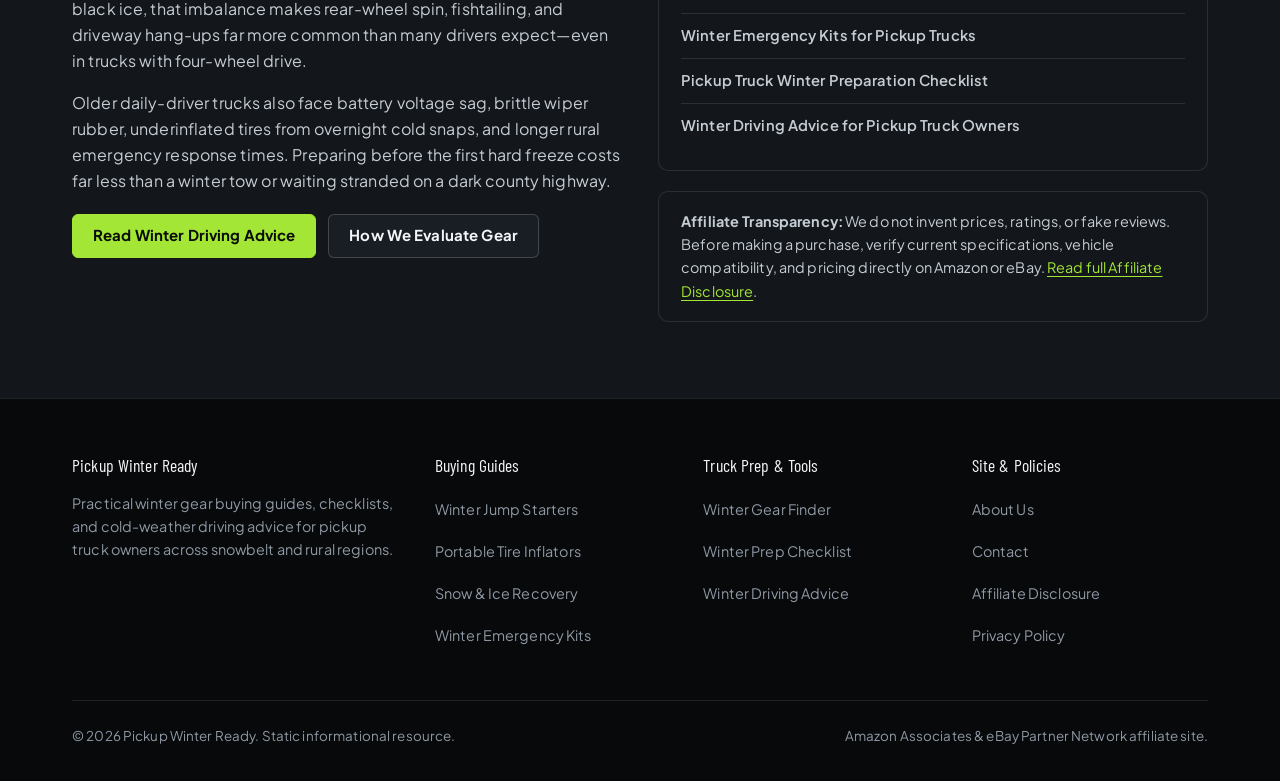
==== commit f572c8f6: "Fix HTML doctype declaration and meta tag duplication" ====
--- a/index.html
+++ b/index.html
@@ -1,6 +1,7 @@
-<!doctype html>
+"<!doctype html>
 <html lang="en">
-<meta name="google-site-verification" content="qArl5Q3KtFF_AyPDFi_3gjlUM1fZPRBYZ--B3jkuglU" />
+<head>
+<meta name="google-site-verification" content="qArl5Q3KtFF_AyPDFi_3gjlUM1fZPRBYZ--B3jkuglU" /> />
     <meta charset="UTF-8" />
     <meta name="viewport" content="width=device-width, initial-scale=1.0" />
     <title>Pickup Winter Ready — Cold-Weather Gear &amp; Truck Prep Guides</title>
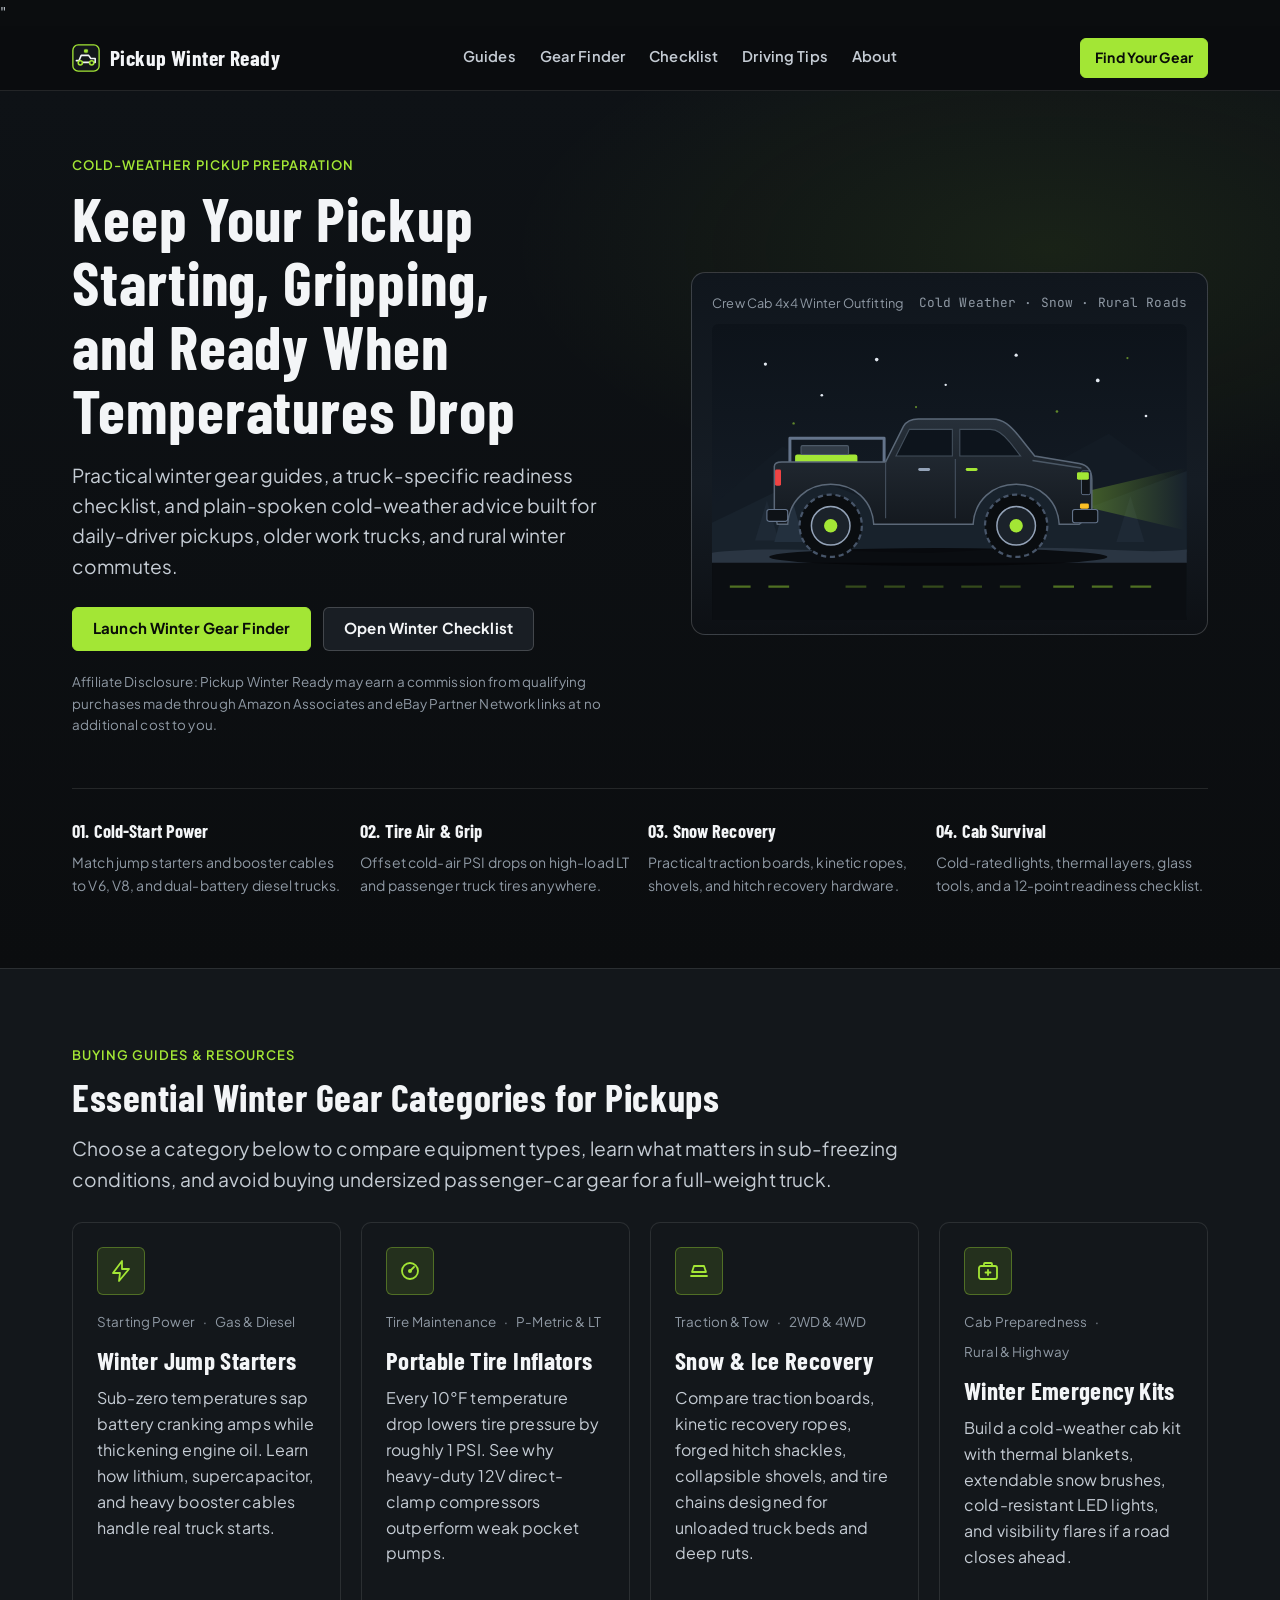
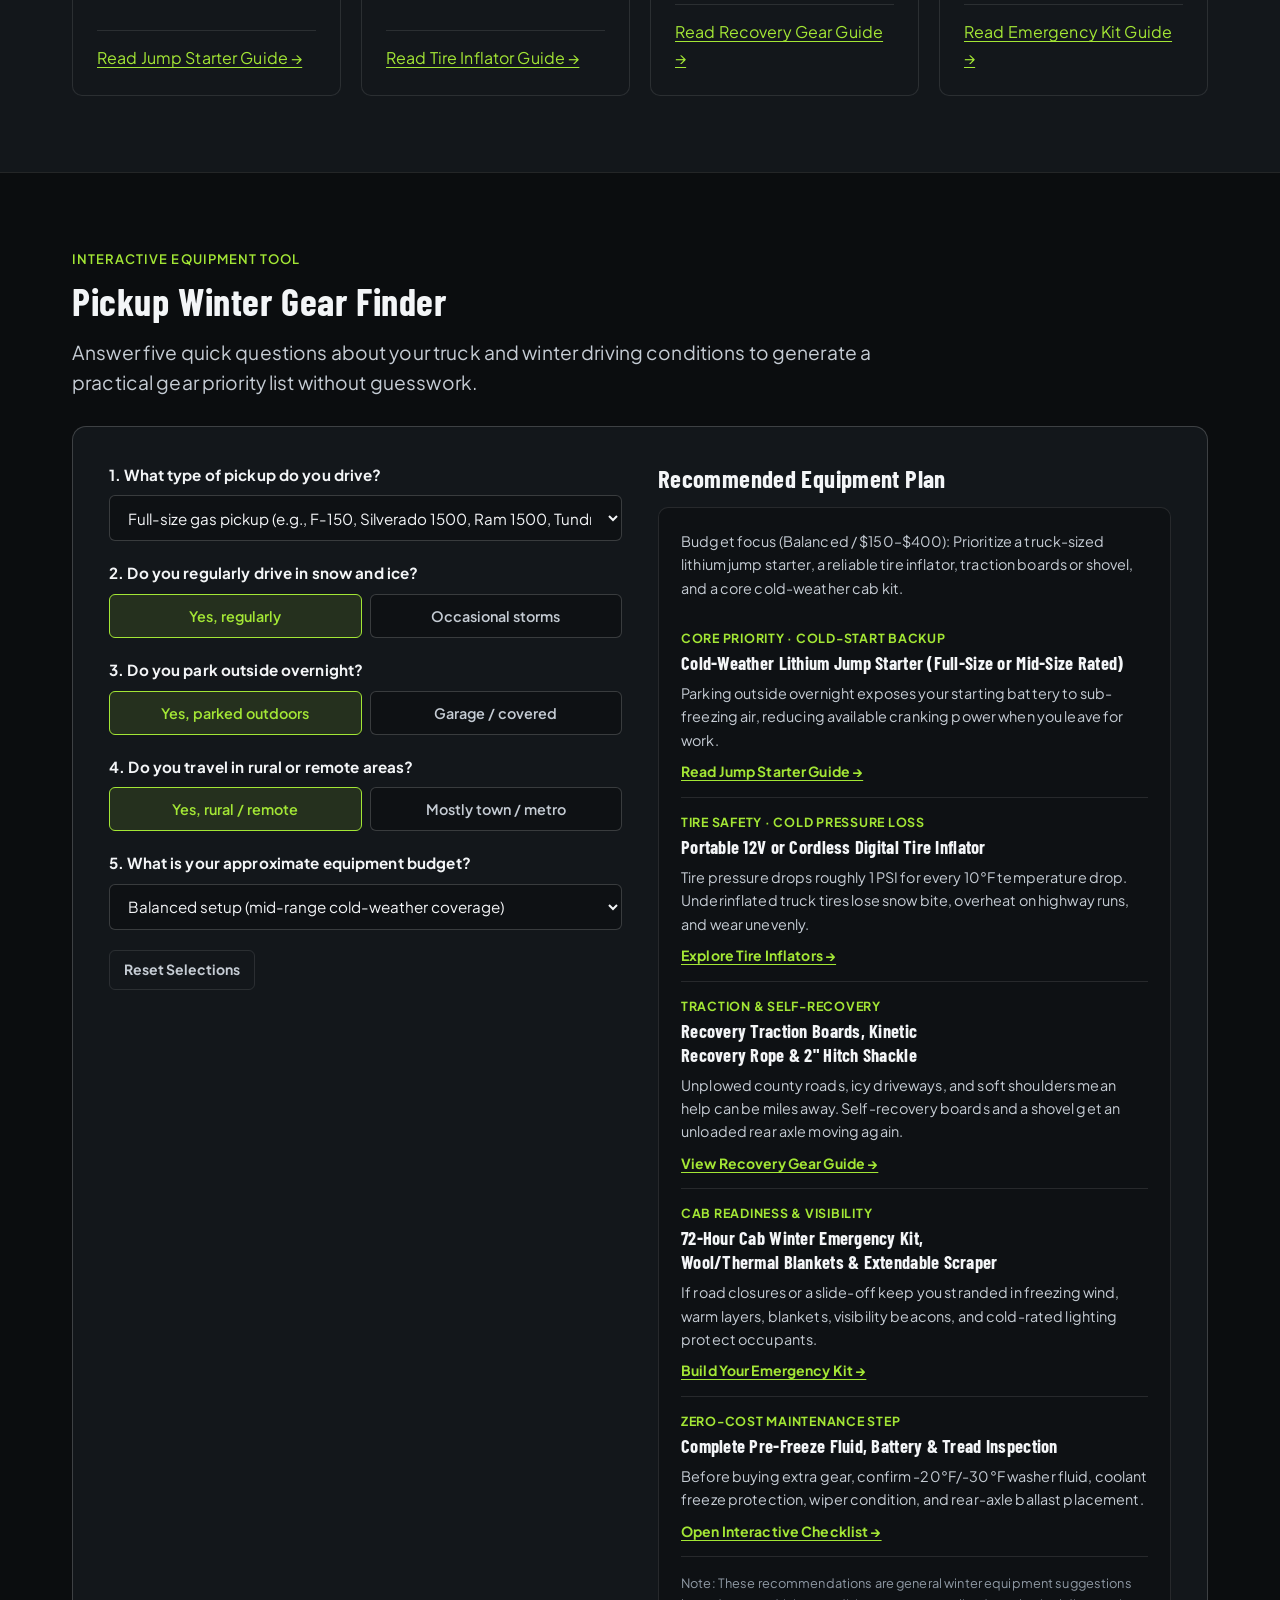
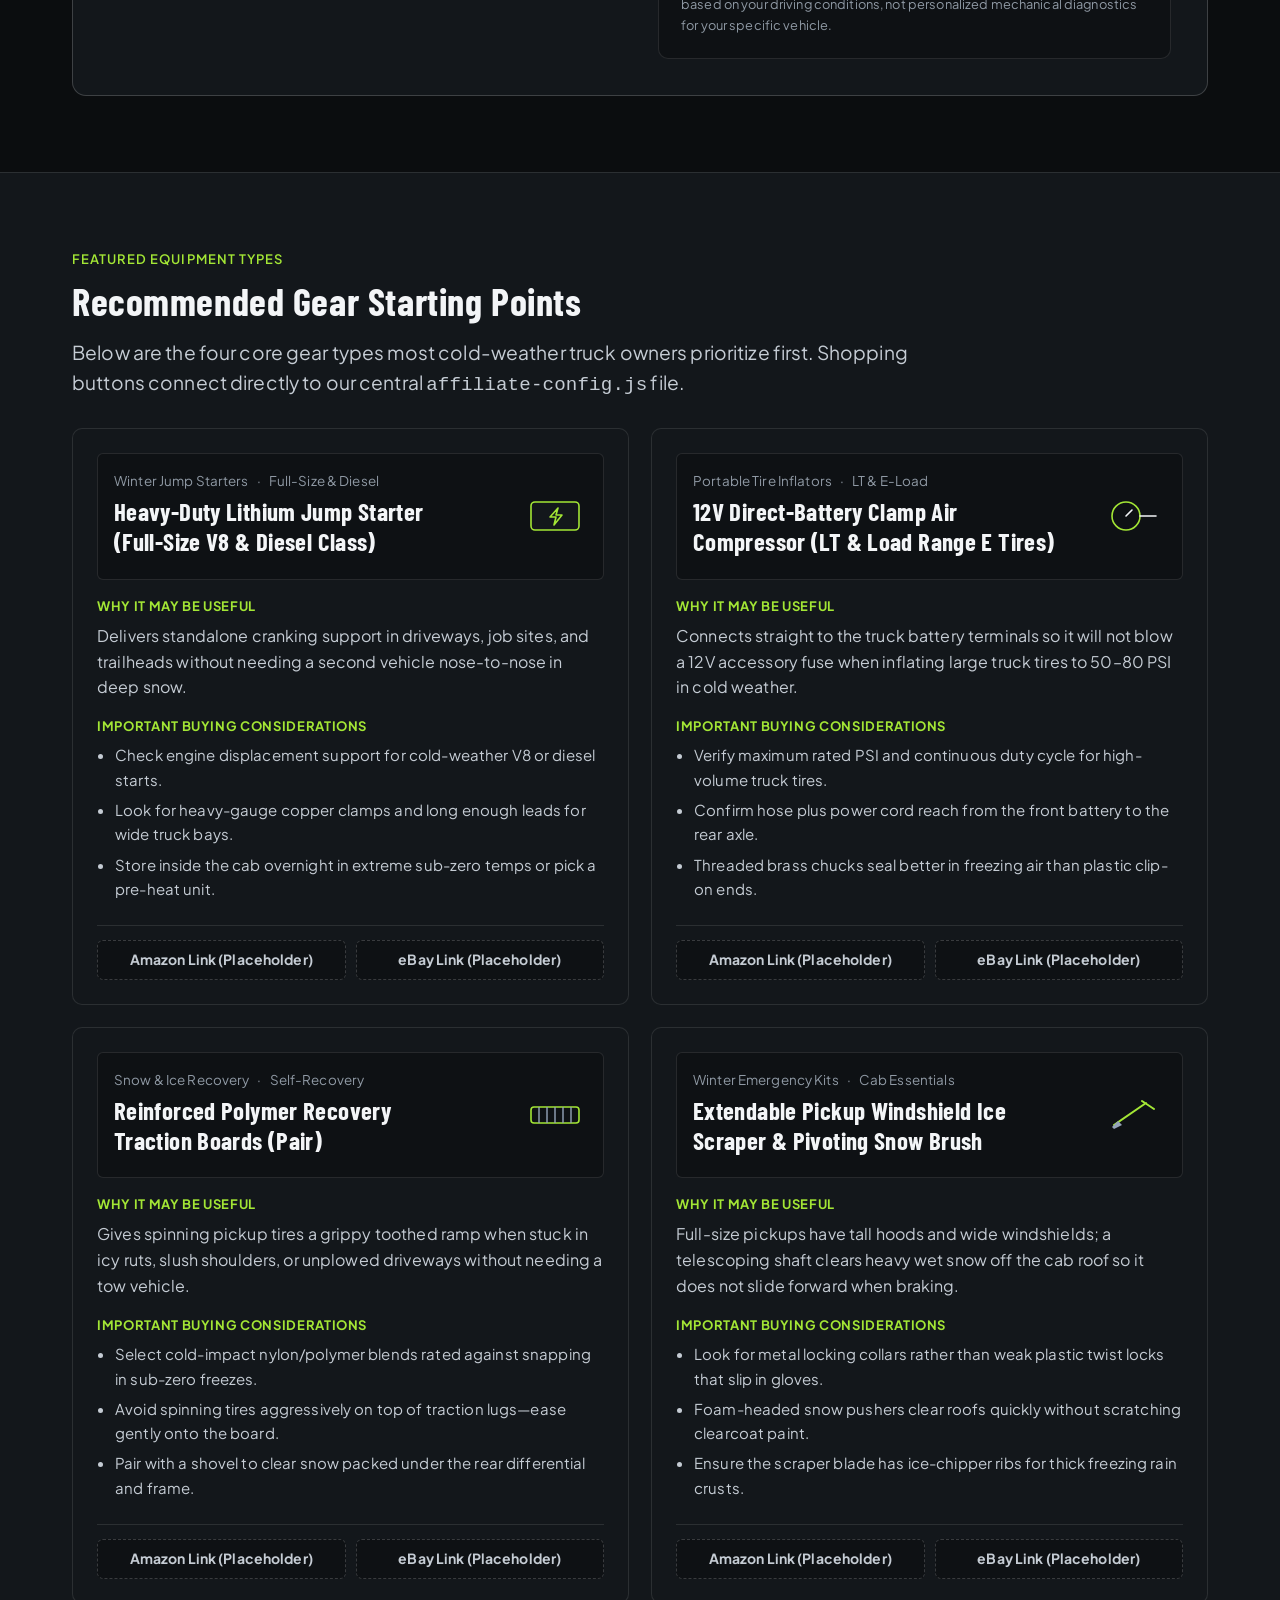
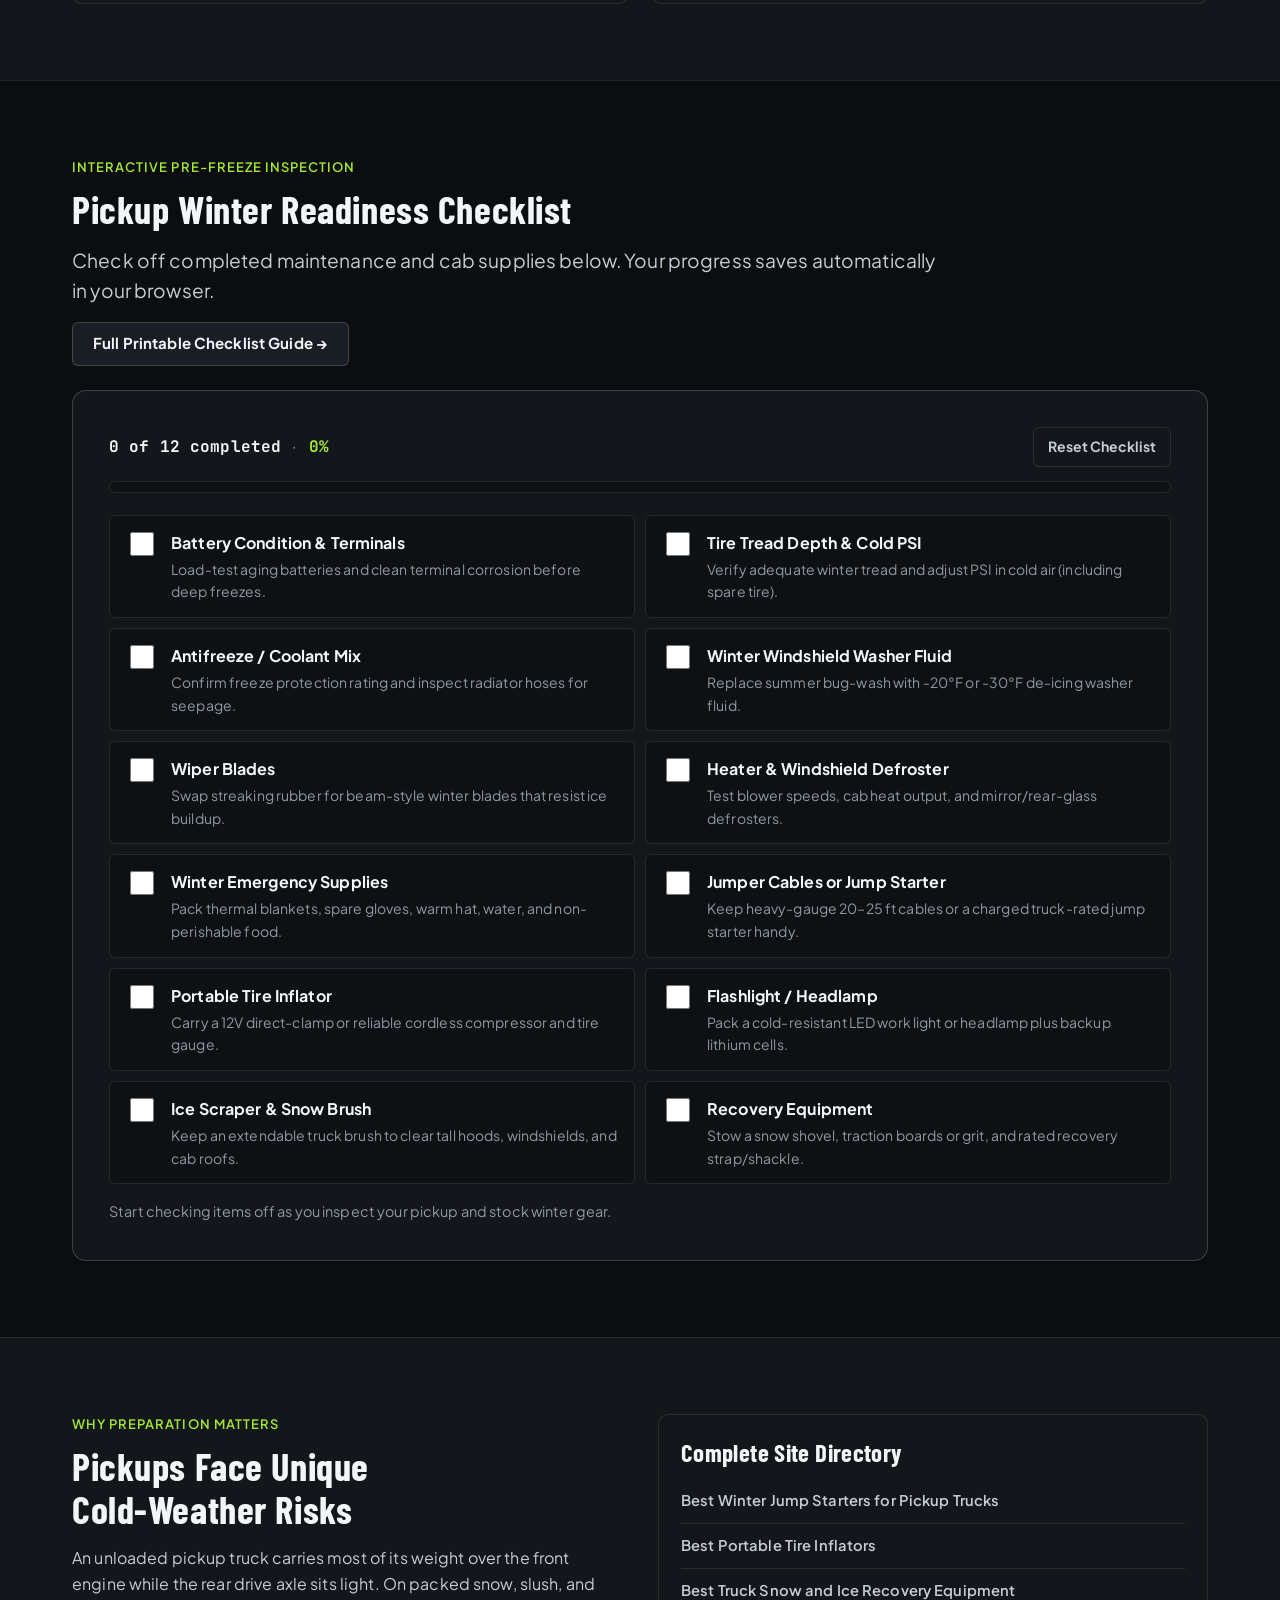
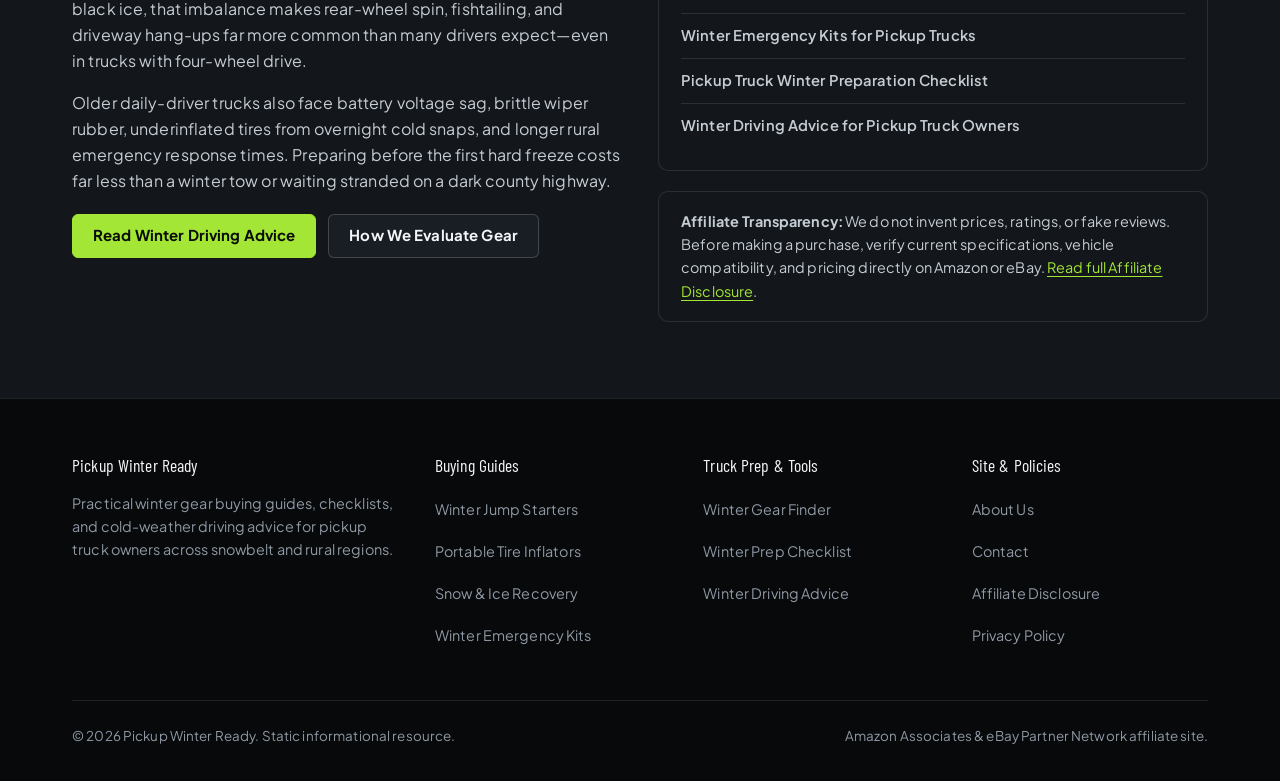
==== commit 0d6610ff: "Fix duplicate meta tag for Google site verification" ====
--- a/index.html
+++ b/index.html
@@ -1,7 +1,7 @@
 "<!doctype html>
 <html lang="en">
 <head>
-<meta name="google-site-verification" content="qArl5Q3KtFF_AyPDFi_3gjlUM1fZPRBYZ--B3jkuglU" /> />
+<meta name="google-site-verification" content="qArl5Q3KtFF_AyPDFi_3gjlUM1fZPRBYZ--B3jkuglU" /> 
     <meta charset="UTF-8" />
     <meta name="viewport" content="width=device-width, initial-scale=1.0" />
     <title>Pickup Winter Ready — Cold-Weather Gear &amp; Truck Prep Guides</title>
